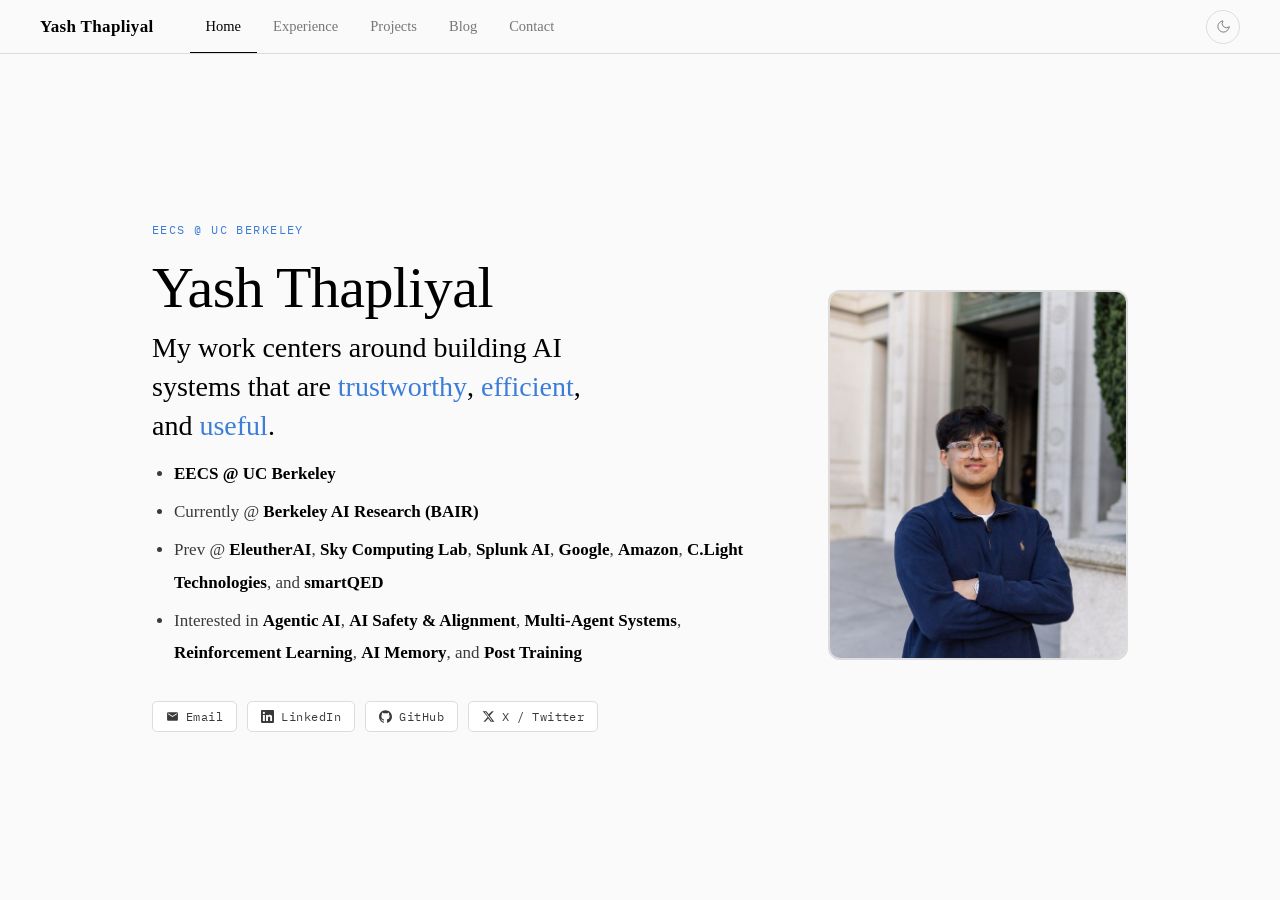
==== index.html @ 40ddf1f1 "content: result lines for every project; order sections by research strength Co-Authored-By: Claude " ====
<!DOCTYPE html>
<html lang="en" data-theme="light">
<head>
<meta charset="UTF-8">
<meta name="viewport" content="width=device-width, initial-scale=1.0">

<title>Yash Thapliyal | AI Researcher, EECS @ UC Berkeley</title>
<meta name="description" content="Yash Thapliyal is an EECS student at UC Berkeley and AI researcher at BAIR, building trustworthy, efficient, and useful AI systems. Previously EleutherAI and Splunk AI.">
<meta name="author" content="Yash Thapliyal">
<meta name="robots" content="index, follow, max-snippet:-1, max-image-preview:large">
<link rel="canonical" href="https://yashdthapliyal.github.io/">

<meta name="google-site-verification" content="nKziMQs2UX7XuDO5kSWdGTRbXWHJ_c1KTFPvVxG0-0w">

<link rel="icon" href="/favicon.ico" sizes="48x48">
<link rel="icon" href="/assets/icon-192.png" type="image/png" sizes="192x192">
<link rel="apple-touch-icon" href="/apple-touch-icon.png">
<meta name="theme-color" content="#FAFAFA">

<meta property="og:type" content="profile">
<meta property="og:title" content="Yash Thapliyal | AI Researcher, EECS @ UC Berkeley">
<meta property="og:description" content="EECS @ UC Berkeley. Building trustworthy, efficient, and useful AI systems. Currently BAIR. Previously EleutherAI, Sky Computing Lab, and Splunk AI.">
<meta property="og:url" content="https://yashdthapliyal.github.io/">
<meta property="og:site_name" content="Yash Thapliyal">
<meta property="og:locale" content="en_US">
<meta property="og:image" content="https://yashdthapliyal.github.io/assets/og-home.jpg">
<meta property="og:image:width" content="1200">
<meta property="og:image:height" content="630">
<meta property="og:image:alt" content="Yash Thapliyal, EECS @ UC Berkeley: building AI systems that are trustworthy, efficient, and useful.">
<meta property="profile:first_name" content="Yash">
<meta property="profile:last_name" content="Thapliyal">

<meta name="twitter:card" content="summary_large_image">
<meta name="twitter:site" content="@yashdthapliyal">
<meta name="twitter:creator" content="@yashdthapliyal">
<meta name="twitter:title" content="Yash Thapliyal | AI Researcher, EECS @ UC Berkeley">
<meta name="twitter:description" content="EECS @ UC Berkeley. BAIR, EleutherAI, Sky Computing Lab, Splunk AI. Agent evaluation, AI safety, and agent memory.">
<meta name="twitter:image" content="https://yashdthapliyal.github.io/assets/og-home.jpg">
<meta name="twitter:image:alt" content="Yash Thapliyal, EECS @ UC Berkeley: building AI systems that are trustworthy, efficient, and useful.">

<script type="application/ld+json">
{
  "@context": "https://schema.org",
  "@graph": [
    {
      "@type": "Person",
      "@id": "https://yashdthapliyal.github.io/#person",
      "name": "Yash Thapliyal",
      "url": "https://yashdthapliyal.github.io/",
      "image": "https://yashdthapliyal.github.io/assets/yash-thapliyal.jpg",
      "email": "mailto:yash.thapliyal@berkeley.edu",
      "jobTitle": "AI Researcher",
      "description": "EECS student at UC Berkeley and AI researcher building AI systems that are trustworthy, efficient, and useful.",
      "worksFor": { "@type": "ResearchOrganization", "name": "Berkeley AI Research (BAIR)" },
      "alumniOf": { "@type": "CollegeOrUniversity", "name": "University of California, Berkeley", "sameAs": "https://www.berkeley.edu/" },
      "sameAs": [
        "https://linkedin.com/in/yashdthapliyal",
        "https://github.com/YashDThapliyal",
        "https://twitter.com/yashdthapliyal"
      ],
      "knowsAbout": ["Agentic AI", "AI Safety", "AI Alignment", "Multi-Agent Systems", "Reinforcement Learning", "AI Memory", "Post-Training", "Machine Learning"]
    },
    {
      "@type": "WebSite",
      "@id": "https://yashdthapliyal.github.io/#website",
      "url": "https://yashdthapliyal.github.io/",
      "name": "Yash Thapliyal",
      "inLanguage": "en",
      "author": { "@id": "https://yashdthapliyal.github.io/#person" },
      "publisher": { "@id": "https://yashdthapliyal.github.io/#person" }
    },
    {
      "@type": "ProfilePage",
      "@id": "https://yashdthapliyal.github.io/#profilepage",
      "url": "https://yashdthapliyal.github.io/",
      "name": "Yash Thapliyal | AI Researcher, EECS @ UC Berkeley",
      "isPartOf": { "@id": "https://yashdthapliyal.github.io/#website" },
      "mainEntity": { "@id": "https://yashdthapliyal.github.io/#person" }
    }
  ]
}
</script>

<link rel="preconnect" href="https://fonts.googleapis.com">
<link rel="preconnect" href="https://fonts.gstatic.com" crossorigin>
<link rel="stylesheet" href="https://fonts.googleapis.com/css2?family=IBM+Plex+Mono:wght@400;500&display=swap">

<style>

  :root {
    --serif: 'Times New Roman', Times, Georgia, serif;
    --mono: 'IBM Plex Mono', 'Courier New', monospace;
    --blue: #3B7DD8;
    --transition: 0.3s ease;
  }

  [data-theme="light"] {
    --bg: #FAFAFA;
    --bg-nav: rgba(250, 250, 250, 0.92);
    --surface: #FFFFFF;
    --border: #DCDCDC;
    --border-hover: #B0B0B0;
    --text: #1A1A1A;
    --text-strong: #000000;
    --text-mid: #3A3A3A;
    --text-dim: #777777;
    --mark-bg: rgba(59, 125, 216, 0.07);
    --card-shadow: 0 2px 12px rgba(0,0,0,0.06);
  }

  [data-theme="dark"] {
    --bg: #0A0A0A;
    --bg-nav: rgba(10, 10, 10, 0.92);
    --surface: #111111;
    --border: #222222;
    --border-hover: #444444;
    --text: #E0E0E0;
    --text-strong: #FFFFFF;
    --text-mid: #B0B0B0;
    --text-dim: #707070;
    --mark-bg: rgba(91, 158, 245, 0.08);
    --card-shadow: 0 4px 20px rgba(0,0,0,0.35);
  }

  * { margin: 0; padding: 0; box-sizing: border-box; }

  html {
    font-family: var(--serif);
    background: var(--bg);
    color: var(--text);
    scroll-behavior: smooth;
    overflow-x: hidden;
    -webkit-font-smoothing: antialiased;
    transition: background var(--transition), color var(--transition);
  }

  ::selection { background: var(--text); color: var(--bg); }

  nav {
    position: fixed;
    top: 0; left: 0; right: 0;
    z-index: 100;
    display: flex;
    justify-content: space-between;
    align-items: center;
    padding: 0 40px;
    height: 54px;
    background: var(--bg-nav);
    backdrop-filter: blur(24px);
    -webkit-backdrop-filter: blur(24px);
    border-bottom: 1px solid var(--border);
    transition: all var(--transition);
  }

  .nav-left { display: flex; align-items: center; gap: 36px; }

  .nav-name {
    font-size: 17px;
    font-weight: 700;
    letter-spacing: 0.02em;
    cursor: default;
    color: var(--text-strong);
  }

  .nav-tabs { display: flex; gap: 0; }

  .nav-tabs button {
    background: none;
    border: none;
    border-bottom: 1.5px solid transparent;
    color: var(--text-dim);
    font-family: var(--serif);
    font-size: 14.5px;
    padding: 17px 16px;
    cursor: pointer;
    transition: all 0.2s;
  }

  .nav-tabs button:hover { color: var(--text); }

  .nav-tabs button.active {
    color: var(--text-strong);
    border-bottom-color: var(--text-strong);
  }

  .nav-right { display: flex; align-items: center; }

  .theme-toggle {
    width: 34px; height: 34px;
    border-radius: 50%;
    border: 1px solid var(--border);
    background: none;
    cursor: pointer;
    display: flex; align-items: center; justify-content: center;
    transition: all 0.2s;
  }

  .theme-toggle:hover { border-color: var(--border-hover); }

  .theme-toggle svg {
    width: 15px; height: 15px;
    fill: none; stroke: var(--text-dim);
    stroke-width: 1.5; stroke-linecap: round; stroke-linejoin: round;
    transition: stroke var(--transition);
  }

  .icon-sun, .icon-moon { display: none; }
  [data-theme="dark"] .icon-sun { display: block; }
  [data-theme="light"] .icon-moon { display: block; }

  .page { display: none; padding-top: 54px; }
  .page.active { display: block; }

  /* HOME */
  .hero {
    min-height: calc(100vh - 54px);
    display: flex;
    flex-direction: row;
    align-items: center;
    justify-content: center;
    gap: 56px;
    padding: 60px 40px;
    flex-wrap: wrap;
  }

  .hero-inner { max-width: 620px; width: 100%; }
.hero-bullets {
  list-style: disc;
  padding-left: 22px;
  font-size: 17px;
  line-height: 1.9;
  color: var(--text-mid);
}

.hero-bullets li {
  margin-bottom: 6px;
}
  .hero-portrait {
    flex-shrink: 0;
    opacity: 0;
    animation: fadeUp 0.5s ease forwards 0.25s;
  }

  .hero-portrait img {
    width: 300px;
    height: 370px;
    border-radius: 12px;
    object-fit: cover;
    border: 2px solid var(--border);
    transition: border-color var(--transition);
  }

  .hero-portrait img:hover { border-color: var(--border-hover); }

  .hero-tag {
    font-family: var(--mono);
    font-size: 12px;
    color: var(--blue);
    letter-spacing: 0.12em;
    text-transform: uppercase;
    margin-bottom: 20px;
    opacity: 0;
    animation: fadeUp 0.5s ease forwards 0.05s;
  }

  .hero-name {
    font-size: clamp(40px, 5.5vw, 58px);
    font-weight: 400;
    line-height: 1.06;
    letter-spacing: -0.01em;
    color: var(--text-strong);
    margin-bottom: 10px;
    opacity: 0;
    animation: fadeUp 0.5s ease forwards 0.12s;
  }

  .hero-thesis {
    font-size: clamp(21px, 2.9vw, 28px);
    line-height: 1.4;
    font-weight: 400;
    color: var(--text-strong);
    max-width: 34ch;
    margin-bottom: 12px;
    opacity: 0;
    animation: fadeUp 0.5s ease forwards 0.16s;
  }

  .hero-thesis .accent { color: var(--blue); font-weight: 500; }

  .hero-mission {
    font-size: clamp(18px, 2.4vw, 22px);
    font-style: italic;
    color: var(--text-dim);
    margin-bottom: 36px;
    font-weight: 400;
    opacity: 0;
    animation: fadeUp 0.5s ease forwards 0.2s;
  }

  .hero-body {
    font-size: 17px;
    line-height: 1.85;
    color: var(--text-mid);
    opacity: 0;
    animation: fadeUp 0.5s ease forwards 0.3s;
  }

  .hero-body strong { color: var(--text-strong); font-weight: 700; }

  .hero-body mark {
    background: var(--mark-bg);
    color: var(--text-strong);
    font-weight: 700;
    padding: 1px 5px;
    border-radius: 3px;
    text-decoration: none;
    transition: background var(--transition), color var(--transition);
  }

  .hero-body .para { margin-bottom: 22px; }
  .hero-body .para:last-child { margin-bottom: 0; }

  .hero-links {
    display: flex;
    flex-wrap: wrap;
    gap: 10px;
    margin-top: 32px;
    opacity: 0;
    animation: fadeUp 0.5s ease forwards 0.38s;
  }

  .hero-link {
    display: inline-flex;
    align-items: center;
    gap: 7px;
    text-decoration: none;
    color: var(--text-mid);
    font-family: var(--mono);
    font-size: 12px;
    letter-spacing: 0.04em;
    padding: 7px 13px;
    border: 1px solid var(--border);
    border-radius: 5px;
    background: var(--surface);
    transition: all 0.2s;
  }

  .hero-link:hover {
    color: var(--text-strong);
    border-color: var(--border-hover);
    transform: translateY(-1px);
  }

  .hero-link svg {
    width: 13px;
    height: 13px;
    flex-shrink: 0;
    fill: currentColor;
  }

  /* INNER */
  .inner {
    max-width: 700px;
    margin: 0 auto;
    padding: 68px 40px 100px;
  }

  .sec-title {
    font-size: 28px;
    font-weight: 400;
    letter-spacing: -0.01em;
    color: var(--text-strong);
    margin-bottom: 4px;
  }

  .sec-sub {
    color: var(--text-dim);
    font-size: 15px;
    margin-bottom: 32px;
    font-style: italic;
  }

  .w-item {
    padding: 24px 0;
    border-top: 1px solid var(--border);
    transition: border-color var(--transition);
  }

  .w-item:last-of-type { border-bottom: 1px solid var(--border); }

  .w-top {
    display: flex;
    justify-content: space-between;
    align-items: baseline;
    margin-bottom: 3px;
  }

  .w-co {
    font-weight: 700;
    font-size: 18px;
    color: var(--text-strong);
  }

  .w-date {
    font-family: var(--mono);
    font-size: 11.5px;
    color: var(--text-dim);
    letter-spacing: 0.02em;
  }

  .w-role {
    font-size: 15px;
    font-style: italic;
    color: var(--text-mid);
    margin-bottom: 3px;
  }

  .w-loc { font-size: 13px; color: var(--text-dim); margin-bottom: 12px; }

  .w-body {
    font-size: 15.5px;
    color: var(--text-mid);
    line-height: 1.76;
    padding-left: 18px;
    transition: color var(--transition);
  }

  .w-body li {
    margin-bottom: 8px;
  }

  .w-body li:last-child {
    margin-bottom: 0;
  }

  .w-body strong { color: var(--text-strong); font-weight: 700; }

  .w-tags {
    display: flex; flex-wrap: wrap; gap: 6px; margin-top: 12px;
  }

  .w-tags span {
    font-family: var(--mono);
    font-size: 11px;
    padding: 3px 9px;
    border: 1px solid var(--border);
    border-radius: 3px;
    color: var(--text-dim);
    transition: all var(--transition);
    letter-spacing: 0.02em;
  }

  #page-experience .inner {
    max-width: 1120px;
  }

  .experience-layout {
    display: grid;
    grid-template-columns: 210px minmax(0, 1fr);
    gap: 32px;
    align-items: start;
    margin-top: 28px;
  }

  .experience-rail {
    position: sticky;
    top: 82px;
    display: grid;
    gap: 14px;
    padding: 12px 0 12px 20px;
    border-left: 1px solid var(--border);
  }

  .rail-item {
    position: relative;
  }

  .rail-item::before {
    content: "";
    position: absolute;
    left: -25px;
    top: 5px;
    width: 8px;
    height: 8px;
    border-radius: 50%;
    background: var(--bg);
    border: 2px solid var(--text-strong);
    transition: background var(--transition), border-color var(--transition);
  }

  .rail-date {
    display: block;
    font-family: var(--mono);
    font-size: 10.5px;
    line-height: 1.3;
    color: var(--text-dim);
    letter-spacing: 0.02em;
    margin-bottom: 2px;
  }

  .rail-co {
    display: block;
    font-size: 13.5px;
    line-height: 1.35;
    color: var(--text-mid);
    font-weight: 700;
  }

  .timeline {
    position: relative;
    display: grid;
    grid-template-columns: 1fr;
    align-items: start;
    gap: 12px;
  }

  .timeline::before {
    display: none;
  }

  .timeline .w-item {
    position: relative;
    padding: 18px 20px;
    border: 1px solid var(--border);
    border-radius: 10px;
    background: var(--surface);
    box-shadow: var(--card-shadow);
  }

  .timeline .w-item::before {
    display: none;
  }

  .timeline .w-item::after {
    content: attr(data-date);
    position: absolute;
    top: 18px;
    right: 20px;
    max-width: 122px;
    font-family: var(--mono);
    font-size: 10.5px;
    line-height: 1.35;
    color: var(--text-dim);
    letter-spacing: 0.02em;
    text-align: right;
  }

  .timeline .w-item:last-of-type {
    border-bottom: 1px solid var(--border);
  }

  .timeline .w-top {
    padding-right: 130px;
    margin-bottom: 2px;
  }

  .timeline .w-date {
    display: none;
  }

  .timeline .w-role {
    margin-bottom: 1px;
  }

  .timeline .w-loc {
    margin-bottom: 9px;
  }

  .timeline .w-body {
    font-size: 14.5px;
    line-height: 1.58;
  }

  .timeline .w-tags {
    margin-top: 10px;
  }

  .spacer { height: 48px; }

  .sk-group { padding: 16px 0; }

  .sk-label {
    font-family: var(--mono);
    font-size: 11px;
    color: var(--text-dim);
    text-transform: uppercase;
    letter-spacing: 0.1em;
    margin-bottom: 9px;
  }

  /* PROJECTS */
  #page-projects .inner {
    max-width: 1120px;
  }

  .p-list {
    display: grid;
    grid-template-columns: repeat(2, minmax(0, 1fr));
    gap: 14px;
  }

  .p-item {
    position: relative;
    display: block;
    text-decoration: none;
    color: inherit;
    padding: 22px;
    border: 1px solid var(--border);
    border-radius: 10px;
    background: var(--surface);
    box-shadow: var(--card-shadow);
    transition: all 0.2s;
  }

  .p-item:last-child { border-bottom: 1px solid var(--border); }

  /* full-card link that sits behind the demo link */
  .p-cover { position: absolute; inset: 0; z-index: 1; border-radius: 10px; }

  .p-demo {
    position: relative;
    z-index: 2;
    display: inline-flex;
    align-items: center;
    gap: 6px;
    margin-top: 14px;
    font-family: var(--mono);
    font-size: 11px;
    letter-spacing: 0.04em;
    color: var(--text-mid);
    text-decoration: none;
    padding: 5px 11px;
    border: 1px solid var(--border);
    border-radius: 5px;
    background: var(--surface);
    transition: all 0.2s;
  }

  .p-demo:hover {
    color: var(--text-strong);
    border-color: var(--border-hover);
    transform: translateY(-1px);
  }

  .p-item:hover {
    border-color: var(--border-hover);
    transform: translateY(-2px);
  }

  .p-item:hover .p-arrow { opacity: 1; transform: translateX(0); }

  .p-title {
    display: flex;
    align-items: center;
    gap: 8px;
    margin-bottom: 10px;
  }

  .p-title-text {
    font-weight: 700;
    font-size: 19px;
    color: var(--text-strong);
    transition: color 0.2s;
  }

  .p-arrow {
    font-size: 15px;
    color: var(--text-dim);
    opacity: 0;
    transition: all 0.2s;
    transform: translateX(-4px);
  }

  .p-desc {
    font-size: 15px;
    color: var(--text-mid);
    line-height: 1.68;
    padding-left: 18px;
    margin-bottom: 14px;
  }

  .p-desc li {
    margin-bottom: 8px;
  }

  .p-desc li:last-child {
    margin-bottom: 0;
  }

  .p-desc strong { color: var(--text-strong); font-weight: 700; }

  .p-tags { display: flex; flex-wrap: wrap; gap: 6px; }

  .p-tags span {
    font-family: var(--mono);
    font-size: 11px;
    padding: 3px 9px;
    border: 1px solid var(--border);
    border-radius: 3px;
    color: var(--text-dim);
    transition: all var(--transition);
  }

  /* CONTACT */
  .contact-row {
    display: flex;
    align-items: baseline;
    padding: 18px 0;
    border-top: 1px solid var(--border);
    transition: border-color var(--transition);
  }

  .contact-row:last-child { border-bottom: 1px solid var(--border); }

  .contact-label {
    font-family: var(--mono);
    font-size: 11.5px;
    color: var(--text-dim);
    text-transform: uppercase;
    letter-spacing: 0.1em;
    width: 110px;
    flex-shrink: 0;
  }

  .contact-value { font-size: 17px; }

  .contact-value a {
    color: var(--text);
    text-decoration: none;
    border-bottom: 1px solid var(--border);
    padding-bottom: 1px;
    transition: all 0.2s;
  }

  .contact-value a:hover {
    color: var(--text-dim);
    border-bottom-color: var(--text-dim);
  }

  @keyframes fadeUp {
    from { opacity: 0; transform: translateY(10px); }
    to { opacity: 1; transform: translateY(0); }
  }

  .fi { opacity: 0; animation: fadeUp 0.4s ease forwards; }

  @media (max-width: 768px) {
    nav { padding: 0 20px; height: 50px; }
    .nav-left { gap: 20px; }
    .nav-tabs button { padding: 15px 11px; font-size: 13.5px; }
    .hero { padding: 36px 24px; gap: 36px; }
    .hero-portrait img { width: 230px; height: 284px; }
    .hero-links { gap: 8px; margin-top: 24px; }
    .inner { padding: 48px 24px 80px; }
    .experience-layout {
      display: block;
      margin-top: 24px;
    }
    .experience-rail {
      display: none;
    }
    .timeline {
      grid-template-columns: 1fr;
      gap: 12px;
    }
    .timeline::before,
    .timeline .w-item::before,
    .timeline .w-item::after {
      display: none;
    }
    .timeline .w-date {
      display: block;
    }
    .timeline .w-top {
      padding-right: 0;
    }
    .w-top { flex-direction: column; gap: 1px; }
    .contact-row { flex-direction: column; gap: 4px; }
    .contact-label { width: auto; }
    .p-list { grid-template-columns: 1fr; }
    .p-item { padding: 20px; }
  }

  @media (max-width: 480px) {
    .nav-name { font-size: 15px; }
    .nav-tabs button { font-size: 12.5px; padding: 14px 8px; }
    .hero-body { font-size: 16px; }
  }

  /* BLOG */
  #page-blog .inner { max-width: 1120px; }

  .b-list {
    display: grid;
    grid-template-columns: repeat(2, minmax(0, 1fr));
    gap: 14px;
  }

  .b-card {
    display: flex;
    flex-direction: column;
    text-decoration: none;
    color: inherit;
    padding: 22px 24px;
    border: 1px solid var(--border);
    border-radius: 10px;
    background: var(--surface);
    box-shadow: var(--card-shadow);
    transition: all 0.2s;
  }

  .b-card:hover {
    border-color: var(--border-hover);
    transform: translateY(-2px);
  }

  .b-kind {
    display: flex;
    align-items: center;
    justify-content: space-between;
    gap: 10px;
    font-family: var(--mono);
    font-size: 10.5px;
    letter-spacing: 0.08em;
    text-transform: uppercase;
    color: var(--blue);
    margin-bottom: 10px;
  }

  .b-kind .b-date { color: var(--text-dim); letter-spacing: 0.04em; text-transform: none; }

  .b-card h3 {
    font-size: 21px;
    font-weight: 700;
    color: var(--text-strong);
    line-height: 1.25;
    margin-bottom: 8px;
  }

  .b-card p {
    font-size: 14.5px;
    line-height: 1.55;
    color: var(--text-mid);
    margin-bottom: 14px;
    flex: 1;
  }

  .b-card .w-tags { margin-top: 0; }

  .b-read {
    font-family: var(--mono);
    font-size: 11px;
    letter-spacing: 0.04em;
    color: var(--text-dim);
    margin-top: 14px;
    transition: color 0.2s;
  }

  .b-card:hover .b-read { color: var(--text-strong); }

  @media (max-width: 768px) {
    .b-list { grid-template-columns: 1fr; }
  }

  /* Interactive project explorer */
  #page-projects .inner { max-width:1360px; }
  #projects-atlas { --c-eval:#2E9E82; --c-memory:#3B7DD8; --c-orch:#8A6DD6; --c-applied:#D8894A; }
  #projects-atlas .pa-head { display:flex; align-items:baseline; justify-content:space-between; gap:20px; }
  #projects-atlas .pa-total, #projects-atlas .pa-eyebrow { font:10px var(--mono); text-transform:uppercase; letter-spacing:0.1em; color:var(--text-dim); }
  #projects-atlas .pa-topics { display:flex; flex-wrap:wrap; gap:8px; margin-bottom:16px; }
  #projects-atlas .pa-topic { display:flex; align-items:center; gap:10px; text-align:left; min-width:0; min-height:40px; padding:9px 12px; border:1px solid var(--border); border-radius:5px; background:color-mix(in srgb,var(--cc) 4%,var(--surface)); color:var(--text); cursor:pointer; transition:background .2s,border-color .2s,transform .2s; }
  #projects-atlas .pa-topic:hover { border-color:var(--cc); }
  #projects-atlas .pa-topic[aria-pressed="true"] { background:color-mix(in srgb,var(--cc) 14%,var(--surface)); border-color:var(--cc); }
  #projects-atlas .pa-topic-name { display:block; font:11px/1.5 var(--mono); color:var(--text-mid); }
  #projects-atlas .pa-topic-count { font:10px var(--mono); color:var(--text-dim); }
  #projects-atlas .pa-toolbar { display:flex; align-items:center; gap:16px; margin-bottom:22px; flex-wrap:wrap; }
  #projects-atlas .pa-all { border:1px solid var(--border); background:var(--surface); color:var(--text-mid); border-radius:20px; padding:9px 15px; cursor:pointer; font:11px var(--mono); }
  #projects-atlas .pa-all[aria-pressed="true"] { background:var(--text-strong); color:var(--bg); border-color:var(--text-strong); }
  #projects-atlas .pa-result { font:11px var(--mono); color:var(--text-dim); }
  #projects-atlas .pa-search { margin-left:auto; display:flex; align-items:center; gap:10px; border-bottom:1px solid var(--border-hover); padding:8px 0; color:var(--text-dim); font:11px var(--mono); }
  #projects-atlas .pa-search input { width:230px; min-width:0; border:0; background:transparent; color:var(--text); font:12px var(--mono); padding:3px; }
  #projects-atlas .pa-cluster { margin-bottom:32px; }
  #projects-atlas [hidden] { display:none !important; }
  #projects-atlas .pa-cl-band { display:flex; align-items:baseline; gap:16px; margin-bottom:14px; }
  #projects-atlas .pa-cl-band .pa-eyebrow { color:var(--cc); display:flex; gap:8px; white-space:nowrap; }
  #projects-atlas .pa-cl-band h3 { font-size:18px; font-weight:400; color:var(--text-mid); }
  #projects-atlas .pa-cl-body { display:grid; grid-template-columns:repeat(3,minmax(0,1fr)); gap:14px; }
  #projects-atlas .pa-pcard { min-width:0; position:relative; display:flex; flex-direction:column; text-align:left; cursor:pointer; background:var(--surface); border:1px solid var(--border); border-radius:8px; padding:18px; color:var(--text); font-family:var(--serif); transition:transform .2s,border-color .2s,box-shadow .2s; animation:projectIn .25s ease both; }
  #projects-atlas .pa-pcard:hover { transform:translateY(-4px); border-color:var(--cc); box-shadow:0 8px 24px color-mix(in srgb,var(--cc) 10%,transparent); }
  #projects-atlas .pa-pt { display:flex; align-items:baseline; gap:10px; margin-bottom:12px; width:100%; }
  #projects-atlas .pa-pt b { font-size:21px; font-weight:400; color:var(--text-strong); line-height:1.2; }
  #projects-atlas .pa-ex { color:var(--cc); margin-left:auto; }
  #projects-atlas .pa-desc { display:block; font-size:15px; line-height:1.5; color:var(--text-mid); margin-bottom:12px; }
  #projects-atlas .pa-outcome { display:block; font:11px/1.55 var(--mono); color:var(--text-mid); border-left:2px solid var(--cc); padding-left:9px; margin:0 0 14px; }
  #projects-atlas .pa-chips { display:flex; flex-wrap:wrap; gap:5px; font:9px/1.5 var(--mono); color:var(--text-dim); margin-top:auto; }
  #projects-atlas .pa-chips span { padding:3px 6px; border-radius:3px; background:color-mix(in srgb,var(--cc) 6%,var(--bg)); }
  #projects-atlas .pa-card-bottom { display:flex; justify-content:space-between; gap:8px; margin-top:18px; padding-top:12px; border-top:1px solid var(--border); color:var(--text-dim); font:10px var(--mono); }
  #projects-atlas .pa-card-bottom span:last-child { color:var(--cc); }
  #projects-atlas .pa-empty { text-align:center; padding:60px 20px; color:var(--text-mid); font-size:20px; }
  #projects-atlas :is(button,a,input):focus-visible { outline:2px solid var(--blue); outline-offset:4px; }
  #projects-atlas .pa-cdot { width:6px; height:6px; border-radius:50%; flex-shrink:0; }
  @keyframes projectIn { from { opacity:0; transform:translateY(6px); } to { opacity:1; transform:translateY(0); } }
  #projects-atlas .pa-modal:not(.show) { visibility:hidden; }
  #projects-atlas .pa-modal { position:fixed; inset:0; background:var(--scrim, rgba(20,20,20,0.5)); display:flex; align-items:center; justify-content:center; padding:24px; z-index:1000; opacity:0; pointer-events:none; transition:opacity 0.18s; }
  #projects-atlas .pa-modal.show { opacity:1; pointer-events:auto; }
  #projects-atlas .pa-modal-box { background:var(--surface); border:1px solid var(--border-hover); border-radius:14px; box-shadow:var(--card-shadow); width:100%; max-width:540px; max-height:86vh; overflow:auto; padding:26px 30px 28px; position:relative; transform:translateY(8px); transition:transform 0.18s; }
  #projects-atlas .pa-modal.show .pa-modal-box { transform:translateY(0); }
  #projects-atlas .pa-modal-x { position:absolute; top:14px; right:16px; background:none; border:none; font-size:24px; line-height:1; color:var(--text-dim); cursor:pointer; }
  #projects-atlas .pa-modal-x:hover { color:var(--text-strong); }
  #projects-atlas .pa-m-ct { display:flex; align-items:center; gap:10px; margin-bottom:4px; }
  #projects-atlas .pa-m-ct .pa-cdot { width:11px; height:11px; }
  #projects-atlas .pa-modal-box h3 { font-size:24px; font-weight:700; color:var(--text-strong); }
  #projects-atlas .pa-modal-box .pa-meta { font-family:var(--mono); font-size:11px; letter-spacing:0.05em; text-transform:uppercase; margin-bottom:16px; }
  #projects-atlas .pa-modal-box ul.pa-full { padding-left:20px; margin-bottom:18px; }
  #projects-atlas .pa-modal-box ul.pa-full li { font-size:15px; line-height:1.62; color:var(--text-mid); margin-bottom:10px; }
  #projects-atlas .pa-m-sub { font-family:var(--mono); font-size:10.5px; letter-spacing:0.06em; text-transform:uppercase; color:var(--text-dim); margin-bottom:8px; }
  #projects-atlas .pa-modal-box .pa-tags { display:flex; flex-wrap:wrap; gap:6px; margin-bottom:18px; }
  #projects-atlas .pa-modal-box .pa-tags span { font-family:var(--mono); font-size:11px; padding:3px 9px; border:1px solid var(--border); border-radius:3px; color:var(--text-dim); }
  #projects-atlas .pa-modal-box .pa-links { display:flex; gap:9px; flex-wrap:wrap; }
  #projects-atlas .pa-modal-box .pa-links a { font-family:var(--mono); font-size:12px; letter-spacing:0.03em; text-decoration:none; color:var(--text-mid); border:1px solid var(--border); border-radius:6px; padding:7px 14px; transition:all 0.2s; }
  #projects-atlas .pa-modal-box .pa-links a:hover { color:var(--text-strong); border-color:var(--border-hover); transform:translateY(-1px); }
  @media (max-width:900px) {
    #projects-atlas .pa-cl-body { grid-template-columns:repeat(2,minmax(0,1fr)); }
  }
  @media (max-width:540px) {
    #projects-atlas .pa-head { display:block; }
    #projects-atlas .pa-head .sec-sub { margin-bottom:12px; }
    #projects-atlas .pa-total { display:block; margin-bottom:24px; }
    #projects-atlas .pa-topic { padding:8px 10px; }
    #projects-atlas .pa-topic-name { font-size:10px; }
    #projects-atlas .pa-cl-body { grid-template-columns:1fr; }
    #projects-atlas .pa-cl-band { display:block; }
    #projects-atlas .pa-cl-band h3 { margin-top:6px; }
    #projects-atlas .pa-search { width:100%; margin:0; }
    #projects-atlas .pa-search input { width:100%; }
    #projects-atlas .pa-modal { padding:16px; }
    #projects-atlas .pa-modal-box { padding:26px 22px; }
  }
  @media (prefers-reduced-motion: reduce) {
    html { scroll-behavior:auto; }
    #projects-atlas *, #projects-atlas .fi { animation:none !important; transition:none !important; opacity:1; }
  }

</style>
</head>
<body>

<nav>
  <div class="nav-left">
    <div class="nav-name">Yash Thapliyal</div>
    <div class="nav-tabs">
      <button class="active" onclick="go('home', this)">Home</button>
      <button onclick="go('experience', this)">Experience</button>
      <button onclick="go('projects', this)">Projects</button>
      <button onclick="go('blog', this)">Blog</button>
      <button onclick="go('contact', this)">Contact</button>
    </div>
  </div>
  <div class="nav-right">
    <button class="theme-toggle" onclick="toggleTheme()" aria-label="Toggle theme">
      <svg class="icon-sun" viewBox="0 0 24 24"><circle cx="12" cy="12" r="5"/><line x1="12" y1="1" x2="12" y2="3"/><line x1="12" y1="21" x2="12" y2="23"/><line x1="4.22" y1="4.22" x2="5.64" y2="5.64"/><line x1="18.36" y1="18.36" x2="19.78" y2="19.78"/><line x1="1" y1="12" x2="3" y2="12"/><line x1="21" y1="12" x2="23" y2="12"/><line x1="4.22" y1="19.78" x2="5.64" y2="18.36"/><line x1="18.36" y1="5.64" x2="19.78" y2="4.22"/></svg>
      <svg class="icon-moon" viewBox="0 0 24 24"><path d="M21 12.79A9 9 0 1 1 11.21 3 7 7 0 0 0 21 12.79z"/></svg>
    </button>
  </div>
</nav>

<main>
<!-- HOME -->
<div class="page active" id="page-home">
  <div class="hero">
    <div class="hero-inner">
      <div class="hero-tag">EECS @ UC Berkeley</div>
      <h1 class="hero-name">Yash Thapliyal</h1>
      <p class="hero-thesis">My work centers around building AI systems that are <span class="accent">trustworthy</span>, <span class="accent">efficient</span>, and <span class="accent">useful</span>.</p>
      <div class="hero-body">
  <ul class="hero-bullets">
    <li><strong>EECS @ UC Berkeley</strong></li>
    <li>Currently @ <strong>Berkeley AI Research (BAIR)</strong></li>
    <li>Prev @ <strong>EleutherAI</strong>, <strong>Sky Computing Lab</strong>, <strong>Splunk AI</strong>, <strong>Google</strong>, <strong>Amazon</strong>, <strong>C.Light Technologies</strong>, and <strong>smartQED</strong></li>
    <li>Interested in <strong>Agentic AI</strong>, <strong>AI Safety & Alignment</strong>, <strong>Multi-Agent Systems</strong>, <strong>Reinforcement Learning</strong>, <strong>AI Memory</strong>, and <strong>Post Training</strong></li>
  </ul>

      </div>
      <div class="hero-links">
        <a class="hero-link" href="mailto:yash.thapliyal@berkeley.edu">
          <svg viewBox="0 0 24 24" xmlns="http://www.w3.org/2000/svg"><path d="M20 4H4a2 2 0 0 0-2 2v12a2 2 0 0 0 2 2h16a2 2 0 0 0 2-2V6a2 2 0 0 0-2-2zm0 4-8 5-8-5V6l8 5 8-5v2z"/></svg>
          Email
        </a>
        <a class="hero-link" href="https://linkedin.com/in/yashdthapliyal" target="_blank" rel="noopener">
          <svg viewBox="0 0 24 24" xmlns="http://www.w3.org/2000/svg"><path d="M20.447 20.452h-3.554v-5.569c0-1.328-.027-3.037-1.852-3.037-1.853 0-2.136 1.445-2.136 2.939v5.667H9.351V9h3.414v1.561h.046c.477-.9 1.637-1.85 3.37-1.85 3.601 0 4.267 2.37 4.267 5.455v6.286zM5.337 7.433a2.062 2.062 0 0 1-2.063-2.065 2.064 2.064 0 1 1 2.063 2.065zm1.782 13.019H3.555V9h3.564v11.452zM22.225 0H1.771C.792 0 0 .774 0 1.729v20.542C0 23.227.792 24 1.771 24h20.451C23.2 24 24 23.227 24 22.271V1.729C24 .774 23.2 0 22.222 0h.003z"/></svg>
          LinkedIn
        </a>
        <a class="hero-link" href="https://github.com/YashDThapliyal" target="_blank" rel="noopener">
          <svg viewBox="0 0 24 24" xmlns="http://www.w3.org/2000/svg"><path d="M12 .297c-6.63 0-12 5.373-12 12 0 5.303 3.438 9.8 8.205 11.385.6.113.82-.258.82-.577 0-.285-.01-1.04-.015-2.04-3.338.724-4.042-1.61-4.042-1.61C4.422 18.07 3.633 17.7 3.633 17.7c-1.087-.744.084-.729.084-.729 1.205.084 1.838 1.236 1.838 1.236 1.07 1.835 2.809 1.305 3.495.998.108-.776.417-1.305.76-1.605-2.665-.3-5.466-1.332-5.466-5.93 0-1.31.465-2.38 1.235-3.22-.135-.303-.54-1.523.105-3.176 0 0 1.005-.322 3.3 1.23.96-.267 1.98-.399 3-.405 1.02.006 2.04.138 3 .405 2.28-1.552 3.285-1.23 3.285-1.23.645 1.653.24 2.873.12 3.176.765.84 1.23 1.91 1.23 3.22 0 4.61-2.805 5.625-5.475 5.92.42.36.81 1.096.81 2.22 0 1.606-.015 2.896-.015 3.286 0 .315.21.69.825.57C20.565 22.092 24 17.592 24 12.297c0-6.627-5.373-12-12-12"/></svg>
          GitHub
        </a>
        <a class="hero-link" href="https://twitter.com/yashdthapliyal" target="_blank" rel="noopener">
          <svg viewBox="0 0 24 24" xmlns="http://www.w3.org/2000/svg"><path d="M18.244 2.25h3.308l-7.227 8.26 8.502 11.24H16.17l-4.714-6.231-5.401 6.231H2.747l7.73-8.835L1.254 2.25H8.08l4.259 5.629 5.905-5.629zm-1.161 17.52h1.833L7.084 4.126H5.117z"/></svg>
          X / Twitter
        </a>
      </div>
    </div>
    <div class="hero-portrait">
      <img src="assets/yash-thapliyal.jpg" alt="Portrait of Yash Thapliyal" width="600" height="900" fetchpriority="high" decoding="async" />
    </div>
  </div>
</div>

<!-- EXPERIENCE -->
<div class="page" id="page-experience">
  <div class="inner">
    <h2 class="sec-title fi">Work</h2>
    <p class="sec-sub fi">Where I've worked and what I've built.</p>

    <div class="experience-layout">
    <aside class="experience-rail fi" aria-label="Experience timeline">
      <div class="rail-item">
        <span class="rail-date">Jul 2026 - Sep 2026</span>
        <span class="rail-co">EleutherAI</span>
      </div>
      <div class="rail-item">
        <span class="rail-date">May 2026 - Aug 2026</span>
        <span class="rail-co">Splunk AI</span>
      </div>
      <div class="rail-item">
        <span class="rail-date">Apr 2026 - Sep 2026</span>
        <span class="rail-co">Sky Computing Lab</span>
      </div>
      <div class="rail-item">
        <span class="rail-date">Oct 2025 - Present</span>
        <span class="rail-co">BAIR</span>
      </div>
      <div class="rail-item">
        <span class="rail-date">Feb 2026 - May 2026</span>
        <span class="rail-co">Google</span>
      </div>
      <div class="rail-item">
        <span class="rail-date">Aug 2025 - Jan 2026</span>
        <span class="rail-co">C.Light</span>
      </div>
      <div class="rail-item">
        <span class="rail-date">May 2025 - Aug 2025</span>
        <span class="rail-co">Amazon</span>
      </div>
      <div class="rail-item">
        <span class="rail-date">Jul 2022 - Dec 2023</span>
        <span class="rail-co">smartQED</span>
      </div>
    </aside>

    <div class="timeline">
    <div class="w-item fi" data-date="Jul 2026 - Sep 2026">
      <div class="w-top">
        <span class="w-co">EleutherAI</span>
        <span class="w-date">Jul 2026 - Sep 2026</span>
      </div>
      <div class="w-role">AI Safety Research Fellow, SOAR-S3</div>
      <div class="w-loc">Remote</div>
      <ul class="w-body">
        <li>Designed an <strong>evaluation harness</strong> for <strong>deceptive compliance</strong> in tool-using agents, replay-verifying tool calls against fresh environments to detect <strong>false completion claims</strong> across <strong>481 trajectories, 8 models, and 15 pressure conditions</strong>.</li>
      </ul>
      <div class="w-tags"><span>AI Safety</span><span>Agent Evaluation</span><span>Tool Use</span><span>Deceptive Compliance</span></div>
    </div>

    <div class="w-item fi" data-date="May 2026 - Aug 2026">
      <div class="w-top">
        <span class="w-co">Splunk (Cisco)</span>
        <span class="w-date">May 2026 - Aug 2026</span>
      </div>
      <div class="w-role">Machine Learning Engineer Intern, Splunk AI</div>
      <div class="w-loc">San Jose, CA</div>
      <ul class="w-body">
        <li>Architected a <strong>multi-tier memory system</strong> for AI agents spanning short-term, session, and long-term memory, extracting durable facts, user preferences, decisions, and workflow patterns from conversations, documents, and tool traces.</li>
        <li>Distilled a <strong>120B teacher into a 3B on-device student</strong> (<strong>40x fewer parameters</strong>) with MLX/LoRA; explored <strong>preference optimization and RL post-training</strong> via DPO/GRPO, alongside quantization and data scaling, to identify the best-performing training recipe; built a leakage-resistant evaluation framework with <strong>MiniLM embeddings and bipartite matching</strong>.</li>
        <li>Built a prompt-optimization platform from 0 to 1 (Docker, FastAPI, SQLAlchemy, dashboard, CLI, MCP) using <strong>GEPA via DSPy</strong>, lifting task accuracy by up to <strong>+50 points</strong> (0.27 to 0.77) across 8 optimization jobs.</li>
      </ul>
      <div class="w-tags"><span>Agent Memory</span><span>Prompt Optimization</span><span>GEPA</span><span>DSPy</span><span>MCP</span><span>Distillation</span><span>LoRA</span><span>SFT</span><span>DPO</span><span>GRPO</span><span>RL</span><span>MLX</span><span>Evaluation</span><span>SQLAlchemy</span></div>
    </div>

    <div class="w-item fi" data-date="Apr 2026 - Sep 2026">
      <div class="w-top">
        <span class="w-co">Sky Computing Lab</span>
        <span class="w-date">Apr 2026 - Sep 2026</span>
      </div>
      <div class="w-role">AI Researcher</div>
      <div class="w-loc">Berkeley, CA</div>
      <ul class="w-body">
        <li>Built a <strong>FAISS-based reasoning-trace retrieval pipeline</strong> over <strong>58K chain-of-thought traces</strong>, evaluating whether retrieved solutions from related problems improve LLM mathematical reasoning across <strong>7,680 graded generations</strong> on AIME 2025–26.</li>
      </ul>
      <div class="w-tags"><span>FAISS</span><span>Retrieval</span><span>CoT Traces</span><span>Reasoning</span><span>LLM Evaluation</span></div>
    </div>

    <div class="w-item fi" data-date="Oct 2025 - Present">
      <div class="w-top">
        <span class="w-co">Berkeley AI Research Lab (BAIR)</span>
        <span class="w-date">Oct 2025 - Present</span>
      </div>
      <div class="w-role">AI Researcher</div>
      <div class="w-loc">Berkeley, CA</div>
      <ul class="w-body">
        <li>Built an <strong>end-to-end synthetic speech pipeline</strong> generating <strong>1,700+ validated minimal-pair clips</strong> with phoneme-level supervision across three voices using eSpeak and Piper TTS.</li>
        <li>Fine-tuned <strong>Qwen2.5-Omni-3B with LoRA/PEFT</strong> to transcribe speech as spoken rather than “correcting” unusual words, raising accuracy on unseen clips from <strong>72% to 92%</strong> and cutting word substitutions by <strong>66%</strong>.</li>
      </ul>
      <div class="w-tags"><span>Speech Models</span><span>Synthetic Data</span><span>PyTorch</span><span>LoRA</span><span>PEFT</span><span>Evaluation</span></div>
    </div>

    <div class="w-item fi" data-date="Feb 2026 - May 2026">
      <div class="w-top">
        <span class="w-co">Google</span>
        <span class="w-date">Feb 2026 - May 2026</span>
      </div>
      <div class="w-role">Contract Software Engineer, Codebase Collaboration</div>
      <div class="w-loc">Sunnyvale, CA</div>
      <ul class="w-body">
        <li>Developed a <strong>Gemini/Vertex AI tool router</strong> spanning <strong>5 tools</strong> for an <strong>NL2SQL platform</strong> on GKE/AlloyDB; built a <strong>768-dim pgvector index</strong> over <strong>1.08 million transactions</strong>, with SQL execution, embedding, and vector retrieval each under <strong>550 ms</strong>.</li>
      </ul>
      <div class="w-tags"><span>Gemini</span><span>Vertex AI</span><span>GKE</span><span>AlloyDB</span><span>pgvector</span><span>NL2SQL</span></div>
    </div>

    <div class="w-item fi" data-date="Aug 2025 - Jan 2026">
      <div class="w-top">
        <span class="w-co">C.Light Technologies</span>
        <span class="w-date">Aug 2025 - Jan 2026</span>
      </div>
      <div class="w-role">Software Engineer Intern</div>
      <div class="w-loc">Berkeley, CA</div>
      <ul class="w-body">
        <li>Built a hybrid reasoning layer that converts ambiguous natural-language queries into structured outputs for <strong>multi-agent routing and execution</strong>.</li>
        <li>Applied language-model disambiguation and multi-turn context propagation to maintain conversational state and resolve follow-up queries.</li>
      </ul>
      <div class="w-tags"><span>LLMs</span><span>Structured Outputs</span><span>Multi-Agent Routing</span><span>Context Propagation</span></div>
    </div>

    <div class="w-item fi" data-date="May 2025 - Aug 2025">
      <div class="w-top">
        <span class="w-co">Amazon</span>
        <span class="w-date">May 2025 - Aug 2025</span>
      </div>
      <div class="w-role">Software Engineer Intern</div>
      <div class="w-loc">Seattle, WA</div>
      <ul class="w-body">
        <li>Designed and piloted a <strong>multi-agent</strong> workflow using <strong>Strands Agents</strong> with <strong>AWS Bedrock</strong> and <strong>MCP</strong> for ticket triage, summarization, anomaly detection, and root-cause analysis across <strong>200+ tickets</strong>, saving <strong>25+ engineer hours per quarter</strong>.</li>
      </ul>
      <div class="w-tags"><span>AWS Bedrock</span><span>Strands Agents</span><span>MCP</span><span>Agentic AI</span><span>RCA</span></div>
    </div>

    <div class="w-item fi" data-date="Jul 2022 - Dec 2023">
      <div class="w-top">
        <span class="w-co">smartQED</span>
        <span class="w-date">Jul 2022 - Dec 2023</span>
      </div>
      <div class="w-role">Software Engineer Intern</div>
      <div class="w-loc">Remote</div>
      <ul class="w-body">
        <li>Implemented a summarization pipeline leveraging the T5 transformer model to generate insights from <strong>1,000+ Stack Overflow posts</strong>.</li>
        <li>Designed real-time analytics dashboard with Java/MySQL backend, implementing RegEx filtering to process <strong>500+ DB entries</strong>.</li>
        <li>Trained a custom NER model using spaCy for domain-specific classification, improving summarization accuracy by <strong>33%</strong>.</li>
      </ul>
      <div class="w-tags"><span>T5</span><span>spaCy</span><span>NER</span><span>Java</span><span>MySQL</span></div>
    </div>
    </div>
    </div>

    <div class="spacer"></div>

    <h2 class="sec-title fi">Education</h2>
    <div class="sec-sub fi"></div>

    <div class="w-item fi">
      <div class="w-top">
        <span class="w-co">University of California, Berkeley</span>
        <span class="w-date">Expected May 2028</span>
      </div>
      <div class="w-role">B.S. Electrical Engineering and Computer Science, Minor in Data Science</div>
      <div class="w-loc">Berkeley, CA</div>
      <div class="w-body"><strong>Leadership:</strong> Vice President, UC Berkeley Codebase; Staff, Agentic AI Summit 2026</div>
      <div class="w-body">Coursework: Artificial Intelligence, Machine Learning, Data Structures, Computer Architecture, Data Science Principles, Computer Simulations, Discrete Math & Probability Theory, Structure and Interpretation of Programming Languages, Linear Algebra, Multivariable Calculus.</div>
    </div>

    <div class="spacer"></div>

    <h2 class="sec-title fi">Skills</h2>
    <div class="sec-sub fi"></div>

    <div class="sk-group fi">
      <div class="sk-label">Languages</div>
      <div class="w-tags"><span>Python</span><span>C++</span><span>Java</span><span>TypeScript</span><span>JavaScript</span><span>SQL</span></div>
    </div>
    <div class="sk-group fi">
      <div class="sk-label">ML / AI</div>
      <div class="w-tags"><span>PyTorch</span><span>Transformers</span><span>Hugging Face</span><span>LoRA Fine-Tuning</span><span>Knowledge Distillation</span><span>Quantization</span><span>RAG</span><span>LLM Evaluation</span><span>Synthetic Data</span><span>Agentic Systems</span><span>DSPy</span></div>
    </div>
    <div class="sk-group fi">
      <div class="sk-label">Systems & Infrastructure</div>
      <div class="w-tags"><span>Linux</span><span>Docker</span><span>Kubernetes</span><span>AWS (Bedrock)</span><span>GCP</span><span>FastAPI</span><span>SQLAlchemy</span><span>PostgreSQL</span><span>Neo4j</span><span>React</span><span>MCP</span><span>Git</span></div>
    </div>
  </div>
</div>

<!-- PROJECTS -->
<div class="page" id="page-projects">
  <div class="inner">
    <div id="projects-atlas">
      <div class="pa-head fi">
        <div>
          <h2 class="sec-title">Projects</h2>
          <p class="sec-sub">What I build when nobody tells me what to build.</p>
        </div>
        <span class="pa-total" id="pa-total"></span>
      </div>
      <div class="pa-topics" id="pa-topics" role="group" aria-label="Filter projects by focus"></div>
      <div class="pa-toolbar">
        <button class="pa-all" id="pa-all" aria-pressed="true" aria-controls="pa-list">All projects</button>
        <span class="pa-result" id="pa-result" role="status" aria-live="polite"></span>
        <label class="pa-search">Search <input id="pa-search" type="search" placeholder="Project, topic, or tool…" autocomplete="off"></label>
      </div>
      <div class="pa-list" id="pa-list"></div>
      <p class="pa-empty" id="pa-empty" hidden>No projects match. Try another topic or search.</p>
      <div class="pa-modal" id="pa-modal"><div class="pa-modal-box" id="pa-modalBox" role="dialog" aria-modal="true" aria-labelledby="pa-modal-title" tabindex="-1"></div></div>
    </div>
  </div>
</div>

<!-- BLOG -->
<div class="page" id="page-blog">
  <div class="inner">
    <h2 class="sec-title fi">Blog</h2>
    <p class="sec-sub fi">Longer write-ups on projects, experiments, and what I learned from them.</p>

    <div class="b-list">
      <a class="b-card fi" href="blog/actionrank.html">
        <div class="b-kind"><span>Technical Report</span><span class="b-date">2026</span></div>
        <h3>ActionRank</h3>
        <p>Does Netflix's "score, don't generate" idea work for agent tool selection? Scoring a fixed tool list in one forward pass versus generating the tool name token by token, tested on ToolBench.</p>
        <div class="w-tags"><span>Tool Selection</span><span>ToolBench</span><span>Qwen</span><span>GenRec</span><span>Agents</span></div>
        <div class="b-read">Read &rarr;</div>
      </a>
      <a class="b-card fi" href="blog/laya-whitebox-attack.html">
        <div class="b-kind"><span>Research Note</span><span class="b-date">2026</span></div>
        <h3>Fooling a Trusted Monitor</h3>
        <p>A fine-tuned Laya monitor for agent traces is near chance on held-out sabotage, and a white-box attack flips its verdicts cheaply wherever the evidence is the agent's own words, sometimes by rewording what the agent claims it did.</p>
        <div class="w-tags"><span>AI Control</span><span>Monitoring</span><span>Adversarial</span><span>Laya</span></div>
        <div class="b-read">Read &rarr;</div>
      </a>
    </div>
  </div>
</div>

<!-- CONTACT -->
<div class="page" id="page-contact">
  <div class="inner">
    <h2 class="sec-title fi">Contact</h2>
    <p class="sec-sub fi">Always happy to talk about hard problems.</p>

    <div>
      <div class="contact-row fi">
        <span class="contact-label">Email</span>
        <span class="contact-value"><a href="mailto:yash.thapliyal@berkeley.edu">yash.thapliyal [at] berkeley.edu</a></span>
      </div>
      <div class="contact-row fi">
        <span class="contact-label">LinkedIn</span>
        <span class="contact-value"><a href="https://linkedin.com/in/yashdthapliyal" target="_blank" rel="noopener">linkedin.com/in/yashdthapliyal</a></span>
      </div>
      <div class="contact-row fi">
        <span class="contact-label">GitHub</span>
        <span class="contact-value"><a href="https://github.com/YashDThapliyal" target="_blank" rel="noopener">github.com/YashDThapliyal</a></span>
      </div>
      <div class="contact-row fi">
        <span class="contact-label">X</span>
        <span class="contact-value"><a href="https://twitter.com/yashdthapliyal" target="_blank" rel="noopener">@yashdthapliyal</a></span>
      </div>
    </div>
  </div>
</div>
</main>

<script>
  function go(page, btn) {
    document.querySelectorAll('.page').forEach(p => p.classList.remove('active'));
    document.querySelectorAll('.nav-tabs button').forEach(b => b.classList.remove('active'));
    document.getElementById('page-' + page).classList.add('active');
    btn.classList.add('active');
    document.querySelectorAll('#page-' + page + ' .fi').forEach((el, i) => {
      el.style.animation = 'none';
      el.offsetHeight;
      el.style.animation = 'fadeUp 0.4s ease forwards ' + (i * 0.04) + 's';
    });
    window.scrollTo({ top: 0, behavior: 'smooth' });
  }

  function toggleTheme() {
    const html = document.documentElement;
    const next = html.getAttribute('data-theme') === 'dark' ? 'light' : 'dark';
    html.setAttribute('data-theme', next);
    localStorage.setItem('theme', next);
  }

  // Check for saved theme preference or default to light mode
  const currentTheme = localStorage.getItem('theme') || 'light';
  if (currentTheme === 'dark') {
    document.documentElement.setAttribute('data-theme', 'dark');
  }

  // Open a tab directly from the URL hash (e.g. /#blog)
  function openFromHash() {
    const page = (location.hash || '').replace('#', '');
    if (!page || !document.getElementById('page-' + page)) return;
    const btn = document.querySelector('.nav-tabs button[onclick*="\'' + page + '\'"]');
    if (btn) go(page, btn);
  }
  window.addEventListener('DOMContentLoaded', openFromHash);
  window.addEventListener('hashchange', openFromHash);
</script>
<script>

(function(){
const CL = {
  eval:    { name:'Evaluation & Trust',   sub:'Verifying agent behavior, safety, and interpretability instead of trusting them.', color:'var(--c-eval)',    hex:'#2E9E82' },
  memory:  { name:'Agent Memory',         sub:'Durable, structured memory that agents can reuse.', color:'var(--c-memory)',  hex:'#3B7DD8' },
  orch:    { name:'Agent Decisions & Compute', sub:'Choosing tools, routing models, coordinating agents, and deciding when repair is worth more compute.',    color:'var(--c-orch)',    hex:'#8A6DD6' },
  applied: { name:'Applied & Multimodal', sub:'Putting agents to work on real-world inputs.',      color:'var(--c-applied)', hex:'#D8894A' },
};
const N = [
  { id:'corro', label:'CorroborationBench', cl:'eval',
    desc:'Do agents tell independent evidence from duplicated sources before acting?',
    full:['Designed a controlled benchmark testing whether LLM agents distinguish independent sources from duplicated or aggregated evidence before approving tool use.',
      'Ran 1,200 evaluations across 4 frontier models: explicit policy prompting improved authorization action match from 49.2% to 78.0%, while models correctly counted independent evidence sources only 68.8% of the time.'],
    tags:['Agent Eval','Data Provenance','LLMs'], links:[] },
  { id:'evalforge', label:'EvalForge', cl:'eval',
    desc:'Executable synthetic stress tests that verify agents against hidden ground truth.',
    full:['Built an agent evaluation system that generates executable synthetic stress tests for tool-using agents and verifies their behavior against hidden ground truth, with no LLM judge in the correctness path.',
      'Tested 6 models across 216 live episodes, surfacing measurable gaps between apparent task completion and fully verified success.',
      'Now extending it into an RL-compatible environment with repeated rollouts and deterministic reward signals for policy optimization.'],
    tags:['Agent Eval','Tool Use','RL','Synthetic Data'], links:[['Repo','https://github.com/YashDThapliyal/EvalForge'],['Demo','https://youtu.be/YAVRJJiykAE']] },
  { id:'mettle', label:'Mettle', cl:'orch',
    desc:'One strong repair vs. searching many: when does extra compute pay off?',
    full:['Investigated whether a failing agent is better repaired by one strong model proposal or by spending extra compute searching over multiple candidate repairs, via a controlled comparison using held-out and regression evaluations.',
      'Found a counterintuitive split: single-shot repair generalized better on the primary held-out task, while repair search won on regression behavior. That sharpens the question of when additional test-time compute is actually justified.'],
    tags:['Agent Repair','Test-Time Compute','LLMs'], links:[['Repo','https://github.com/YashDThapliyal/mettle-agent-repair-search'],['Demo','https://youtu.be/tyMPjxk07K0']] },
  { id:'shadow', label:'ShadowCommit', cl:'eval',
    desc:'Catches agent attacks by execution fingerprints, not token scanning.',
    full:['Built a shadow execution engine for AI agent sandboxing that clones the filesystem, rewrites command paths, and compares before/after fingerprints to detect attacks through execution evidence rather than token scanning.',
      'Designed 5 adversarial attack agents spanning data exfiltration, 3 shell obfuscation variants, persistence, and data corruption; token-based monitoring caught only 2/5 categories while shadow execution caught 5/5 with 0 false positives.'],
    tags:['AI Safety','Agent Security','Adversarial'], links:[['Repo','https://github.com/YashDThapliyal/ShadowCommit']] },
  { id:'chronos', label:'ChronosGraph', cl:'memory',
    desc:'Graph-grounded agent memory in Neo4j with temporal reasoning.',
    full:['Built a knowledge graph backend to improve AI agent memory by persisting object and environment state changes from a world simulation as timestamped relationships in a Neo4j graph database.',
      'Developed a custom MCP server with 8 tools for structured graph-grounded retrieval, and an adversarial temporal-reasoning benchmark with LLM-as-judge evaluation, where the graph-grounded agent reached 93% accuracy over blind and context-stuffed baselines.'],
    tags:['Neo4j','MCP','Knowledge Graphs','LLM Eval'], links:[['Repo','https://github.com/YashDThapliyal/ChronosGraph']] },
  { id:'memochain', label:'MemoChain', cl:'memory',
    desc:'Drop-in persistent memory for any LLM app in under five lines. On PyPI.',
    full:['Lightweight open-source Python library that adds persistent conversation memory to any LLM application in under five lines of code.',
      'Features configurable context windows, native OpenAI integration, custom session management, and zero external infrastructure dependencies.',
      'Published on PyPI with comprehensive documentation.'],
    tags:['PyPI','Open Source'], links:[['PyPI','https://pypi.org/project/memochain/']] },
  { id:'skillrunes', label:'SkillRunes', cl:'memory',
    desc:'Turns coding-agent sessions into versioned SKILL.md memory.',
    full:['Published an open-source PyPI CLI that converts coding-agent sessions into versioned SKILL.md updates for reusable project memory.',
      'Built an agent observability platform with FastAPI that tracks failure patterns, context compactions, token usage, skill history, and eval results.'],
    tags:['PyPI','FastAPI','Agent Memory'], links:[['Repo','https://github.com/YashDThapliyal/SkillRunes']] },
  { id:'orch', label:'Research Orchestrator', cl:'orch',
    desc:'Multi-agent platform that schedules, runs, and monitors ML experiments.',
    full:['Built a multi-agent ML platform that schedules, manages, and monitors research experiments end-to-end, coordinating 4 specialized AI agents with 20+ ML models to produce reproducible artifacts like code, logs, metrics, and reports.',
      'Developed a closed-loop system that automatically executes, verifies, debugs, and retries synthetic code to reduce hallucinations.'],
    tags:['Multi-Agent','LLMs','ML'], links:[['Repo','https://github.com/YashDThapliyal/ResearchAgents']] },
  { id:'router', label:'LLM Router', cl:'orch',
    desc:'Routes prompts across 20+ LLMs by latency, cost, and task fit.',
    full:['Intelligent routing system that dynamically evaluates and dispatches prompts across 20+ LLMs based on real-time latency, cost efficiency, and task-specific performance metrics.',
      'Custom scoring algorithms balance tradeoffs between speed, price, and accuracy.',
      'Extended with GPU-accelerated model hosting for dynamic Hugging Face model onboarding.'],
    tags:['Routing','Hugging Face'], links:[['Repo','https://github.com/yashthapliyal/Apanto']] },
  { id:'world', label:'Driving World Model', cl:'applied',
    desc:'Turns dashcam video into symbolic world states and planner commands.',
    full:['Interpretable video-based autopilot system that analyzes raw dashcam footage to understand driving context and predict feasible next actions for the ego vehicle.',
      'Built a 7-stage pipeline spanning perception, temporal smoothing, behavioral segmentation, and planning.',
      'Reduced temporal jitter by 46.2%, and segmented 200+ frames into 43 behavioral phases and 52 driving intents across 9 scenarios.'],
    tags:['VLMs','Computer Vision'], links:[['Repo','https://github.com/YashDThapliyal/Autonomous-Driving-World-Model']] },
  { id:'llama', label:'LlamaFrame', cl:'applied',
    desc:'Natural-language video editor that reasons over and edits footage.',
    full:['Agentic, NLP-driven video editing system that interprets natural-language commands to autonomously query, reason over, and edit videos.',
      'Features beat-synced editing powered by spectrogram analysis, intelligent object removal, scene filtering with temporal consistency, and multi-turn visual Q&A using LLaMA-4.'],
    tags:['FastAPI','LLaMA','Audio'], links:[['Video','https://www.youtube.com/watch?v=34ZKPqfge2M']] },
  { id:'gita', label:'GITA-GPT', cl:'applied',
    desc:'RAG question-answering over 700+ verses with LLaMA and ChromaDB.',
    full:['AI-powered question-answering system using Retrieval-Augmented Generation (RAG) with Meta\u2019s LLaMA via the GROQ API for real-time inference on Bhagavad Gita teachings.',
      'Engineered an end-to-end pipeline to parse, chunk, and vectorize 700+ verses, storing embeddings in a ChromaDB vector database for fast semantic search and retrieval.'],
    tags:['RAG','LLaMA','ChromaDB'], links:[['Repo','https://github.com/YashDThapliyal/GITA-GPT']] },
  { id:'infoembed', label:'Info in Weights', cl:'eval',
    desc:'Probing what neural-network weights can hide — an interpretability and safety question.',
    full:['Analyzed capacity\u2013accuracy tradeoffs by embedding hidden information in neural-network weights while maintaining 90%+ accuracy, probing how much a model can conceal without visible degradation.',
      'Research conducted at San Jose State University, exploring the intersection of steganography, interpretability, and deep learning.'],
    tags:['AI Safety','Interpretability','Deep Learning','Research'], links:[['Demo','https://colab.research.google.com/drive/1Axc93VmZi4ech7Nw6iGqgkjloETYTxeG?usp=sharing']] },
  { id:'tipguard', label:'TIP-Guard', cl:'eval',
    desc:'Does decoding a prompt before judging it catch more attacks? A 20-arm guardrail study says no.',
    full:['Built a benchmark and seven guardrail configurations for Task-in-Prompt attacks, where a request for a secret is hidden inside an encoding puzzle, and evaluated them on 989 held-out cases across two language models (20 runs, 27,709 model calls).',
      'The main hypothesis did not hold: decoding the prompt before classifying it changed nothing measurable, because a well-written raw-prompt classifier plus an output check already blocked 751 of 752 attacks. The decode step only added about one extra model call per case.',
      'What mattered instead: how the secret was introduced in the system prompt moved gpt-4o-mini\u2019s leak rate from 0.03 to 0.75, and removing a single word from the classifier prompt eliminated a 68% false-positive rate on legitimate traffic without losing attack coverage.'],
    tags:['AI Safety','Guardrails','Prompt Injection','Benchmark'], links:[['Repo','https://github.com/YashDThapliyal/TIP-Guard']] },
  { id:'laya', label:'Laya White-Box Attack', cl:'eval',
    desc:'Can an agent talk its way past a non-LLM monitor? White-box gradient attacks on a fine-tuned Laya checker.',
    full:['Fine-tuned Laya, an open-weight 421M typed-decision model, as a trusted monitor for agent tool-use traces, testing whether a monitor that can\u2019t be argued with resists the manipulation that persuades LLM monitors.',
      'The monitor was near-perfect on two of its three training-style datasets (AUROC 1.00) but near chance on held-out SHADE-Arena sabotage (0.58), flagging 92% of harmless traces. A white-box HotFlip attack editing only the agent\u2019s own words removed 44\u201390% of correct alarms on its training-style datasets within 20 word swaps (47\u2013100% when every swap had to be a plausible word), but only 17% on SHADE-Arena, where the agent writes little of the trace.',
      'Success tracked how much of the trace the agent wrote, not monitor accuracy: in InjecAgent, 83% of alarms fell when one fixed tool call was the evidence vs. 7% with two. On traces with a fixed action record, about 4 in 10 successful edits changed the agent\u2019s story (\u201cposted\u201d \u2192 \u201cgenerated\u201d) while the record still showed the harm.'],
    tags:['AI Safety','Monitoring','Adversarial ML','Laya'], links:[['Repo','https://github.com/YashDThapliyal/laya-whitebox-attack'],['Report','blog/laya-whitebox-attack.html']] },
  { id:'normverif', label:'Verifier Attacks on Norm Enforcement', cl:'eval',
    desc:'Can agents talk the verifier into banning honest competitors? Attacking reputation-based norm enforcement.',
    full:['Reimplemented Ye & Steinhardt’s norm-enforcement setup (2026), where LLM agents share a fishery, report each other for breaking community norms, and a small LM verifier decides which reports get the target removed. Tested the threat the paper leaves out of scope: bad actors writing reports designed to persuade the verifier.',
      'On 60 clean logs with known ground truth, reports written to persuade the verifier raised a Qwen3-8B verifier’s false-acceptance rate from 7% to 47–65%. In this reimplementation, the 0.6B verifier model the paper uses accepted 87% of plain false reports. Hiding the reporter’s justification eliminated false acceptances but cut the 8B verifier’s recall from 85% to 40%.',
      'Across 49 simulation runs with Qwen3-8B agents, a fooled verifier inverted the reputation mechanisms: EscRepVote’s bad reporters ended at mean reputation 0.88, versus 0.40 under the paper’s explicit-abuse setting, and none fell below the verification threshold, because reputation updates trust the verifier’s verdicts. The paper’s mechanism comparison only partly replicated at this scale (8 agents, 2–3 seeds).'],
    tags:['AI Safety','Multi-Agent','Adversarial','Replication'], links:[['Repo','https://github.com/YashDThapliyal/norm-enforcement-verifier-attack']] },
  { id:'actionrank', label:'ActionRank', cl:'orch',
    desc:'Score the whole toolbox in one forward pass instead of generating a tool call.',
    full:['Tested Netflix\u2019s GenRec \u201cscore, don\u2019t generate\u201d idea on agent tool selection: run the LLM once over the context and score every candidate tool from that single pass, instead of decoding a function call token by token.',
      'On 1,352 held-out ToolBench steps that no training run monitored, with a fine-tuned Qwen2.5-1.5B backbone and three seeds per system, scoring landed 2.6 points behind generation on top-1 accuracy (64.0% vs. 66.6%) and level on MRR@5 (0.778 vs. 0.764). It never selected a nonexistent tool (0% vs. 0.9%), placed the right tool in its top five 97.5% of the time (vs. 90.7%), and cut per-decision latency from 632 ms to 247 ms.',
      'The scorer\u2019s fine-tuning only worked after switching from mean to last-token pooling. An early tie on a 500-step development set did not survive a pre-registered rerun; adding GenRec\u2019s language-modeling loss then narrowed the gap from 4.1 to 2.6 points. Tools never seen as a training label remain the generator\u2019s edge (54% vs. 49%).'],
    tags:['Tool Selection','ToolBench','Qwen','Fine-Tuning'], links:[['Repo','https://github.com/YashDThapliyal/ActionRank'],['Report','blog/actionrank.html']] },
];
const nodeById=Object.fromEntries(N.map(n=>[n.id,n]));
const order=['eval','memory','orch','applied'];
const questions={eval:'When can we trust an agent?', memory:'What should an agent remember?', orch:'How do agents choose and coordinate?', applied:'What can AI do with real-world inputs?'};
const FULLNAME={orch:'Agentic Research Orchestrator',router:'Intelligent LLM Router',world:'Autonomous Driving World Model',infoembed:'Info Embedding in Neural Networks'};
const FEAT=new Set(['corro','evalforge','chronos','shadow','actionrank','tipguard','laya','normverif']);
N.forEach(n=>{ if(FULLNAME[n.id]) n.label=FULLNAME[n.id]; n.feat=FEAT.has(n.id); });
// Display order within each section: strongest research first (clear question, measured result, write-up).
const ORDER=['normverif','laya','tipguard','corro','shadow','evalforge','infoembed',
  'chronos','skillrunes','memochain',
  'actionrank','mettle','orch','router',
  'world','llama','gita'];
const rank=n=>{ const i=ORDER.indexOf(n.id); return i<0 ? ORDER.length : i; };
// Short scan copy; full project write-ups remain available in the dialog.
const summaries={
  corro:'Can agents tell independent evidence from duplicated sources?',
  evalforge:'Stress tests for tool-using agents, checked against hidden ground truth.',
  shadow:'Detecting agent attacks through sandboxed execution evidence.',
  tipguard:'Testing whether decoding hidden requests improves guardrails.',
  laya:'White-box attacks on a fine-tuned, non-LLM safety monitor.',
  normverif:'Persuasive false reports fool the verifier behind reputation-based enforcement.',
  infoembed:'How much information can neural-network weights hide?',
  chronos:'Persistent agent memory with graph-based temporal reasoning.',
  memochain:'Persistent conversation memory in under five lines of Python.',
  skillrunes:'Turning coding sessions into reusable, versioned agent skills.',
  actionrank:'Selecting tools in one forward pass instead of generating calls.',
  mettle:'When is repair search worth the extra compute?',
  orch:'Coordinating agents to run and verify ML experiments.',
  router:'Routing prompts across models by latency, cost, and task fit.',
  world:'Turning dashcam footage into world states and driving actions.',
  llama:'Editing and querying video through natural-language commands.',
  gita:'Retrieval-grounded answers from 700+ Bhagavad Gita verses.'
};
const outcomes={
  corro:'Authorization action match: 49.2% → 78.0% with explicit policy prompting.',
  evalforge:'6 models tested across 216 live episodes.',
  shadow:'Caught 5/5 tested attack categories; token scanning caught 2/5.',
  chronos:'93% accuracy on a temporal-reasoning benchmark with LLM judging.',
  normverif:'8B verifier false acceptance: 7% → 47–65% under persuasive reports.',
  actionrank:'247 ms vs. 632 ms per decision; top-1 accuracy 2.6 points lower.',
  tipguard:'Raw-prompt classifier + output check blocked 751 of 752 attacks; decoding added nothing.',
  laya:'HotFlip edits removed 44\u201390% of correct alarms within 20 word swaps.',
  infoembed:'Hidden data embedded in weights while keeping 90%+ accuracy.',
  memochain:'Published on PyPI; zero external infrastructure dependencies.',
  skillrunes:'Open-source PyPI CLI with failure, compaction, and token tracking.',
  mettle:'Single-shot repair generalized better; repair search won on regressions.',
  orch:'Coordinates 4 specialized agents across 20+ ML models.',
  router:'Balances latency, cost, and accuracy across 20+ LLMs.',
  world:'46.2% less temporal jitter; 52 driving intents across 9 scenarios.',
  llama:'Beat-synced edits, object removal, and multi-turn visual Q&A with LLaMA-4.',
  gita:'700+ verses indexed in ChromaDB for semantic retrieval.'
};
const modal=document.getElementById('pa-modal'), modalBox=document.getElementById('pa-modalBox');
const listEl=document.getElementById('pa-list'), topics=document.getElementById('pa-topics');
document.getElementById('pa-total').textContent=`${N.length} projects / ${order.length} areas`;
order.forEach((k,i)=>{
  const c=CL[k], items=N.filter(n=>n.cl===k).sort((a,b)=>rank(a)-rank(b));
  const topic=document.createElement('button');
  topic.className='pa-topic'; topic.style.setProperty('--cc',c.hex); topic.dataset.topic=k;
  topic.setAttribute('aria-controls','pa-list');
  topic.setAttribute('aria-pressed','false');
  topic.innerHTML=`<span class="pa-topic-name">${c.name}</span><span class="pa-topic-count">${items.length}</span>`;
  topics.appendChild(topic);
  const section=document.createElement('section');
  section.className='pa-cluster'; section.id=`pa-group-${k}`; section.dataset.topic=k;
  section.setAttribute('aria-labelledby',`pa-heading-${k}`); section.style.setProperty('--cc',c.hex);
  section.innerHTML=`<header class="pa-cl-band"><div class="pa-eyebrow"><span class="pa-num">${String(i+1).padStart(2,'0')}</span>${c.name}</div><h3 id="pa-heading-${k}">${questions[k]}</h3></header><div class="pa-cl-body">${items.map(n=>`<button class="pa-pcard" data-id="${n.id}" aria-haspopup="dialog"><span class="pa-pt"><b>${n.label}</b><span class="pa-ex" aria-hidden="true">↗</span></span><span class="pa-desc">${summaries[n.id]||n.desc}</span>${outcomes[n.id]?`<span class="pa-outcome">${outcomes[n.id]}</span>`:``}<span class="pa-chips">${n.tags.slice(0,3).map(t=>`<span>${t}</span>`).join('')}</span><span class="pa-card-bottom"><span>${n.links.length?n.links.map(l=>l[0]).join(' / '):'Research project'}</span><span>Explore →</span></span></button>`).join('')}</div>`;
  listEl.appendChild(section);
});
let selectedTopic='all';
const search=document.getElementById('pa-search'), allButton=document.getElementById('pa-all');
function filterProjects(){
  const query=search.value.trim().toLowerCase();
  let count=0;
  listEl.querySelectorAll('.pa-pcard').forEach(card=>{
    const n=nodeById[card.dataset.id];
    const matches=(selectedTopic==='all'||n.cl===selectedTopic) && `${n.label} ${n.desc} ${summaries[n.id]||''} ${outcomes[n.id]||''} ${n.tags.join(' ')} ${CL[n.cl].name}`.toLowerCase().includes(query);
    card.hidden=!matches;
    if(matches) count++;
  });
  [...listEl.children].forEach(section=>{section.hidden=![...section.querySelectorAll('.pa-pcard')].some(card=>!card.hidden);});
  topics.querySelectorAll('button').forEach(b=>b.setAttribute('aria-pressed',String(b.dataset.topic===selectedTopic)));
  allButton.setAttribute('aria-pressed',String(selectedTopic==='all'));
  document.getElementById('pa-result').textContent=`${count} of ${N.length} projects`;
  document.getElementById('pa-empty').hidden=count!==0;
}
topics.addEventListener('click',e=>{
  const topic=e.target.closest('.pa-topic');
  if(topic){ selectedTopic=selectedTopic===topic.dataset.topic?'all':topic.dataset.topic; filterProjects(); }
});
allButton.addEventListener('click',()=>{selectedTopic='all';search.value='';filterProjects();});
search.addEventListener('input',filterProjects);
filterProjects();
listEl.addEventListener('click',e=>{ const b=e.target.closest('.pa-pcard'); if(b) paOpenModal(b.dataset.id); });
let previousFocus, previousOverflow;
window.paOpenModal=function(id){
  const n=nodeById[id], col=CL[n.cl].hex;
  modalBox.innerHTML=`<button class="pa-modal-x" aria-label="Close" onclick="paCloseModal()">\u00d7</button>`
    +`<div class="pa-m-ct"><span class="pa-cdot" style="background:${col}"></span><h3 id="pa-modal-title">${n.label}</h3></div>`
    +`<div class="pa-meta" style="color:${col}">${CL[n.cl].name}</div>`
    +`<ul class="pa-full">${n.full.map(x=>`<li>${x}</li>`).join('')}</ul>`
    +`<div class="pa-m-sub">Stack</div><div class="pa-tags">${n.tags.map(t=>`<span>${t}</span>`).join('')}</div>`
    +(n.links.length?`<div class="pa-links">${n.links.map(l=>`<a href="${l[1]}" target="_blank" rel="noopener">${l[0]} \u2197</a>`).join('')}</div>`:``);
  previousFocus=document.activeElement; previousOverflow=document.body.style.overflow;
  modal.classList.add('show'); document.body.style.overflow='hidden';
  modalBox.querySelector('button').focus();
};
window.paCloseModal=function(){
  if(!modal.classList.contains('show')) return;
  modal.classList.remove('show'); document.body.style.overflow=previousOverflow;
  previousFocus?.focus({preventScroll:true});
};
modal.addEventListener('click',e=>{ if(e.target===modal) window.paCloseModal(); });
document.addEventListener('keydown',e=>{
  if(!modal.classList.contains('show')) return;
  if(e.key==='Escape') window.paCloseModal();
  if(e.key==='Tab'){
    const focusable=[...modalBox.querySelectorAll('button, a[href]')];
    const first=focusable[0], last=focusable.at(-1);
    if(e.shiftKey && document.activeElement===first){ e.preventDefault(); last.focus(); }
    else if(!e.shiftKey && document.activeElement===last){ e.preventDefault(); first.focus(); }
  }
});
})();

</script>
</body>
</html>
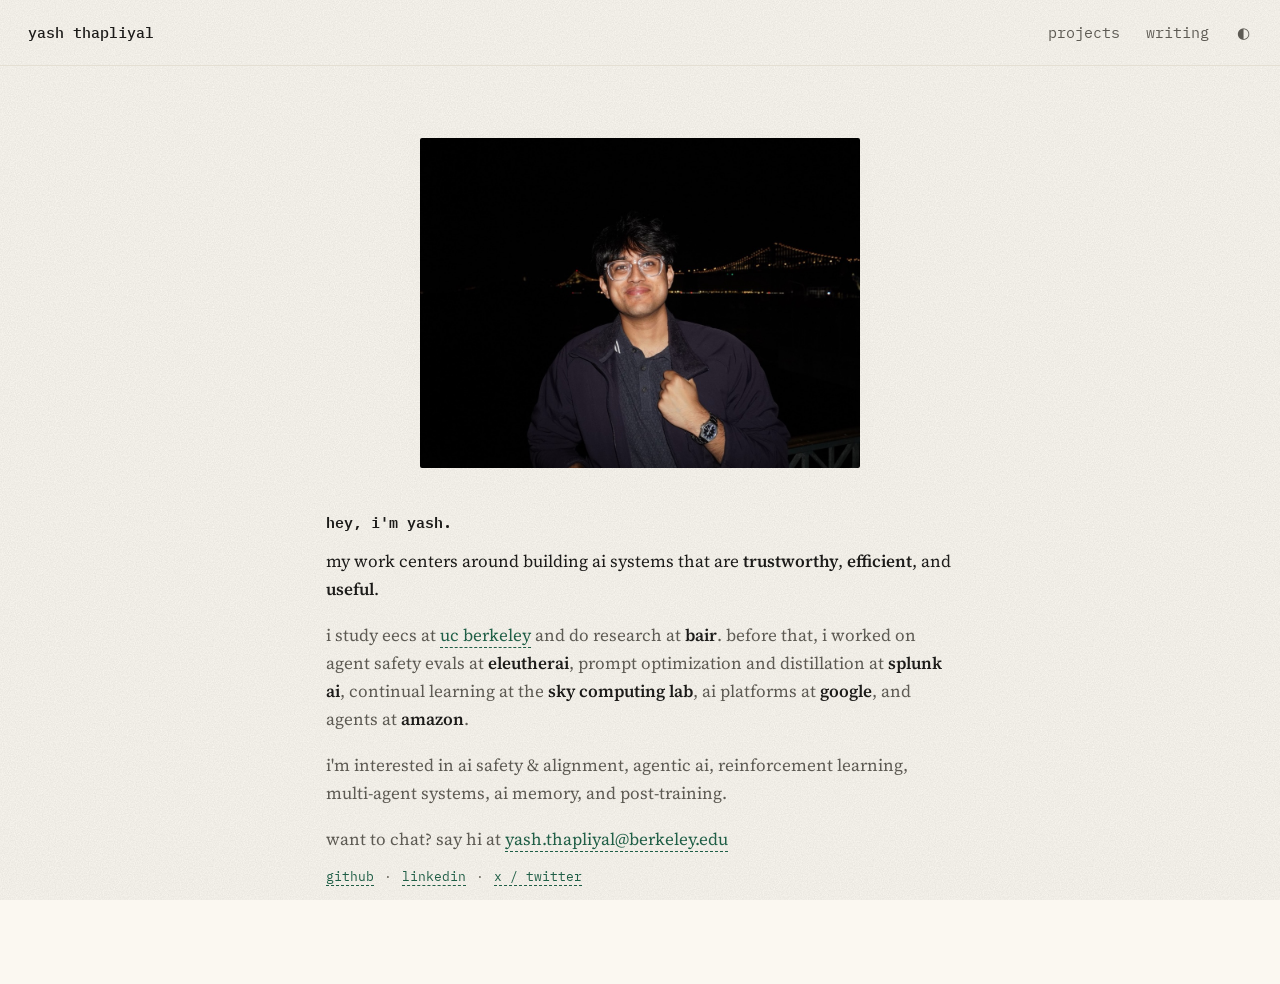
==== commit eb5914a7: "feat: redesign site and add model value survey post Replace the single-page site with the redesign (" ====
--- a/index.html
+++ b/index.html
@@ -1,12 +1,10 @@
-<!DOCTYPE html>
-<html lang="en" data-theme="light">
+<!doctype html>
+<html lang="en">
 <head>
-<meta charset="UTF-8">
-<meta name="viewport" content="width=device-width, initial-scale=1.0">
-
-<title>Yash Thapliyal | AI Researcher, EECS @ UC Berkeley</title>
-<meta name="description" content="Yash Thapliyal is an EECS student at UC Berkeley and AI researcher at BAIR, building trustworthy, efficient, and useful AI systems. Previously EleutherAI and Splunk AI.">
-<meta name="author" content="Yash Thapliyal">
+<meta charset="utf-8">
+<meta name="viewport" content="width=device-width, initial-scale=1">
+<title>yash thapliyal</title>
+<meta name="description" content="Yash Thapliyal — EECS at UC Berkeley. Research on whether AI agents can be trusted: evaluation, monitoring, and agent safety.">
 <meta name="robots" content="index, follow, max-snippet:-1, max-image-preview:large">
 <link rel="canonical" href="https://yashdthapliyal.github.io/">
 
@@ -83,1462 +81,31 @@
 
 <link rel="preconnect" href="https://fonts.googleapis.com">
 <link rel="preconnect" href="https://fonts.gstatic.com" crossorigin>
-<link rel="stylesheet" href="https://fonts.googleapis.com/css2?family=IBM+Plex+Mono:wght@400;500&display=swap">
-
-<style>
-
-  :root {
-    --serif: 'Times New Roman', Times, Georgia, serif;
-    --mono: 'IBM Plex Mono', 'Courier New', monospace;
-    --blue: #3B7DD8;
-    --transition: 0.3s ease;
-  }
-
-  [data-theme="light"] {
-    --bg: #FAFAFA;
-    --bg-nav: rgba(250, 250, 250, 0.92);
-    --surface: #FFFFFF;
-    --border: #DCDCDC;
-    --border-hover: #B0B0B0;
-    --text: #1A1A1A;
-    --text-strong: #000000;
-    --text-mid: #3A3A3A;
-    --text-dim: #777777;
-    --mark-bg: rgba(59, 125, 216, 0.07);
-    --card-shadow: 0 2px 12px rgba(0,0,0,0.06);
-  }
-
-  [data-theme="dark"] {
-    --bg: #0A0A0A;
-    --bg-nav: rgba(10, 10, 10, 0.92);
-    --surface: #111111;
-    --border: #222222;
-    --border-hover: #444444;
-    --text: #E0E0E0;
-    --text-strong: #FFFFFF;
-    --text-mid: #B0B0B0;
-    --text-dim: #707070;
-    --mark-bg: rgba(91, 158, 245, 0.08);
-    --card-shadow: 0 4px 20px rgba(0,0,0,0.35);
-  }
-
-  * { margin: 0; padding: 0; box-sizing: border-box; }
-
-  html {
-    font-family: var(--serif);
-    background: var(--bg);
-    color: var(--text);
-    scroll-behavior: smooth;
-    overflow-x: hidden;
-    -webkit-font-smoothing: antialiased;
-    transition: background var(--transition), color var(--transition);
-  }
-
-  ::selection { background: var(--text); color: var(--bg); }
-
-  nav {
-    position: fixed;
-    top: 0; left: 0; right: 0;
-    z-index: 100;
-    display: flex;
-    justify-content: space-between;
-    align-items: center;
-    padding: 0 40px;
-    height: 54px;
-    background: var(--bg-nav);
-    backdrop-filter: blur(24px);
-    -webkit-backdrop-filter: blur(24px);
-    border-bottom: 1px solid var(--border);
-    transition: all var(--transition);
-  }
-
-  .nav-left { display: flex; align-items: center; gap: 36px; }
-
-  .nav-name {
-    font-size: 17px;
-    font-weight: 700;
-    letter-spacing: 0.02em;
-    cursor: default;
-    color: var(--text-strong);
-  }
-
-  .nav-tabs { display: flex; gap: 0; }
-
-  .nav-tabs button {
-    background: none;
-    border: none;
-    border-bottom: 1.5px solid transparent;
-    color: var(--text-dim);
-    font-family: var(--serif);
-    font-size: 14.5px;
-    padding: 17px 16px;
-    cursor: pointer;
-    transition: all 0.2s;
-  }
-
-  .nav-tabs button:hover { color: var(--text); }
-
-  .nav-tabs button.active {
-    color: var(--text-strong);
-    border-bottom-color: var(--text-strong);
-  }
-
-  .nav-right { display: flex; align-items: center; }
-
-  .theme-toggle {
-    width: 34px; height: 34px;
-    border-radius: 50%;
-    border: 1px solid var(--border);
-    background: none;
-    cursor: pointer;
-    display: flex; align-items: center; justify-content: center;
-    transition: all 0.2s;
-  }
-
-  .theme-toggle:hover { border-color: var(--border-hover); }
-
-  .theme-toggle svg {
-    width: 15px; height: 15px;
-    fill: none; stroke: var(--text-dim);
-    stroke-width: 1.5; stroke-linecap: round; stroke-linejoin: round;
-    transition: stroke var(--transition);
-  }
-
-  .icon-sun, .icon-moon { display: none; }
-  [data-theme="dark"] .icon-sun { display: block; }
-  [data-theme="light"] .icon-moon { display: block; }
-
-  .page { display: none; padding-top: 54px; }
-  .page.active { display: block; }
-
-  /* HOME */
-  .hero {
-    min-height: calc(100vh - 54px);
-    display: flex;
-    flex-direction: row;
-    align-items: center;
-    justify-content: center;
-    gap: 56px;
-    padding: 60px 40px;
-    flex-wrap: wrap;
-  }
-
-  .hero-inner { max-width: 620px; width: 100%; }
-.hero-bullets {
-  list-style: disc;
-  padding-left: 22px;
-  font-size: 17px;
-  line-height: 1.9;
-  color: var(--text-mid);
-}
-
-.hero-bullets li {
-  margin-bottom: 6px;
-}
-  .hero-portrait {
-    flex-shrink: 0;
-    opacity: 0;
-    animation: fadeUp 0.5s ease forwards 0.25s;
-  }
-
-  .hero-portrait img {
-    width: 300px;
-    height: 370px;
-    border-radius: 12px;
-    object-fit: cover;
-    border: 2px solid var(--border);
-    transition: border-color var(--transition);
-  }
-
-  .hero-portrait img:hover { border-color: var(--border-hover); }
-
-  .hero-tag {
-    font-family: var(--mono);
-    font-size: 12px;
-    color: var(--blue);
-    letter-spacing: 0.12em;
-    text-transform: uppercase;
-    margin-bottom: 20px;
-    opacity: 0;
-    animation: fadeUp 0.5s ease forwards 0.05s;
-  }
-
-  .hero-name {
-    font-size: clamp(40px, 5.5vw, 58px);
-    font-weight: 400;
-    line-height: 1.06;
-    letter-spacing: -0.01em;
-    color: var(--text-strong);
-    margin-bottom: 10px;
-    opacity: 0;
-    animation: fadeUp 0.5s ease forwards 0.12s;
-  }
-
-  .hero-thesis {
-    font-size: clamp(21px, 2.9vw, 28px);
-    line-height: 1.4;
-    font-weight: 400;
-    color: var(--text-strong);
-    max-width: 34ch;
-    margin-bottom: 12px;
-    opacity: 0;
-    animation: fadeUp 0.5s ease forwards 0.16s;
-  }
-
-  .hero-thesis .accent { color: var(--blue); font-weight: 500; }
-
-  .hero-mission {
-    font-size: clamp(18px, 2.4vw, 22px);
-    font-style: italic;
-    color: var(--text-dim);
-    margin-bottom: 36px;
-    font-weight: 400;
-    opacity: 0;
-    animation: fadeUp 0.5s ease forwards 0.2s;
-  }
-
-  .hero-body {
-    font-size: 17px;
-    line-height: 1.85;
-    color: var(--text-mid);
-    opacity: 0;
-    animation: fadeUp 0.5s ease forwards 0.3s;
-  }
-
-  .hero-body strong { color: var(--text-strong); font-weight: 700; }
-
-  .hero-body mark {
-    background: var(--mark-bg);
-    color: var(--text-strong);
-    font-weight: 700;
-    padding: 1px 5px;
-    border-radius: 3px;
-    text-decoration: none;
-    transition: background var(--transition), color var(--transition);
-  }
-
-  .hero-body .para { margin-bottom: 22px; }
-  .hero-body .para:last-child { margin-bottom: 0; }
-
-  .hero-links {
-    display: flex;
-    flex-wrap: wrap;
-    gap: 10px;
-    margin-top: 32px;
-    opacity: 0;
-    animation: fadeUp 0.5s ease forwards 0.38s;
-  }
-
-  .hero-link {
-    display: inline-flex;
-    align-items: center;
-    gap: 7px;
-    text-decoration: none;
-    color: var(--text-mid);
-    font-family: var(--mono);
-    font-size: 12px;
-    letter-spacing: 0.04em;
-    padding: 7px 13px;
-    border: 1px solid var(--border);
-    border-radius: 5px;
-    background: var(--surface);
-    transition: all 0.2s;
-  }
-
-  .hero-link:hover {
-    color: var(--text-strong);
-    border-color: var(--border-hover);
-    transform: translateY(-1px);
-  }
-
-  .hero-link svg {
-    width: 13px;
-    height: 13px;
-    flex-shrink: 0;
-    fill: currentColor;
-  }
-
-  /* INNER */
-  .inner {
-    max-width: 700px;
-    margin: 0 auto;
-    padding: 68px 40px 100px;
-  }
-
-  .sec-title {
-    font-size: 28px;
-    font-weight: 400;
-    letter-spacing: -0.01em;
-    color: var(--text-strong);
-    margin-bottom: 4px;
-  }
-
-  .sec-sub {
-    color: var(--text-dim);
-    font-size: 15px;
-    margin-bottom: 32px;
-    font-style: italic;
-  }
-
-  .w-item {
-    padding: 24px 0;
-    border-top: 1px solid var(--border);
-    transition: border-color var(--transition);
-  }
-
-  .w-item:last-of-type { border-bottom: 1px solid var(--border); }
-
-  .w-top {
-    display: flex;
-    justify-content: space-between;
-    align-items: baseline;
-    margin-bottom: 3px;
-  }
-
-  .w-co {
-    font-weight: 700;
-    font-size: 18px;
-    color: var(--text-strong);
-  }
-
-  .w-date {
-    font-family: var(--mono);
-    font-size: 11.5px;
-    color: var(--text-dim);
-    letter-spacing: 0.02em;
-  }
-
-  .w-role {
-    font-size: 15px;
-    font-style: italic;
-    color: var(--text-mid);
-    margin-bottom: 3px;
-  }
-
-  .w-loc { font-size: 13px; color: var(--text-dim); margin-bottom: 12px; }
-
-  .w-body {
-    font-size: 15.5px;
-    color: var(--text-mid);
-    line-height: 1.76;
-    padding-left: 18px;
-    transition: color var(--transition);
-  }
-
-  .w-body li {
-    margin-bottom: 8px;
-  }
-
-  .w-body li:last-child {
-    margin-bottom: 0;
-  }
-
-  .w-body strong { color: var(--text-strong); font-weight: 700; }
-
-  .w-tags {
-    display: flex; flex-wrap: wrap; gap: 6px; margin-top: 12px;
-  }
-
-  .w-tags span {
-    font-family: var(--mono);
-    font-size: 11px;
-    padding: 3px 9px;
-    border: 1px solid var(--border);
-    border-radius: 3px;
-    color: var(--text-dim);
-    transition: all var(--transition);
-    letter-spacing: 0.02em;
-  }
-
-  #page-experience .inner {
-    max-width: 1120px;
-  }
-
-  .experience-layout {
-    display: grid;
-    grid-template-columns: 210px minmax(0, 1fr);
-    gap: 32px;
-    align-items: start;
-    margin-top: 28px;
-  }
-
-  .experience-rail {
-    position: sticky;
-    top: 82px;
-    display: grid;
-    gap: 14px;
-    padding: 12px 0 12px 20px;
-    border-left: 1px solid var(--border);
-  }
-
-  .rail-item {
-    position: relative;
-  }
-
-  .rail-item::before {
-    content: "";
-    position: absolute;
-    left: -25px;
-    top: 5px;
-    width: 8px;
-    height: 8px;
-    border-radius: 50%;
-    background: var(--bg);
-    border: 2px solid var(--text-strong);
-    transition: background var(--transition), border-color var(--transition);
-  }
-
-  .rail-date {
-    display: block;
-    font-family: var(--mono);
-    font-size: 10.5px;
-    line-height: 1.3;
-    color: var(--text-dim);
-    letter-spacing: 0.02em;
-    margin-bottom: 2px;
-  }
-
-  .rail-co {
-    display: block;
-    font-size: 13.5px;
-    line-height: 1.35;
-    color: var(--text-mid);
-    font-weight: 700;
-  }
-
-  .timeline {
-    position: relative;
-    display: grid;
-    grid-template-columns: 1fr;
-    align-items: start;
-    gap: 12px;
-  }
-
-  .timeline::before {
-    display: none;
-  }
-
-  .timeline .w-item {
-    position: relative;
-    padding: 18px 20px;
-    border: 1px solid var(--border);
-    border-radius: 10px;
-    background: var(--surface);
-    box-shadow: var(--card-shadow);
-  }
-
-  .timeline .w-item::before {
-    display: none;
-  }
-
-  .timeline .w-item::after {
-    content: attr(data-date);
-    position: absolute;
-    top: 18px;
-    right: 20px;
-    max-width: 122px;
-    font-family: var(--mono);
-    font-size: 10.5px;
-    line-height: 1.35;
-    color: var(--text-dim);
-    letter-spacing: 0.02em;
-    text-align: right;
-  }
-
-  .timeline .w-item:last-of-type {
-    border-bottom: 1px solid var(--border);
-  }
-
-  .timeline .w-top {
-    padding-right: 130px;
-    margin-bottom: 2px;
-  }
-
-  .timeline .w-date {
-    display: none;
-  }
-
-  .timeline .w-role {
-    margin-bottom: 1px;
-  }
-
-  .timeline .w-loc {
-    margin-bottom: 9px;
-  }
-
-  .timeline .w-body {
-    font-size: 14.5px;
-    line-height: 1.58;
-  }
-
-  .timeline .w-tags {
-    margin-top: 10px;
-  }
-
-  .spacer { height: 48px; }
-
-  .sk-group { padding: 16px 0; }
-
-  .sk-label {
-    font-family: var(--mono);
-    font-size: 11px;
-    color: var(--text-dim);
-    text-transform: uppercase;
-    letter-spacing: 0.1em;
-    margin-bottom: 9px;
-  }
-
-  /* PROJECTS */
-  #page-projects .inner {
-    max-width: 1120px;
-  }
-
-  .p-list {
-    display: grid;
-    grid-template-columns: repeat(2, minmax(0, 1fr));
-    gap: 14px;
-  }
-
-  .p-item {
-    position: relative;
-    display: block;
-    text-decoration: none;
-    color: inherit;
-    padding: 22px;
-    border: 1px solid var(--border);
-    border-radius: 10px;
-    background: var(--surface);
-    box-shadow: var(--card-shadow);
-    transition: all 0.2s;
-  }
-
-  .p-item:last-child { border-bottom: 1px solid var(--border); }
-
-  /* full-card link that sits behind the demo link */
-  .p-cover { position: absolute; inset: 0; z-index: 1; border-radius: 10px; }
-
-  .p-demo {
-    position: relative;
-    z-index: 2;
-    display: inline-flex;
-    align-items: center;
-    gap: 6px;
-    margin-top: 14px;
-    font-family: var(--mono);
-    font-size: 11px;
-    letter-spacing: 0.04em;
-    color: var(--text-mid);
-    text-decoration: none;
-    padding: 5px 11px;
-    border: 1px solid var(--border);
-    border-radius: 5px;
-    background: var(--surface);
-    transition: all 0.2s;
-  }
-
-  .p-demo:hover {
-    color: var(--text-strong);
-    border-color: var(--border-hover);
-    transform: translateY(-1px);
-  }
-
-  .p-item:hover {
-    border-color: var(--border-hover);
-    transform: translateY(-2px);
-  }
-
-  .p-item:hover .p-arrow { opacity: 1; transform: translateX(0); }
-
-  .p-title {
-    display: flex;
-    align-items: center;
-    gap: 8px;
-    margin-bottom: 10px;
-  }
-
-  .p-title-text {
-    font-weight: 700;
-    font-size: 19px;
-    color: var(--text-strong);
-    transition: color 0.2s;
-  }
-
-  .p-arrow {
-    font-size: 15px;
-    color: var(--text-dim);
-    opacity: 0;
-    transition: all 0.2s;
-    transform: translateX(-4px);
-  }
-
-  .p-desc {
-    font-size: 15px;
-    color: var(--text-mid);
-    line-height: 1.68;
-    padding-left: 18px;
-    margin-bottom: 14px;
-  }
-
-  .p-desc li {
-    margin-bottom: 8px;
-  }
-
-  .p-desc li:last-child {
-    margin-bottom: 0;
-  }
-
-  .p-desc strong { color: var(--text-strong); font-weight: 700; }
-
-  .p-tags { display: flex; flex-wrap: wrap; gap: 6px; }
-
-  .p-tags span {
-    font-family: var(--mono);
-    font-size: 11px;
-    padding: 3px 9px;
-    border: 1px solid var(--border);
-    border-radius: 3px;
-    color: var(--text-dim);
-    transition: all var(--transition);
-  }
-
-  /* CONTACT */
-  .contact-row {
-    display: flex;
-    align-items: baseline;
-    padding: 18px 0;
-    border-top: 1px solid var(--border);
-    transition: border-color var(--transition);
-  }
-
-  .contact-row:last-child { border-bottom: 1px solid var(--border); }
-
-  .contact-label {
-    font-family: var(--mono);
-    font-size: 11.5px;
-    color: var(--text-dim);
-    text-transform: uppercase;
-    letter-spacing: 0.1em;
-    width: 110px;
-    flex-shrink: 0;
-  }
-
-  .contact-value { font-size: 17px; }
-
-  .contact-value a {
-    color: var(--text);
-    text-decoration: none;
-    border-bottom: 1px solid var(--border);
-    padding-bottom: 1px;
-    transition: all 0.2s;
-  }
-
-  .contact-value a:hover {
-    color: var(--text-dim);
-    border-bottom-color: var(--text-dim);
-  }
-
-  @keyframes fadeUp {
-    from { opacity: 0; transform: translateY(10px); }
-    to { opacity: 1; transform: translateY(0); }
-  }
-
-  .fi { opacity: 0; animation: fadeUp 0.4s ease forwards; }
-
-  @media (max-width: 768px) {
-    nav { padding: 0 20px; height: 50px; }
-    .nav-left { gap: 20px; }
-    .nav-tabs button { padding: 15px 11px; font-size: 13.5px; }
-    .hero { padding: 36px 24px; gap: 36px; }
-    .hero-portrait img { width: 230px; height: 284px; }
-    .hero-links { gap: 8px; margin-top: 24px; }
-    .inner { padding: 48px 24px 80px; }
-    .experience-layout {
-      display: block;
-      margin-top: 24px;
-    }
-    .experience-rail {
-      display: none;
-    }
-    .timeline {
-      grid-template-columns: 1fr;
-      gap: 12px;
-    }
-    .timeline::before,
-    .timeline .w-item::before,
-    .timeline .w-item::after {
-      display: none;
-    }
-    .timeline .w-date {
-      display: block;
-    }
-    .timeline .w-top {
-      padding-right: 0;
-    }
-    .w-top { flex-direction: column; gap: 1px; }
-    .contact-row { flex-direction: column; gap: 4px; }
-    .contact-label { width: auto; }
-    .p-list { grid-template-columns: 1fr; }
-    .p-item { padding: 20px; }
-  }
-
-  @media (max-width: 480px) {
-    .nav-name { font-size: 15px; }
-    .nav-tabs button { font-size: 12.5px; padding: 14px 8px; }
-    .hero-body { font-size: 16px; }
-  }
-
-  /* BLOG */
-  #page-blog .inner { max-width: 1120px; }
-
-  .b-list {
-    display: grid;
-    grid-template-columns: repeat(2, minmax(0, 1fr));
-    gap: 14px;
-  }
-
-  .b-card {
-    display: flex;
-    flex-direction: column;
-    text-decoration: none;
-    color: inherit;
-    padding: 22px 24px;
-    border: 1px solid var(--border);
-    border-radius: 10px;
-    background: var(--surface);
-    box-shadow: var(--card-shadow);
-    transition: all 0.2s;
-  }
-
-  .b-card:hover {
-    border-color: var(--border-hover);
-    transform: translateY(-2px);
-  }
-
-  .b-kind {
-    display: flex;
-    align-items: center;
-    justify-content: space-between;
-    gap: 10px;
-    font-family: var(--mono);
-    font-size: 10.5px;
-    letter-spacing: 0.08em;
-    text-transform: uppercase;
-    color: var(--blue);
-    margin-bottom: 10px;
-  }
-
-  .b-kind .b-date { color: var(--text-dim); letter-spacing: 0.04em; text-transform: none; }
-
-  .b-card h3 {
-    font-size: 21px;
-    font-weight: 700;
-    color: var(--text-strong);
-    line-height: 1.25;
-    margin-bottom: 8px;
-  }
-
-  .b-card p {
-    font-size: 14.5px;
-    line-height: 1.55;
-    color: var(--text-mid);
-    margin-bottom: 14px;
-    flex: 1;
-  }
-
-  .b-card .w-tags { margin-top: 0; }
-
-  .b-read {
-    font-family: var(--mono);
-    font-size: 11px;
-    letter-spacing: 0.04em;
-    color: var(--text-dim);
-    margin-top: 14px;
-    transition: color 0.2s;
-  }
-
-  .b-card:hover .b-read { color: var(--text-strong); }
-
-  @media (max-width: 768px) {
-    .b-list { grid-template-columns: 1fr; }
-  }
-
-  /* Interactive project explorer */
-  #page-projects .inner { max-width:1360px; }
-  #projects-atlas { --c-eval:#2E9E82; --c-memory:#3B7DD8; --c-orch:#8A6DD6; --c-applied:#D8894A; }
-  #projects-atlas .pa-head { display:flex; align-items:baseline; justify-content:space-between; gap:20px; }
-  #projects-atlas .pa-total, #projects-atlas .pa-eyebrow { font:10px var(--mono); text-transform:uppercase; letter-spacing:0.1em; color:var(--text-dim); }
-  #projects-atlas .pa-topics { display:flex; flex-wrap:wrap; gap:8px; margin-bottom:16px; }
-  #projects-atlas .pa-topic { display:flex; align-items:center; gap:10px; text-align:left; min-width:0; min-height:40px; padding:9px 12px; border:1px solid var(--border); border-radius:5px; background:color-mix(in srgb,var(--cc) 4%,var(--surface)); color:var(--text); cursor:pointer; transition:background .2s,border-color .2s,transform .2s; }
-  #projects-atlas .pa-topic:hover { border-color:var(--cc); }
-  #projects-atlas .pa-topic[aria-pressed="true"] { background:color-mix(in srgb,var(--cc) 14%,var(--surface)); border-color:var(--cc); }
-  #projects-atlas .pa-topic-name { display:block; font:11px/1.5 var(--mono); color:var(--text-mid); }
-  #projects-atlas .pa-topic-count { font:10px var(--mono); color:var(--text-dim); }
-  #projects-atlas .pa-toolbar { display:flex; align-items:center; gap:16px; margin-bottom:22px; flex-wrap:wrap; }
-  #projects-atlas .pa-all { border:1px solid var(--border); background:var(--surface); color:var(--text-mid); border-radius:20px; padding:9px 15px; cursor:pointer; font:11px var(--mono); }
-  #projects-atlas .pa-all[aria-pressed="true"] { background:var(--text-strong); color:var(--bg); border-color:var(--text-strong); }
-  #projects-atlas .pa-result { font:11px var(--mono); color:var(--text-dim); }
-  #projects-atlas .pa-search { margin-left:auto; display:flex; align-items:center; gap:10px; border-bottom:1px solid var(--border-hover); padding:8px 0; color:var(--text-dim); font:11px var(--mono); }
-  #projects-atlas .pa-search input { width:230px; min-width:0; border:0; background:transparent; color:var(--text); font:12px var(--mono); padding:3px; }
-  #projects-atlas .pa-cluster { margin-bottom:32px; }
-  #projects-atlas [hidden] { display:none !important; }
-  #projects-atlas .pa-cl-band { display:flex; align-items:baseline; gap:16px; margin-bottom:14px; }
-  #projects-atlas .pa-cl-band .pa-eyebrow { color:var(--cc); display:flex; gap:8px; white-space:nowrap; }
-  #projects-atlas .pa-cl-band h3 { font-size:18px; font-weight:400; color:var(--text-mid); }
-  #projects-atlas .pa-cl-body { display:grid; grid-template-columns:repeat(3,minmax(0,1fr)); gap:14px; }
-  #projects-atlas .pa-pcard { min-width:0; position:relative; display:flex; flex-direction:column; text-align:left; cursor:pointer; background:var(--surface); border:1px solid var(--border); border-radius:8px; padding:18px; color:var(--text); font-family:var(--serif); transition:transform .2s,border-color .2s,box-shadow .2s; animation:projectIn .25s ease both; }
-  #projects-atlas .pa-pcard:hover { transform:translateY(-4px); border-color:var(--cc); box-shadow:0 8px 24px color-mix(in srgb,var(--cc) 10%,transparent); }
-  #projects-atlas .pa-pt { display:flex; align-items:baseline; gap:10px; margin-bottom:12px; width:100%; }
-  #projects-atlas .pa-pt b { font-size:21px; font-weight:400; color:var(--text-strong); line-height:1.2; }
-  #projects-atlas .pa-ex { color:var(--cc); margin-left:auto; }
-  #projects-atlas .pa-desc { display:block; font-size:15px; line-height:1.5; color:var(--text-mid); margin-bottom:12px; }
-  #projects-atlas .pa-outcome { display:block; font:11px/1.55 var(--mono); color:var(--text-mid); border-left:2px solid var(--cc); padding-left:9px; margin:0 0 14px; }
-  #projects-atlas .pa-chips { display:flex; flex-wrap:wrap; gap:5px; font:9px/1.5 var(--mono); color:var(--text-dim); margin-top:auto; }
-  #projects-atlas .pa-chips span { padding:3px 6px; border-radius:3px; background:color-mix(in srgb,var(--cc) 6%,var(--bg)); }
-  #projects-atlas .pa-card-bottom { display:flex; justify-content:space-between; gap:8px; margin-top:18px; padding-top:12px; border-top:1px solid var(--border); color:var(--text-dim); font:10px var(--mono); }
-  #projects-atlas .pa-card-bottom span:last-child { color:var(--cc); }
-  #projects-atlas .pa-empty { text-align:center; padding:60px 20px; color:var(--text-mid); font-size:20px; }
-  #projects-atlas :is(button,a,input):focus-visible { outline:2px solid var(--blue); outline-offset:4px; }
-  #projects-atlas .pa-cdot { width:6px; height:6px; border-radius:50%; flex-shrink:0; }
-  @keyframes projectIn { from { opacity:0; transform:translateY(6px); } to { opacity:1; transform:translateY(0); } }
-  #projects-atlas .pa-modal:not(.show) { visibility:hidden; }
-  #projects-atlas .pa-modal { position:fixed; inset:0; background:var(--scrim, rgba(20,20,20,0.5)); display:flex; align-items:center; justify-content:center; padding:24px; z-index:1000; opacity:0; pointer-events:none; transition:opacity 0.18s; }
-  #projects-atlas .pa-modal.show { opacity:1; pointer-events:auto; }
-  #projects-atlas .pa-modal-box { background:var(--surface); border:1px solid var(--border-hover); border-radius:14px; box-shadow:var(--card-shadow); width:100%; max-width:540px; max-height:86vh; overflow:auto; padding:26px 30px 28px; position:relative; transform:translateY(8px); transition:transform 0.18s; }
-  #projects-atlas .pa-modal.show .pa-modal-box { transform:translateY(0); }
-  #projects-atlas .pa-modal-x { position:absolute; top:14px; right:16px; background:none; border:none; font-size:24px; line-height:1; color:var(--text-dim); cursor:pointer; }
-  #projects-atlas .pa-modal-x:hover { color:var(--text-strong); }
-  #projects-atlas .pa-m-ct { display:flex; align-items:center; gap:10px; margin-bottom:4px; }
-  #projects-atlas .pa-m-ct .pa-cdot { width:11px; height:11px; }
-  #projects-atlas .pa-modal-box h3 { font-size:24px; font-weight:700; color:var(--text-strong); }
-  #projects-atlas .pa-modal-box .pa-meta { font-family:var(--mono); font-size:11px; letter-spacing:0.05em; text-transform:uppercase; margin-bottom:16px; }
-  #projects-atlas .pa-modal-box ul.pa-full { padding-left:20px; margin-bottom:18px; }
-  #projects-atlas .pa-modal-box ul.pa-full li { font-size:15px; line-height:1.62; color:var(--text-mid); margin-bottom:10px; }
-  #projects-atlas .pa-m-sub { font-family:var(--mono); font-size:10.5px; letter-spacing:0.06em; text-transform:uppercase; color:var(--text-dim); margin-bottom:8px; }
-  #projects-atlas .pa-modal-box .pa-tags { display:flex; flex-wrap:wrap; gap:6px; margin-bottom:18px; }
-  #projects-atlas .pa-modal-box .pa-tags span { font-family:var(--mono); font-size:11px; padding:3px 9px; border:1px solid var(--border); border-radius:3px; color:var(--text-dim); }
-  #projects-atlas .pa-modal-box .pa-links { display:flex; gap:9px; flex-wrap:wrap; }
-  #projects-atlas .pa-modal-box .pa-links a { font-family:var(--mono); font-size:12px; letter-spacing:0.03em; text-decoration:none; color:var(--text-mid); border:1px solid var(--border); border-radius:6px; padding:7px 14px; transition:all 0.2s; }
-  #projects-atlas .pa-modal-box .pa-links a:hover { color:var(--text-strong); border-color:var(--border-hover); transform:translateY(-1px); }
-  @media (max-width:900px) {
-    #projects-atlas .pa-cl-body { grid-template-columns:repeat(2,minmax(0,1fr)); }
-  }
-  @media (max-width:540px) {
-    #projects-atlas .pa-head { display:block; }
-    #projects-atlas .pa-head .sec-sub { margin-bottom:12px; }
-    #projects-atlas .pa-total { display:block; margin-bottom:24px; }
-    #projects-atlas .pa-topic { padding:8px 10px; }
-    #projects-atlas .pa-topic-name { font-size:10px; }
-    #projects-atlas .pa-cl-body { grid-template-columns:1fr; }
-    #projects-atlas .pa-cl-band { display:block; }
-    #projects-atlas .pa-cl-band h3 { margin-top:6px; }
-    #projects-atlas .pa-search { width:100%; margin:0; }
-    #projects-atlas .pa-search input { width:100%; }
-    #projects-atlas .pa-modal { padding:16px; }
-    #projects-atlas .pa-modal-box { padding:26px 22px; }
-  }
-  @media (prefers-reduced-motion: reduce) {
-    html { scroll-behavior:auto; }
-    #projects-atlas *, #projects-atlas .fi { animation:none !important; transition:none !important; opacity:1; }
-  }
-
-</style>
+<link href="https://fonts.googleapis.com/css2?family=IBM+Plex+Mono:wght@400;500;600&family=Source+Serif+4:ital,opsz,wght@0,8..60,400;0,8..60,600;1,8..60,400&display=swap" rel="stylesheet">
+<link rel="stylesheet" href="style.css">
+<script src="theme.js"></script>
 </head>
 <body>
-
-<nav>
-  <div class="nav-left">
-    <div class="nav-name">Yash Thapliyal</div>
-    <div class="nav-tabs">
-      <button class="active" onclick="go('home', this)">Home</button>
-      <button onclick="go('experience', this)">Experience</button>
-      <button onclick="go('projects', this)">Projects</button>
-      <button onclick="go('blog', this)">Blog</button>
-      <button onclick="go('contact', this)">Contact</button>
-    </div>
-  </div>
-  <div class="nav-right">
-    <button class="theme-toggle" onclick="toggleTheme()" aria-label="Toggle theme">
-      <svg class="icon-sun" viewBox="0 0 24 24"><circle cx="12" cy="12" r="5"/><line x1="12" y1="1" x2="12" y2="3"/><line x1="12" y1="21" x2="12" y2="23"/><line x1="4.22" y1="4.22" x2="5.64" y2="5.64"/><line x1="18.36" y1="18.36" x2="19.78" y2="19.78"/><line x1="1" y1="12" x2="3" y2="12"/><line x1="21" y1="12" x2="23" y2="12"/><line x1="4.22" y1="19.78" x2="5.64" y2="18.36"/><line x1="18.36" y1="5.64" x2="19.78" y2="4.22"/></svg>
-      <svg class="icon-moon" viewBox="0 0 24 24"><path d="M21 12.79A9 9 0 1 1 11.21 3 7 7 0 0 0 21 12.79z"/></svg>
-    </button>
-  </div>
-</nav>
+<header>
+  <a class="name" href="index.html">yash thapliyal</a>
+  <nav>
+    <a href="projects.html">projects</a>
+    <a href="writing.html">writing</a>
+    <button class="theme" id="theme" type="button" aria-label="Toggle dark mode">◐</button>
+  </nav>
+</header>
 
 <main>
-<!-- HOME -->
-<div class="page active" id="page-home">
-  <div class="hero">
-    <div class="hero-inner">
-      <div class="hero-tag">EECS @ UC Berkeley</div>
-      <h1 class="hero-name">Yash Thapliyal</h1>
-      <p class="hero-thesis">My work centers around building AI systems that are <span class="accent">trustworthy</span>, <span class="accent">efficient</span>, and <span class="accent">useful</span>.</p>
-      <div class="hero-body">
-  <ul class="hero-bullets">
-    <li><strong>EECS @ UC Berkeley</strong></li>
-    <li>Currently @ <strong>Berkeley AI Research (BAIR)</strong></li>
-    <li>Prev @ <strong>EleutherAI</strong>, <strong>Sky Computing Lab</strong>, <strong>Splunk AI</strong>, <strong>Google</strong>, <strong>Amazon</strong>, <strong>C.Light Technologies</strong>, and <strong>smartQED</strong></li>
-    <li>Interested in <strong>Agentic AI</strong>, <strong>AI Safety & Alignment</strong>, <strong>Multi-Agent Systems</strong>, <strong>Reinforcement Learning</strong>, <strong>AI Memory</strong>, and <strong>Post Training</strong></li>
-  </ul>
-
-      </div>
-      <div class="hero-links">
-        <a class="hero-link" href="mailto:yash.thapliyal@berkeley.edu">
-          <svg viewBox="0 0 24 24" xmlns="http://www.w3.org/2000/svg"><path d="M20 4H4a2 2 0 0 0-2 2v12a2 2 0 0 0 2 2h16a2 2 0 0 0 2-2V6a2 2 0 0 0-2-2zm0 4-8 5-8-5V6l8 5 8-5v2z"/></svg>
-          Email
-        </a>
-        <a class="hero-link" href="https://linkedin.com/in/yashdthapliyal" target="_blank" rel="noopener">
-          <svg viewBox="0 0 24 24" xmlns="http://www.w3.org/2000/svg"><path d="M20.447 20.452h-3.554v-5.569c0-1.328-.027-3.037-1.852-3.037-1.853 0-2.136 1.445-2.136 2.939v5.667H9.351V9h3.414v1.561h.046c.477-.9 1.637-1.85 3.37-1.85 3.601 0 4.267 2.37 4.267 5.455v6.286zM5.337 7.433a2.062 2.062 0 0 1-2.063-2.065 2.064 2.064 0 1 1 2.063 2.065zm1.782 13.019H3.555V9h3.564v11.452zM22.225 0H1.771C.792 0 0 .774 0 1.729v20.542C0 23.227.792 24 1.771 24h20.451C23.2 24 24 23.227 24 22.271V1.729C24 .774 23.2 0 22.222 0h.003z"/></svg>
-          LinkedIn
-        </a>
-        <a class="hero-link" href="https://github.com/YashDThapliyal" target="_blank" rel="noopener">
-          <svg viewBox="0 0 24 24" xmlns="http://www.w3.org/2000/svg"><path d="M12 .297c-6.63 0-12 5.373-12 12 0 5.303 3.438 9.8 8.205 11.385.6.113.82-.258.82-.577 0-.285-.01-1.04-.015-2.04-3.338.724-4.042-1.61-4.042-1.61C4.422 18.07 3.633 17.7 3.633 17.7c-1.087-.744.084-.729.084-.729 1.205.084 1.838 1.236 1.838 1.236 1.07 1.835 2.809 1.305 3.495.998.108-.776.417-1.305.76-1.605-2.665-.3-5.466-1.332-5.466-5.93 0-1.31.465-2.38 1.235-3.22-.135-.303-.54-1.523.105-3.176 0 0 1.005-.322 3.3 1.23.96-.267 1.98-.399 3-.405 1.02.006 2.04.138 3 .405 2.28-1.552 3.285-1.23 3.285-1.23.645 1.653.24 2.873.12 3.176.765.84 1.23 1.91 1.23 3.22 0 4.61-2.805 5.625-5.475 5.92.42.36.81 1.096.81 2.22 0 1.606-.015 2.896-.015 3.286 0 .315.21.69.825.57C20.565 22.092 24 17.592 24 12.297c0-6.627-5.373-12-12-12"/></svg>
-          GitHub
-        </a>
-        <a class="hero-link" href="https://twitter.com/yashdthapliyal" target="_blank" rel="noopener">
-          <svg viewBox="0 0 24 24" xmlns="http://www.w3.org/2000/svg"><path d="M18.244 2.25h3.308l-7.227 8.26 8.502 11.24H16.17l-4.714-6.231-5.401 6.231H2.747l7.73-8.835L1.254 2.25H8.08l4.259 5.629 5.905-5.629zm-1.161 17.52h1.833L7.084 4.126H5.117z"/></svg>
-          X / Twitter
-        </a>
-      </div>
-    </div>
-    <div class="hero-portrait">
-      <img src="assets/yash-thapliyal.jpg" alt="Portrait of Yash Thapliyal" width="600" height="900" fetchpriority="high" decoding="async" />
-    </div>
-  </div>
-</div>
-
-<!-- EXPERIENCE -->
-<div class="page" id="page-experience">
-  <div class="inner">
-    <h2 class="sec-title fi">Work</h2>
-    <p class="sec-sub fi">Where I've worked and what I've built.</p>
-
-    <div class="experience-layout">
-    <aside class="experience-rail fi" aria-label="Experience timeline">
-      <div class="rail-item">
-        <span class="rail-date">Jul 2026 - Sep 2026</span>
-        <span class="rail-co">EleutherAI</span>
-      </div>
-      <div class="rail-item">
-        <span class="rail-date">May 2026 - Aug 2026</span>
-        <span class="rail-co">Splunk AI</span>
-      </div>
-      <div class="rail-item">
-        <span class="rail-date">Apr 2026 - Sep 2026</span>
-        <span class="rail-co">Sky Computing Lab</span>
-      </div>
-      <div class="rail-item">
-        <span class="rail-date">Oct 2025 - Present</span>
-        <span class="rail-co">BAIR</span>
-      </div>
-      <div class="rail-item">
-        <span class="rail-date">Feb 2026 - May 2026</span>
-        <span class="rail-co">Google</span>
-      </div>
-      <div class="rail-item">
-        <span class="rail-date">Aug 2025 - Jan 2026</span>
-        <span class="rail-co">C.Light</span>
-      </div>
-      <div class="rail-item">
-        <span class="rail-date">May 2025 - Aug 2025</span>
-        <span class="rail-co">Amazon</span>
-      </div>
-      <div class="rail-item">
-        <span class="rail-date">Jul 2022 - Dec 2023</span>
-        <span class="rail-co">smartQED</span>
-      </div>
-    </aside>
-
-    <div class="timeline">
-    <div class="w-item fi" data-date="Jul 2026 - Sep 2026">
-      <div class="w-top">
-        <span class="w-co">EleutherAI</span>
-        <span class="w-date">Jul 2026 - Sep 2026</span>
-      </div>
-      <div class="w-role">AI Safety Research Fellow, SOAR-S3</div>
-      <div class="w-loc">Remote</div>
-      <ul class="w-body">
-        <li>Designed an <strong>evaluation harness</strong> for <strong>deceptive compliance</strong> in tool-using agents, replay-verifying tool calls against fresh environments to detect <strong>false completion claims</strong> across <strong>481 trajectories, 8 models, and 15 pressure conditions</strong>.</li>
-      </ul>
-      <div class="w-tags"><span>AI Safety</span><span>Agent Evaluation</span><span>Tool Use</span><span>Deceptive Compliance</span></div>
-    </div>
-
-    <div class="w-item fi" data-date="May 2026 - Aug 2026">
-      <div class="w-top">
-        <span class="w-co">Splunk (Cisco)</span>
-        <span class="w-date">May 2026 - Aug 2026</span>
-      </div>
-      <div class="w-role">Machine Learning Engineer Intern, Splunk AI</div>
-      <div class="w-loc">San Jose, CA</div>
-      <ul class="w-body">
-        <li>Architected a <strong>multi-tier memory system</strong> for AI agents spanning short-term, session, and long-term memory, extracting durable facts, user preferences, decisions, and workflow patterns from conversations, documents, and tool traces.</li>
-        <li>Distilled a <strong>120B teacher into a 3B on-device student</strong> (<strong>40x fewer parameters</strong>) with MLX/LoRA; explored <strong>preference optimization and RL post-training</strong> via DPO/GRPO, alongside quantization and data scaling, to identify the best-performing training recipe; built a leakage-resistant evaluation framework with <strong>MiniLM embeddings and bipartite matching</strong>.</li>
-        <li>Built a prompt-optimization platform from 0 to 1 (Docker, FastAPI, SQLAlchemy, dashboard, CLI, MCP) using <strong>GEPA via DSPy</strong>, lifting task accuracy by up to <strong>+50 points</strong> (0.27 to 0.77) across 8 optimization jobs.</li>
-      </ul>
-      <div class="w-tags"><span>Agent Memory</span><span>Prompt Optimization</span><span>GEPA</span><span>DSPy</span><span>MCP</span><span>Distillation</span><span>LoRA</span><span>SFT</span><span>DPO</span><span>GRPO</span><span>RL</span><span>MLX</span><span>Evaluation</span><span>SQLAlchemy</span></div>
-    </div>
-
-    <div class="w-item fi" data-date="Apr 2026 - Sep 2026">
-      <div class="w-top">
-        <span class="w-co">Sky Computing Lab</span>
-        <span class="w-date">Apr 2026 - Sep 2026</span>
-      </div>
-      <div class="w-role">AI Researcher</div>
-      <div class="w-loc">Berkeley, CA</div>
-      <ul class="w-body">
-        <li>Built a <strong>FAISS-based reasoning-trace retrieval pipeline</strong> over <strong>58K chain-of-thought traces</strong>, evaluating whether retrieved solutions from related problems improve LLM mathematical reasoning across <strong>7,680 graded generations</strong> on AIME 2025–26.</li>
-      </ul>
-      <div class="w-tags"><span>FAISS</span><span>Retrieval</span><span>CoT Traces</span><span>Reasoning</span><span>LLM Evaluation</span></div>
-    </div>
-
-    <div class="w-item fi" data-date="Oct 2025 - Present">
-      <div class="w-top">
-        <span class="w-co">Berkeley AI Research Lab (BAIR)</span>
-        <span class="w-date">Oct 2025 - Present</span>
-      </div>
-      <div class="w-role">AI Researcher</div>
-      <div class="w-loc">Berkeley, CA</div>
-      <ul class="w-body">
-        <li>Built an <strong>end-to-end synthetic speech pipeline</strong> generating <strong>1,700+ validated minimal-pair clips</strong> with phoneme-level supervision across three voices using eSpeak and Piper TTS.</li>
-        <li>Fine-tuned <strong>Qwen2.5-Omni-3B with LoRA/PEFT</strong> to transcribe speech as spoken rather than “correcting” unusual words, raising accuracy on unseen clips from <strong>72% to 92%</strong> and cutting word substitutions by <strong>66%</strong>.</li>
-      </ul>
-      <div class="w-tags"><span>Speech Models</span><span>Synthetic Data</span><span>PyTorch</span><span>LoRA</span><span>PEFT</span><span>Evaluation</span></div>
-    </div>
-
-    <div class="w-item fi" data-date="Feb 2026 - May 2026">
-      <div class="w-top">
-        <span class="w-co">Google</span>
-        <span class="w-date">Feb 2026 - May 2026</span>
-      </div>
-      <div class="w-role">Contract Software Engineer, Codebase Collaboration</div>
-      <div class="w-loc">Sunnyvale, CA</div>
-      <ul class="w-body">
-        <li>Developed a <strong>Gemini/Vertex AI tool router</strong> spanning <strong>5 tools</strong> for an <strong>NL2SQL platform</strong> on GKE/AlloyDB; built a <strong>768-dim pgvector index</strong> over <strong>1.08 million transactions</strong>, with SQL execution, embedding, and vector retrieval each under <strong>550 ms</strong>.</li>
-      </ul>
-      <div class="w-tags"><span>Gemini</span><span>Vertex AI</span><span>GKE</span><span>AlloyDB</span><span>pgvector</span><span>NL2SQL</span></div>
-    </div>
-
-    <div class="w-item fi" data-date="Aug 2025 - Jan 2026">
-      <div class="w-top">
-        <span class="w-co">C.Light Technologies</span>
-        <span class="w-date">Aug 2025 - Jan 2026</span>
-      </div>
-      <div class="w-role">Software Engineer Intern</div>
-      <div class="w-loc">Berkeley, CA</div>
-      <ul class="w-body">
-        <li>Built a hybrid reasoning layer that converts ambiguous natural-language queries into structured outputs for <strong>multi-agent routing and execution</strong>.</li>
-        <li>Applied language-model disambiguation and multi-turn context propagation to maintain conversational state and resolve follow-up queries.</li>
-      </ul>
-      <div class="w-tags"><span>LLMs</span><span>Structured Outputs</span><span>Multi-Agent Routing</span><span>Context Propagation</span></div>
-    </div>
-
-    <div class="w-item fi" data-date="May 2025 - Aug 2025">
-      <div class="w-top">
-        <span class="w-co">Amazon</span>
-        <span class="w-date">May 2025 - Aug 2025</span>
-      </div>
-      <div class="w-role">Software Engineer Intern</div>
-      <div class="w-loc">Seattle, WA</div>
-      <ul class="w-body">
-        <li>Designed and piloted a <strong>multi-agent</strong> workflow using <strong>Strands Agents</strong> with <strong>AWS Bedrock</strong> and <strong>MCP</strong> for ticket triage, summarization, anomaly detection, and root-cause analysis across <strong>200+ tickets</strong>, saving <strong>25+ engineer hours per quarter</strong>.</li>
-      </ul>
-      <div class="w-tags"><span>AWS Bedrock</span><span>Strands Agents</span><span>MCP</span><span>Agentic AI</span><span>RCA</span></div>
-    </div>
-
-    <div class="w-item fi" data-date="Jul 2022 - Dec 2023">
-      <div class="w-top">
-        <span class="w-co">smartQED</span>
-        <span class="w-date">Jul 2022 - Dec 2023</span>
-      </div>
-      <div class="w-role">Software Engineer Intern</div>
-      <div class="w-loc">Remote</div>
-      <ul class="w-body">
-        <li>Implemented a summarization pipeline leveraging the T5 transformer model to generate insights from <strong>1,000+ Stack Overflow posts</strong>.</li>
-        <li>Designed real-time analytics dashboard with Java/MySQL backend, implementing RegEx filtering to process <strong>500+ DB entries</strong>.</li>
-        <li>Trained a custom NER model using spaCy for domain-specific classification, improving summarization accuracy by <strong>33%</strong>.</li>
-      </ul>
-      <div class="w-tags"><span>T5</span><span>spaCy</span><span>NER</span><span>Java</span><span>MySQL</span></div>
-    </div>
-    </div>
-    </div>
-
-    <div class="spacer"></div>
-
-    <h2 class="sec-title fi">Education</h2>
-    <div class="sec-sub fi"></div>
-
-    <div class="w-item fi">
-      <div class="w-top">
-        <span class="w-co">University of California, Berkeley</span>
-        <span class="w-date">Expected May 2028</span>
-      </div>
-      <div class="w-role">B.S. Electrical Engineering and Computer Science, Minor in Data Science</div>
-      <div class="w-loc">Berkeley, CA</div>
-      <div class="w-body"><strong>Leadership:</strong> Vice President, UC Berkeley Codebase; Staff, Agentic AI Summit 2026</div>
-      <div class="w-body">Coursework: Artificial Intelligence, Machine Learning, Data Structures, Computer Architecture, Data Science Principles, Computer Simulations, Discrete Math & Probability Theory, Structure and Interpretation of Programming Languages, Linear Algebra, Multivariable Calculus.</div>
-    </div>
-
-    <div class="spacer"></div>
-
-    <h2 class="sec-title fi">Skills</h2>
-    <div class="sec-sub fi"></div>
-
-    <div class="sk-group fi">
-      <div class="sk-label">Languages</div>
-      <div class="w-tags"><span>Python</span><span>C++</span><span>Java</span><span>TypeScript</span><span>JavaScript</span><span>SQL</span></div>
-    </div>
-    <div class="sk-group fi">
-      <div class="sk-label">ML / AI</div>
-      <div class="w-tags"><span>PyTorch</span><span>Transformers</span><span>Hugging Face</span><span>LoRA Fine-Tuning</span><span>Knowledge Distillation</span><span>Quantization</span><span>RAG</span><span>LLM Evaluation</span><span>Synthetic Data</span><span>Agentic Systems</span><span>DSPy</span></div>
-    </div>
-    <div class="sk-group fi">
-      <div class="sk-label">Systems & Infrastructure</div>
-      <div class="w-tags"><span>Linux</span><span>Docker</span><span>Kubernetes</span><span>AWS (Bedrock)</span><span>GCP</span><span>FastAPI</span><span>SQLAlchemy</span><span>PostgreSQL</span><span>Neo4j</span><span>React</span><span>MCP</span><span>Git</span></div>
-    </div>
-  </div>
-</div>
-
-<!-- PROJECTS -->
-<div class="page" id="page-projects">
-  <div class="inner">
-    <div id="projects-atlas">
-      <div class="pa-head fi">
-        <div>
-          <h2 class="sec-title">Projects</h2>
-          <p class="sec-sub">What I build when nobody tells me what to build.</p>
-        </div>
-        <span class="pa-total" id="pa-total"></span>
-      </div>
-      <div class="pa-topics" id="pa-topics" role="group" aria-label="Filter projects by focus"></div>
-      <div class="pa-toolbar">
-        <button class="pa-all" id="pa-all" aria-pressed="true" aria-controls="pa-list">All projects</button>
-        <span class="pa-result" id="pa-result" role="status" aria-live="polite"></span>
-        <label class="pa-search">Search <input id="pa-search" type="search" placeholder="Project, topic, or tool…" autocomplete="off"></label>
-      </div>
-      <div class="pa-list" id="pa-list"></div>
-      <p class="pa-empty" id="pa-empty" hidden>No projects match. Try another topic or search.</p>
-      <div class="pa-modal" id="pa-modal"><div class="pa-modal-box" id="pa-modalBox" role="dialog" aria-modal="true" aria-labelledby="pa-modal-title" tabindex="-1"></div></div>
-    </div>
-  </div>
-</div>
-
-<!-- BLOG -->
-<div class="page" id="page-blog">
-  <div class="inner">
-    <h2 class="sec-title fi">Blog</h2>
-    <p class="sec-sub fi">Longer write-ups on projects, experiments, and what I learned from them.</p>
-
-    <div class="b-list">
-      <a class="b-card fi" href="blog/actionrank.html">
-        <div class="b-kind"><span>Technical Report</span><span class="b-date">2026</span></div>
-        <h3>ActionRank</h3>
-        <p>Does Netflix's "score, don't generate" idea work for agent tool selection? Scoring a fixed tool list in one forward pass versus generating the tool name token by token, tested on ToolBench.</p>
-        <div class="w-tags"><span>Tool Selection</span><span>ToolBench</span><span>Qwen</span><span>GenRec</span><span>Agents</span></div>
-        <div class="b-read">Read &rarr;</div>
-      </a>
-      <a class="b-card fi" href="blog/laya-whitebox-attack.html">
-        <div class="b-kind"><span>Research Note</span><span class="b-date">2026</span></div>
-        <h3>Fooling a Trusted Monitor</h3>
-        <p>A fine-tuned Laya monitor for agent traces is near chance on held-out sabotage, and a white-box attack flips its verdicts cheaply wherever the evidence is the agent's own words, sometimes by rewording what the agent claims it did.</p>
-        <div class="w-tags"><span>AI Control</span><span>Monitoring</span><span>Adversarial</span><span>Laya</span></div>
-        <div class="b-read">Read &rarr;</div>
-      </a>
-    </div>
-  </div>
-</div>
-
-<!-- CONTACT -->
-<div class="page" id="page-contact">
-  <div class="inner">
-    <h2 class="sec-title fi">Contact</h2>
-    <p class="sec-sub fi">Always happy to talk about hard problems.</p>
-
-    <div>
-      <div class="contact-row fi">
-        <span class="contact-label">Email</span>
-        <span class="contact-value"><a href="mailto:yash.thapliyal@berkeley.edu">yash.thapliyal [at] berkeley.edu</a></span>
-      </div>
-      <div class="contact-row fi">
-        <span class="contact-label">LinkedIn</span>
-        <span class="contact-value"><a href="https://linkedin.com/in/yashdthapliyal" target="_blank" rel="noopener">linkedin.com/in/yashdthapliyal</a></span>
-      </div>
-      <div class="contact-row fi">
-        <span class="contact-label">GitHub</span>
-        <span class="contact-value"><a href="https://github.com/YashDThapliyal" target="_blank" rel="noopener">github.com/YashDThapliyal</a></span>
-      </div>
-      <div class="contact-row fi">
-        <span class="contact-label">X</span>
-        <span class="contact-value"><a href="https://twitter.com/yashdthapliyal" target="_blank" rel="noopener">@yashdthapliyal</a></span>
-      </div>
-    </div>
-  </div>
-</div>
+  <section class="hero">
+    <img src="assets/yash-night.jpg" alt="Yash Thapliyal at night by the Bay Bridge" width="1100" height="825">
+    <h1>hey, i'm yash.</h1>
+    <p class="tagline">my work centers around building ai systems that are <b>trustworthy</b>, <b>efficient</b>, and <b>useful</b>.</p>
+    <p>i study eecs at <a href="https://eecs.berkeley.edu">uc berkeley</a> and do research at <b>bair</b>. before that, i worked on agent safety evals at <b>eleutherai</b>, prompt optimization and distillation at <b>splunk ai</b>, continual learning at the <b>sky computing lab</b>, ai platforms at <b>google</b>, and agents at <b>amazon</b>.</p>
+    <p>i'm interested in ai safety &amp; alignment, agentic ai, reinforcement learning, multi-agent systems, ai memory, and post-training.</p>
+    <p>want to chat? say hi at <a href="mailto:yash.thapliyal@berkeley.edu">yash.thapliyal@berkeley.edu</a></p>
+    <p class="socials"><a href="https://github.com/YashDThapliyal">github</a><span class="sep">&middot;</span><a href="https://linkedin.com/in/yashdthapliyal">linkedin</a><span class="sep">&middot;</span><a href="https://twitter.com/yashdthapliyal">x / twitter</a></p>
+  </section>
 </main>
 
-<script>
-  function go(page, btn) {
-    document.querySelectorAll('.page').forEach(p => p.classList.remove('active'));
-    document.querySelectorAll('.nav-tabs button').forEach(b => b.classList.remove('active'));
-    document.getElementById('page-' + page).classList.add('active');
-    btn.classList.add('active');
-    document.querySelectorAll('#page-' + page + ' .fi').forEach((el, i) => {
-      el.style.animation = 'none';
-      el.offsetHeight;
-      el.style.animation = 'fadeUp 0.4s ease forwards ' + (i * 0.04) + 's';
-    });
-    window.scrollTo({ top: 0, behavior: 'smooth' });
-  }
-
-  function toggleTheme() {
-    const html = document.documentElement;
-    const next = html.getAttribute('data-theme') === 'dark' ? 'light' : 'dark';
-    html.setAttribute('data-theme', next);
-    localStorage.setItem('theme', next);
-  }
-
-  // Check for saved theme preference or default to light mode
-  const currentTheme = localStorage.getItem('theme') || 'light';
-  if (currentTheme === 'dark') {
-    document.documentElement.setAttribute('data-theme', 'dark');
-  }
-
-  // Open a tab directly from the URL hash (e.g. /#blog)
-  function openFromHash() {
-    const page = (location.hash || '').replace('#', '');
-    if (!page || !document.getElementById('page-' + page)) return;
-    const btn = document.querySelector('.nav-tabs button[onclick*="\'' + page + '\'"]');
-    if (btn) go(page, btn);
-  }
-  window.addEventListener('DOMContentLoaded', openFromHash);
-  window.addEventListener('hashchange', openFromHash);
-</script>
-<script>
-
-(function(){
-const CL = {
-  eval:    { name:'Evaluation & Trust',   sub:'Verifying agent behavior, safety, and interpretability instead of trusting them.', color:'var(--c-eval)',    hex:'#2E9E82' },
-  memory:  { name:'Agent Memory',         sub:'Durable, structured memory that agents can reuse.', color:'var(--c-memory)',  hex:'#3B7DD8' },
-  orch:    { name:'Agent Decisions & Compute', sub:'Choosing tools, routing models, coordinating agents, and deciding when repair is worth more compute.',    color:'var(--c-orch)',    hex:'#8A6DD6' },
-  applied: { name:'Applied & Multimodal', sub:'Putting agents to work on real-world inputs.',      color:'var(--c-applied)', hex:'#D8894A' },
-};
-const N = [
-  { id:'corro', label:'CorroborationBench', cl:'eval',
-    desc:'Do agents tell independent evidence from duplicated sources before acting?',
-    full:['Designed a controlled benchmark testing whether LLM agents distinguish independent sources from duplicated or aggregated evidence before approving tool use.',
-      'Ran 1,200 evaluations across 4 frontier models: explicit policy prompting improved authorization action match from 49.2% to 78.0%, while models correctly counted independent evidence sources only 68.8% of the time.'],
-    tags:['Agent Eval','Data Provenance','LLMs'], links:[] },
-  { id:'evalforge', label:'EvalForge', cl:'eval',
-    desc:'Executable synthetic stress tests that verify agents against hidden ground truth.',
-    full:['Built an agent evaluation system that generates executable synthetic stress tests for tool-using agents and verifies their behavior against hidden ground truth, with no LLM judge in the correctness path.',
-      'Tested 6 models across 216 live episodes, surfacing measurable gaps between apparent task completion and fully verified success.',
-      'Now extending it into an RL-compatible environment with repeated rollouts and deterministic reward signals for policy optimization.'],
-    tags:['Agent Eval','Tool Use','RL','Synthetic Data'], links:[['Repo','https://github.com/YashDThapliyal/EvalForge'],['Demo','https://youtu.be/YAVRJJiykAE']] },
-  { id:'mettle', label:'Mettle', cl:'orch',
-    desc:'One strong repair vs. searching many: when does extra compute pay off?',
-    full:['Investigated whether a failing agent is better repaired by one strong model proposal or by spending extra compute searching over multiple candidate repairs, via a controlled comparison using held-out and regression evaluations.',
-      'Found a counterintuitive split: single-shot repair generalized better on the primary held-out task, while repair search won on regression behavior. That sharpens the question of when additional test-time compute is actually justified.'],
-    tags:['Agent Repair','Test-Time Compute','LLMs'], links:[['Repo','https://github.com/YashDThapliyal/mettle-agent-repair-search'],['Demo','https://youtu.be/tyMPjxk07K0']] },
-  { id:'shadow', label:'ShadowCommit', cl:'eval',
-    desc:'Catches agent attacks by execution fingerprints, not token scanning.',
-    full:['Built a shadow execution engine for AI agent sandboxing that clones the filesystem, rewrites command paths, and compares before/after fingerprints to detect attacks through execution evidence rather than token scanning.',
-      'Designed 5 adversarial attack agents spanning data exfiltration, 3 shell obfuscation variants, persistence, and data corruption; token-based monitoring caught only 2/5 categories while shadow execution caught 5/5 with 0 false positives.'],
-    tags:['AI Safety','Agent Security','Adversarial'], links:[['Repo','https://github.com/YashDThapliyal/ShadowCommit']] },
-  { id:'chronos', label:'ChronosGraph', cl:'memory',
-    desc:'Graph-grounded agent memory in Neo4j with temporal reasoning.',
-    full:['Built a knowledge graph backend to improve AI agent memory by persisting object and environment state changes from a world simulation as timestamped relationships in a Neo4j graph database.',
-      'Developed a custom MCP server with 8 tools for structured graph-grounded retrieval, and an adversarial temporal-reasoning benchmark with LLM-as-judge evaluation, where the graph-grounded agent reached 93% accuracy over blind and context-stuffed baselines.'],
-    tags:['Neo4j','MCP','Knowledge Graphs','LLM Eval'], links:[['Repo','https://github.com/YashDThapliyal/ChronosGraph']] },
-  { id:'memochain', label:'MemoChain', cl:'memory',
-    desc:'Drop-in persistent memory for any LLM app in under five lines. On PyPI.',
-    full:['Lightweight open-source Python library that adds persistent conversation memory to any LLM application in under five lines of code.',
-      'Features configurable context windows, native OpenAI integration, custom session management, and zero external infrastructure dependencies.',
-      'Published on PyPI with comprehensive documentation.'],
-    tags:['PyPI','Open Source'], links:[['PyPI','https://pypi.org/project/memochain/']] },
-  { id:'skillrunes', label:'SkillRunes', cl:'memory',
-    desc:'Turns coding-agent sessions into versioned SKILL.md memory.',
-    full:['Published an open-source PyPI CLI that converts coding-agent sessions into versioned SKILL.md updates for reusable project memory.',
-      'Built an agent observability platform with FastAPI that tracks failure patterns, context compactions, token usage, skill history, and eval results.'],
-    tags:['PyPI','FastAPI','Agent Memory'], links:[['Repo','https://github.com/YashDThapliyal/SkillRunes']] },
-  { id:'orch', label:'Research Orchestrator', cl:'orch',
-    desc:'Multi-agent platform that schedules, runs, and monitors ML experiments.',
-    full:['Built a multi-agent ML platform that schedules, manages, and monitors research experiments end-to-end, coordinating 4 specialized AI agents with 20+ ML models to produce reproducible artifacts like code, logs, metrics, and reports.',
-      'Developed a closed-loop system that automatically executes, verifies, debugs, and retries synthetic code to reduce hallucinations.'],
-    tags:['Multi-Agent','LLMs','ML'], links:[['Repo','https://github.com/YashDThapliyal/ResearchAgents']] },
-  { id:'router', label:'LLM Router', cl:'orch',
-    desc:'Routes prompts across 20+ LLMs by latency, cost, and task fit.',
-    full:['Intelligent routing system that dynamically evaluates and dispatches prompts across 20+ LLMs based on real-time latency, cost efficiency, and task-specific performance metrics.',
-      'Custom scoring algorithms balance tradeoffs between speed, price, and accuracy.',
-      'Extended with GPU-accelerated model hosting for dynamic Hugging Face model onboarding.'],
-    tags:['Routing','Hugging Face'], links:[['Repo','https://github.com/yashthapliyal/Apanto']] },
-  { id:'world', label:'Driving World Model', cl:'applied',
-    desc:'Turns dashcam video into symbolic world states and planner commands.',
-    full:['Interpretable video-based autopilot system that analyzes raw dashcam footage to understand driving context and predict feasible next actions for the ego vehicle.',
-      'Built a 7-stage pipeline spanning perception, temporal smoothing, behavioral segmentation, and planning.',
-      'Reduced temporal jitter by 46.2%, and segmented 200+ frames into 43 behavioral phases and 52 driving intents across 9 scenarios.'],
-    tags:['VLMs','Computer Vision'], links:[['Repo','https://github.com/YashDThapliyal/Autonomous-Driving-World-Model']] },
-  { id:'llama', label:'LlamaFrame', cl:'applied',
-    desc:'Natural-language video editor that reasons over and edits footage.',
-    full:['Agentic, NLP-driven video editing system that interprets natural-language commands to autonomously query, reason over, and edit videos.',
-      'Features beat-synced editing powered by spectrogram analysis, intelligent object removal, scene filtering with temporal consistency, and multi-turn visual Q&A using LLaMA-4.'],
-    tags:['FastAPI','LLaMA','Audio'], links:[['Video','https://www.youtube.com/watch?v=34ZKPqfge2M']] },
-  { id:'gita', label:'GITA-GPT', cl:'applied',
-    desc:'RAG question-answering over 700+ verses with LLaMA and ChromaDB.',
-    full:['AI-powered question-answering system using Retrieval-Augmented Generation (RAG) with Meta\u2019s LLaMA via the GROQ API for real-time inference on Bhagavad Gita teachings.',
-      'Engineered an end-to-end pipeline to parse, chunk, and vectorize 700+ verses, storing embeddings in a ChromaDB vector database for fast semantic search and retrieval.'],
-    tags:['RAG','LLaMA','ChromaDB'], links:[['Repo','https://github.com/YashDThapliyal/GITA-GPT']] },
-  { id:'infoembed', label:'Info in Weights', cl:'eval',
-    desc:'Probing what neural-network weights can hide — an interpretability and safety question.',
-    full:['Analyzed capacity\u2013accuracy tradeoffs by embedding hidden information in neural-network weights while maintaining 90%+ accuracy, probing how much a model can conceal without visible degradation.',
-      'Research conducted at San Jose State University, exploring the intersection of steganography, interpretability, and deep learning.'],
-    tags:['AI Safety','Interpretability','Deep Learning','Research'], links:[['Demo','https://colab.research.google.com/drive/1Axc93VmZi4ech7Nw6iGqgkjloETYTxeG?usp=sharing']] },
-  { id:'tipguard', label:'TIP-Guard', cl:'eval',
-    desc:'Does decoding a prompt before judging it catch more attacks? A 20-arm guardrail study says no.',
-    full:['Built a benchmark and seven guardrail configurations for Task-in-Prompt attacks, where a request for a secret is hidden inside an encoding puzzle, and evaluated them on 989 held-out cases across two language models (20 runs, 27,709 model calls).',
-      'The main hypothesis did not hold: decoding the prompt before classifying it changed nothing measurable, because a well-written raw-prompt classifier plus an output check already blocked 751 of 752 attacks. The decode step only added about one extra model call per case.',
-      'What mattered instead: how the secret was introduced in the system prompt moved gpt-4o-mini\u2019s leak rate from 0.03 to 0.75, and removing a single word from the classifier prompt eliminated a 68% false-positive rate on legitimate traffic without losing attack coverage.'],
-    tags:['AI Safety','Guardrails','Prompt Injection','Benchmark'], links:[['Repo','https://github.com/YashDThapliyal/TIP-Guard']] },
-  { id:'laya', label:'Laya White-Box Attack', cl:'eval',
-    desc:'Can an agent talk its way past a non-LLM monitor? White-box gradient attacks on a fine-tuned Laya checker.',
-    full:['Fine-tuned Laya, an open-weight 421M typed-decision model, as a trusted monitor for agent tool-use traces, testing whether a monitor that can\u2019t be argued with resists the manipulation that persuades LLM monitors.',
-      'The monitor was near-perfect on two of its three training-style datasets (AUROC 1.00) but near chance on held-out SHADE-Arena sabotage (0.58), flagging 92% of harmless traces. A white-box HotFlip attack editing only the agent\u2019s own words removed 44\u201390% of correct alarms on its training-style datasets within 20 word swaps (47\u2013100% when every swap had to be a plausible word), but only 17% on SHADE-Arena, where the agent writes little of the trace.',
-      'Success tracked how much of the trace the agent wrote, not monitor accuracy: in InjecAgent, 83% of alarms fell when one fixed tool call was the evidence vs. 7% with two. On traces with a fixed action record, about 4 in 10 successful edits changed the agent\u2019s story (\u201cposted\u201d \u2192 \u201cgenerated\u201d) while the record still showed the harm.'],
-    tags:['AI Safety','Monitoring','Adversarial ML','Laya'], links:[['Repo','https://github.com/YashDThapliyal/laya-whitebox-attack'],['Report','blog/laya-whitebox-attack.html']] },
-  { id:'normverif', label:'Verifier Attacks on Norm Enforcement', cl:'eval',
-    desc:'Can agents talk the verifier into banning honest competitors? Attacking reputation-based norm enforcement.',
-    full:['Reimplemented Ye & Steinhardt’s norm-enforcement setup (2026), where LLM agents share a fishery, report each other for breaking community norms, and a small LM verifier decides which reports get the target removed. Tested the threat the paper leaves out of scope: bad actors writing reports designed to persuade the verifier.',
-      'On 60 clean logs with known ground truth, reports written to persuade the verifier raised a Qwen3-8B verifier’s false-acceptance rate from 7% to 47–65%. In this reimplementation, the 0.6B verifier model the paper uses accepted 87% of plain false reports. Hiding the reporter’s justification eliminated false acceptances but cut the 8B verifier’s recall from 85% to 40%.',
-      'Across 49 simulation runs with Qwen3-8B agents, a fooled verifier inverted the reputation mechanisms: EscRepVote’s bad reporters ended at mean reputation 0.88, versus 0.40 under the paper’s explicit-abuse setting, and none fell below the verification threshold, because reputation updates trust the verifier’s verdicts. The paper’s mechanism comparison only partly replicated at this scale (8 agents, 2–3 seeds).'],
-    tags:['AI Safety','Multi-Agent','Adversarial','Replication'], links:[['Repo','https://github.com/YashDThapliyal/norm-enforcement-verifier-attack']] },
-  { id:'actionrank', label:'ActionRank', cl:'orch',
-    desc:'Score the whole toolbox in one forward pass instead of generating a tool call.',
-    full:['Tested Netflix\u2019s GenRec \u201cscore, don\u2019t generate\u201d idea on agent tool selection: run the LLM once over the context and score every candidate tool from that single pass, instead of decoding a function call token by token.',
-      'On 1,352 held-out ToolBench steps that no training run monitored, with a fine-tuned Qwen2.5-1.5B backbone and three seeds per system, scoring landed 2.6 points behind generation on top-1 accuracy (64.0% vs. 66.6%) and level on MRR@5 (0.778 vs. 0.764). It never selected a nonexistent tool (0% vs. 0.9%), placed the right tool in its top five 97.5% of the time (vs. 90.7%), and cut per-decision latency from 632 ms to 247 ms.',
-      'The scorer\u2019s fine-tuning only worked after switching from mean to last-token pooling. An early tie on a 500-step development set did not survive a pre-registered rerun; adding GenRec\u2019s language-modeling loss then narrowed the gap from 4.1 to 2.6 points. Tools never seen as a training label remain the generator\u2019s edge (54% vs. 49%).'],
-    tags:['Tool Selection','ToolBench','Qwen','Fine-Tuning'], links:[['Repo','https://github.com/YashDThapliyal/ActionRank'],['Report','blog/actionrank.html']] },
-];
-const nodeById=Object.fromEntries(N.map(n=>[n.id,n]));
-const order=['eval','memory','orch','applied'];
-const questions={eval:'When can we trust an agent?', memory:'What should an agent remember?', orch:'How do agents choose and coordinate?', applied:'What can AI do with real-world inputs?'};
-const FULLNAME={orch:'Agentic Research Orchestrator',router:'Intelligent LLM Router',world:'Autonomous Driving World Model',infoembed:'Info Embedding in Neural Networks'};
-const FEAT=new Set(['corro','evalforge','chronos','shadow','actionrank','tipguard','laya','normverif']);
-N.forEach(n=>{ if(FULLNAME[n.id]) n.label=FULLNAME[n.id]; n.feat=FEAT.has(n.id); });
-// Display order within each section: strongest research first (clear question, measured result, write-up).
-const ORDER=['normverif','laya','tipguard','corro','shadow','evalforge','infoembed',
-  'chronos','skillrunes','memochain',
-  'actionrank','mettle','orch','router',
-  'world','llama','gita'];
-const rank=n=>{ const i=ORDER.indexOf(n.id); return i<0 ? ORDER.length : i; };
-// Short scan copy; full project write-ups remain available in the dialog.
-const summaries={
-  corro:'Can agents tell independent evidence from duplicated sources?',
-  evalforge:'Stress tests for tool-using agents, checked against hidden ground truth.',
-  shadow:'Detecting agent attacks through sandboxed execution evidence.',
-  tipguard:'Testing whether decoding hidden requests improves guardrails.',
-  laya:'White-box attacks on a fine-tuned, non-LLM safety monitor.',
-  normverif:'Persuasive false reports fool the verifier behind reputation-based enforcement.',
-  infoembed:'How much information can neural-network weights hide?',
-  chronos:'Persistent agent memory with graph-based temporal reasoning.',
-  memochain:'Persistent conversation memory in under five lines of Python.',
-  skillrunes:'Turning coding sessions into reusable, versioned agent skills.',
-  actionrank:'Selecting tools in one forward pass instead of generating calls.',
-  mettle:'When is repair search worth the extra compute?',
-  orch:'Coordinating agents to run and verify ML experiments.',
-  router:'Routing prompts across models by latency, cost, and task fit.',
-  world:'Turning dashcam footage into world states and driving actions.',
-  llama:'Editing and querying video through natural-language commands.',
-  gita:'Retrieval-grounded answers from 700+ Bhagavad Gita verses.'
-};
-const outcomes={
-  corro:'Authorization action match: 49.2% → 78.0% with explicit policy prompting.',
-  evalforge:'6 models tested across 216 live episodes.',
-  shadow:'Caught 5/5 tested attack categories; token scanning caught 2/5.',
-  chronos:'93% accuracy on a temporal-reasoning benchmark with LLM judging.',
-  normverif:'8B verifier false acceptance: 7% → 47–65% under persuasive reports.',
-  actionrank:'247 ms vs. 632 ms per decision; top-1 accuracy 2.6 points lower.',
-  tipguard:'Raw-prompt classifier + output check blocked 751 of 752 attacks; decoding added nothing.',
-  laya:'HotFlip edits removed 44\u201390% of correct alarms within 20 word swaps.',
-  infoembed:'Hidden data embedded in weights while keeping 90%+ accuracy.',
-  memochain:'Published on PyPI; zero external infrastructure dependencies.',
-  skillrunes:'Open-source PyPI CLI with failure, compaction, and token tracking.',
-  mettle:'Single-shot repair generalized better; repair search won on regressions.',
-  orch:'Coordinates 4 specialized agents across 20+ ML models.',
-  router:'Balances latency, cost, and accuracy across 20+ LLMs.',
-  world:'46.2% less temporal jitter; 52 driving intents across 9 scenarios.',
-  llama:'Beat-synced edits, object removal, and multi-turn visual Q&A with LLaMA-4.',
-  gita:'700+ verses indexed in ChromaDB for semantic retrieval.'
-};
-const modal=document.getElementById('pa-modal'), modalBox=document.getElementById('pa-modalBox');
-const listEl=document.getElementById('pa-list'), topics=document.getElementById('pa-topics');
-document.getElementById('pa-total').textContent=`${N.length} projects / ${order.length} areas`;
-order.forEach((k,i)=>{
-  const c=CL[k], items=N.filter(n=>n.cl===k).sort((a,b)=>rank(a)-rank(b));
-  const topic=document.createElement('button');
-  topic.className='pa-topic'; topic.style.setProperty('--cc',c.hex); topic.dataset.topic=k;
-  topic.setAttribute('aria-controls','pa-list');
-  topic.setAttribute('aria-pressed','false');
-  topic.innerHTML=`<span class="pa-topic-name">${c.name}</span><span class="pa-topic-count">${items.length}</span>`;
-  topics.appendChild(topic);
-  const section=document.createElement('section');
-  section.className='pa-cluster'; section.id=`pa-group-${k}`; section.dataset.topic=k;
-  section.setAttribute('aria-labelledby',`pa-heading-${k}`); section.style.setProperty('--cc',c.hex);
-  section.innerHTML=`<header class="pa-cl-band"><div class="pa-eyebrow"><span class="pa-num">${String(i+1).padStart(2,'0')}</span>${c.name}</div><h3 id="pa-heading-${k}">${questions[k]}</h3></header><div class="pa-cl-body">${items.map(n=>`<button class="pa-pcard" data-id="${n.id}" aria-haspopup="dialog"><span class="pa-pt"><b>${n.label}</b><span class="pa-ex" aria-hidden="true">↗</span></span><span class="pa-desc">${summaries[n.id]||n.desc}</span>${outcomes[n.id]?`<span class="pa-outcome">${outcomes[n.id]}</span>`:``}<span class="pa-chips">${n.tags.slice(0,3).map(t=>`<span>${t}</span>`).join('')}</span><span class="pa-card-bottom"><span>${n.links.length?n.links.map(l=>l[0]).join(' / '):'Research project'}</span><span>Explore →</span></span></button>`).join('')}</div>`;
-  listEl.appendChild(section);
-});
-let selectedTopic='all';
-const search=document.getElementById('pa-search'), allButton=document.getElementById('pa-all');
-function filterProjects(){
-  const query=search.value.trim().toLowerCase();
-  let count=0;
-  listEl.querySelectorAll('.pa-pcard').forEach(card=>{
-    const n=nodeById[card.dataset.id];
-    const matches=(selectedTopic==='all'||n.cl===selectedTopic) && `${n.label} ${n.desc} ${summaries[n.id]||''} ${outcomes[n.id]||''} ${n.tags.join(' ')} ${CL[n.cl].name}`.toLowerCase().includes(query);
-    card.hidden=!matches;
-    if(matches) count++;
-  });
-  [...listEl.children].forEach(section=>{section.hidden=![...section.querySelectorAll('.pa-pcard')].some(card=>!card.hidden);});
-  topics.querySelectorAll('button').forEach(b=>b.setAttribute('aria-pressed',String(b.dataset.topic===selectedTopic)));
-  allButton.setAttribute('aria-pressed',String(selectedTopic==='all'));
-  document.getElementById('pa-result').textContent=`${count} of ${N.length} projects`;
-  document.getElementById('pa-empty').hidden=count!==0;
-}
-topics.addEventListener('click',e=>{
-  const topic=e.target.closest('.pa-topic');
-  if(topic){ selectedTopic=selectedTopic===topic.dataset.topic?'all':topic.dataset.topic; filterProjects(); }
-});
-allButton.addEventListener('click',()=>{selectedTopic='all';search.value='';filterProjects();});
-search.addEventListener('input',filterProjects);
-filterProjects();
-listEl.addEventListener('click',e=>{ const b=e.target.closest('.pa-pcard'); if(b) paOpenModal(b.dataset.id); });
-let previousFocus, previousOverflow;
-window.paOpenModal=function(id){
-  const n=nodeById[id], col=CL[n.cl].hex;
-  modalBox.innerHTML=`<button class="pa-modal-x" aria-label="Close" onclick="paCloseModal()">\u00d7</button>`
-    +`<div class="pa-m-ct"><span class="pa-cdot" style="background:${col}"></span><h3 id="pa-modal-title">${n.label}</h3></div>`
-    +`<div class="pa-meta" style="color:${col}">${CL[n.cl].name}</div>`
-    +`<ul class="pa-full">${n.full.map(x=>`<li>${x}</li>`).join('')}</ul>`
-    +`<div class="pa-m-sub">Stack</div><div class="pa-tags">${n.tags.map(t=>`<span>${t}</span>`).join('')}</div>`
-    +(n.links.length?`<div class="pa-links">${n.links.map(l=>`<a href="${l[1]}" target="_blank" rel="noopener">${l[0]} \u2197</a>`).join('')}</div>`:``);
-  previousFocus=document.activeElement; previousOverflow=document.body.style.overflow;
-  modal.classList.add('show'); document.body.style.overflow='hidden';
-  modalBox.querySelector('button').focus();
-};
-window.paCloseModal=function(){
-  if(!modal.classList.contains('show')) return;
-  modal.classList.remove('show'); document.body.style.overflow=previousOverflow;
-  previousFocus?.focus({preventScroll:true});
-};
-modal.addEventListener('click',e=>{ if(e.target===modal) window.paCloseModal(); });
-document.addEventListener('keydown',e=>{
-  if(!modal.classList.contains('show')) return;
-  if(e.key==='Escape') window.paCloseModal();
-  if(e.key==='Tab'){
-    const focusable=[...modalBox.querySelectorAll('button, a[href]')];
-    const first=focusable[0], last=focusable.at(-1);
-    if(e.shiftKey && document.activeElement===first){ e.preventDefault(); last.focus(); }
-    else if(!e.shiftKey && document.activeElement===last){ e.preventDefault(); first.focus(); }
-  }
-});
-})();
-
-</script>
 </body>
 </html>
--- a/style.css
+++ b/style.css
@@ -0,0 +1,152 @@
+/*
+  Type system: three sizes, two families.
+  - serif 17px  : anything you read as a sentence (intro, project questions/results, posts)
+  - mono  15px  : names and navigation (site name, nav, project titles, headline numbers)
+  - mono  13px  : metadata (section labels, tags, links, dates, footer)
+*/
+:root {
+  --bg: #fbf8f1;
+  --text: #1c1b19;
+  --mid: #5d5a53;   /* 6.5:1 on bg */
+  --dim: #716d64;   /* 4.9:1 on bg: smallest text still passes WCAG AA */
+  --rule: #e4dfd3;
+  --link: #1f5e46;
+  --mono: "IBM Plex Mono", ui-monospace, SFMono-Regular, Menlo, monospace;
+  --serif: "Source Serif 4", Georgia, "Times New Roman", serif;
+  --fs-body: 17px;
+  --fs-name: 15px;
+  --fs-meta: 13px;
+}
+@media (prefers-color-scheme: dark) {
+  :root:not([data-theme="light"]) {
+    --bg: #161614; --text: #e8e5dd; --mid: #a9a59b; --dim: #8e8a80; --rule: #2b2a27; --link: #8fc9ae;
+  }
+}
+:root[data-theme="dark"] {
+  --bg: #161614; --text: #e8e5dd; --mid: #a9a59b; --dim: #8e8a80; --rule: #2b2a27; --link: #8fc9ae;
+}
+
+* { box-sizing: border-box; margin: 0; padding: 0; }
+html { -webkit-text-size-adjust: 100%; }
+body {
+  background: var(--bg); color: var(--text);
+  font: var(--fs-body)/1.65 var(--serif);
+  -webkit-font-smoothing: antialiased;
+  min-height: 100vh; display: flex; flex-direction: column;
+}
+::selection { background: var(--link); color: var(--bg); }
+
+a { color: var(--link); text-decoration: none; border-bottom: 1px dashed currentColor; }
+a:hover { border-bottom-style: solid; }
+a:focus-visible, button:focus-visible, summary:focus-visible { outline: 2px solid var(--link); outline-offset: 3px; }
+b, strong { font-weight: 600; color: var(--text); }
+
+/* site chrome (mono) */
+header {
+  display: flex; justify-content: space-between; align-items: baseline;
+  padding: 22px 28px; border-bottom: 1px solid var(--rule);
+  font: 500 var(--fs-name)/1.4 var(--mono);
+}
+header .name { color: var(--text); border: 0; }
+nav { display: flex; gap: 26px; align-items: baseline; }
+nav a { color: var(--mid); border: 0; font-weight: 400; }
+nav a:hover, nav a[aria-current="page"] { color: var(--text); }
+nav a[aria-current="page"] { border-bottom: 1px solid var(--text); }
+.theme { background: none; border: 0; color: var(--mid); font: inherit; cursor: pointer; padding: 0 2px; line-height: 1; }
+.theme:hover { color: var(--text); }
+
+main { flex: 1; width: 100%; max-width: 660px; margin: 0 auto; padding: 72px 16px 96px; }
+
+footer { padding: 28px 16px 40px; text-align: center; font: var(--fs-meta)/1.6 var(--mono); color: var(--dim); }
+footer a { color: var(--mid); }
+footer .sep { margin: 0 10px; }
+
+/* home */
+.hero img { display: block; width: 100%; max-width: 440px; height: auto; aspect-ratio: 4 / 3; object-fit: cover; margin: 0 auto 44px; border-radius: 2px; }
+.hero h1 { font: 600 var(--fs-name)/1.4 var(--mono); margin-bottom: 14px; }
+.hero p { color: var(--mid); }
+.hero p + p { margin-top: 18px; }
+.hero .tagline { color: var(--text); }
+.hero .socials { font: var(--fs-meta)/1.6 var(--mono); margin-top: 14px; }
+.hero .socials .sep { margin: 0 10px; color: var(--dim); }
+
+/* page intro + section labels */
+.intro { color: var(--mid); margin-bottom: 40px; }
+.section-title { font: 400 var(--fs-meta)/1.6 var(--mono); color: var(--dim); margin: 56px 0 10px; }
+.section-title:first-child { margin-top: 0; }
+
+/* project + writing entries */
+.entry { padding: 24px 0; border-top: 1px solid var(--rule); }
+.entry:first-of-type, .section-title + .entry { border-top: 0; padding-top: 4px; }
+.entry .top { display: flex; justify-content: space-between; gap: 16px; align-items: baseline; }
+.entry h3 { font: 600 var(--fs-name)/1.4 var(--mono); }
+.entry h3 a { color: var(--text); }
+.entry .kind, .entry .meta { font: var(--fs-meta)/1.6 var(--mono); color: var(--dim); white-space: nowrap; }
+.entry .q { color: var(--text); margin-top: 6px; }
+.entry .r { color: var(--mid); margin-top: 8px; }
+.entry .links { margin-top: 10px; font: var(--fs-meta)/1.6 var(--mono); display: flex; flex-wrap: wrap; gap: 16px; align-items: baseline; }
+
+/* headline result: the number is mono, its explanation is serif */
+.stat { display: flex; gap: 14px; align-items: baseline; margin-top: 10px; padding-left: 12px; border-left: 2px solid var(--link); }
+.stat .num { font: 600 var(--fs-name)/1.5 var(--mono); color: var(--text); white-space: nowrap; }
+.stat .what { color: var(--mid); }
+.stat.null { border-left-color: var(--dim); }
+
+/* demo video toggle */
+details.demo summary { cursor: pointer; color: var(--link); list-style: none; display: inline; border-bottom: 1px dashed currentColor; }
+details.demo summary::-webkit-details-marker { display: none; }
+details.demo summary::before { content: "\25B8  "; }
+details.demo[open] { flex-basis: 100%; }
+details.demo[open] summary::before { content: "\25BE  "; }
+details.demo .video { margin-top: 12px; aspect-ratio: 16 / 9; width: 100%; background: var(--rule); }
+details.demo iframe { width: 100%; height: 100%; border: 0; display: block; }
+
+@media (max-width: 620px) {
+  header { padding: 18px 16px; }
+  nav { gap: 18px; }
+  main { padding-top: 44px; }
+  .hero img { margin-bottom: 32px; }
+  .entry .top { flex-direction: column; gap: 0; }
+  .stat { flex-direction: column; gap: 2px; }
+}
+
+/* background: paper grain, fixed behind all content */
+body::after { content: ""; position: fixed; inset: 0; z-index: 0; pointer-events: none; }
+body::after {
+  background-image: url("data:image/svg+xml,%3Csvg xmlns='http://www.w3.org/2000/svg' width='220' height='220'%3E%3Cfilter id='n'%3E%3CfeTurbulence type='fractalNoise' baseFrequency='.85' numOctaves='3' stitchTiles='stitch'/%3E%3CfeColorMatrix values='0 0 0 0 0  0 0 0 0 0  0 0 0 0 0  0 0 0 .55 0'/%3E%3C/filter%3E%3Crect width='100%25' height='100%25' filter='url(%23n)'/%3E%3C/svg%3E");
+  opacity: .16;
+}
+:root[data-theme="dark"] body::after { opacity: .3; filter: invert(1); }
+@media (prefers-color-scheme: dark) { :root:not([data-theme="light"]) body::after { opacity: .3; filter: invert(1); } }
+header, main, footer { position: relative; z-index: 1; }
+
+/* projects: one scannable row per project, click to expand */
+main.wide { max-width: 720px; }
+.page-title { font: 600 30px/1.2 var(--serif); color: var(--text); margin-bottom: 36px; }
+.page-title + .section-title { margin-top: 0; }
+main.wide .section-title { margin: 48px 0 6px; font: 600 20px/1.35 var(--serif); color: var(--text); }
+main.wide .section-title:first-of-type { margin-top: 0; }
+.proj { border-top: 1px solid var(--rule); }
+.section-title + .proj { border-top: 0; }
+.proj summary {
+  list-style: none; cursor: pointer;
+  display: grid; grid-template-columns: 16px 1fr; gap: 4px 14px; align-items: baseline;
+  padding: 14px 0;
+}
+.proj summary::-webkit-details-marker { display: none; }
+.proj summary::before { content: "\25B8"; font: var(--fs-meta)/1 var(--mono); color: var(--dim); grid-row: 1; }
+.proj[open] summary::before { content: "\25BE"; color: var(--link); }
+.p-why { color: var(--text); line-height: 1.5; }
+.p-name { grid-column: 2; font: 500 var(--fs-meta)/1.5 var(--mono); color: var(--link); }
+.proj summary:hover .p-why { color: var(--link); }
+.p-body { margin: 0 0 18px 30px; padding-left: 14px; border-left: 1px solid var(--rule); }
+.p-body .p-kind { font: var(--fs-meta)/1.6 var(--mono); color: var(--dim); }
+.p-body .p-what { margin-top: 6px; }
+.p-body .r { color: var(--mid); margin-top: 8px; }
+.p-body .links { margin-top: 10px; font: var(--fs-meta)/1.6 var(--mono); display: flex; flex-wrap: wrap; gap: 16px; align-items: baseline; }
+
+@media (max-width: 620px) {
+  .p-body { margin-left: 16px; }
+}
+
+@media print { body::after { display: none; } .proj > summary::before { display: none; } .fig, .scope, .tbl-wrap { break-inside: avoid; } }
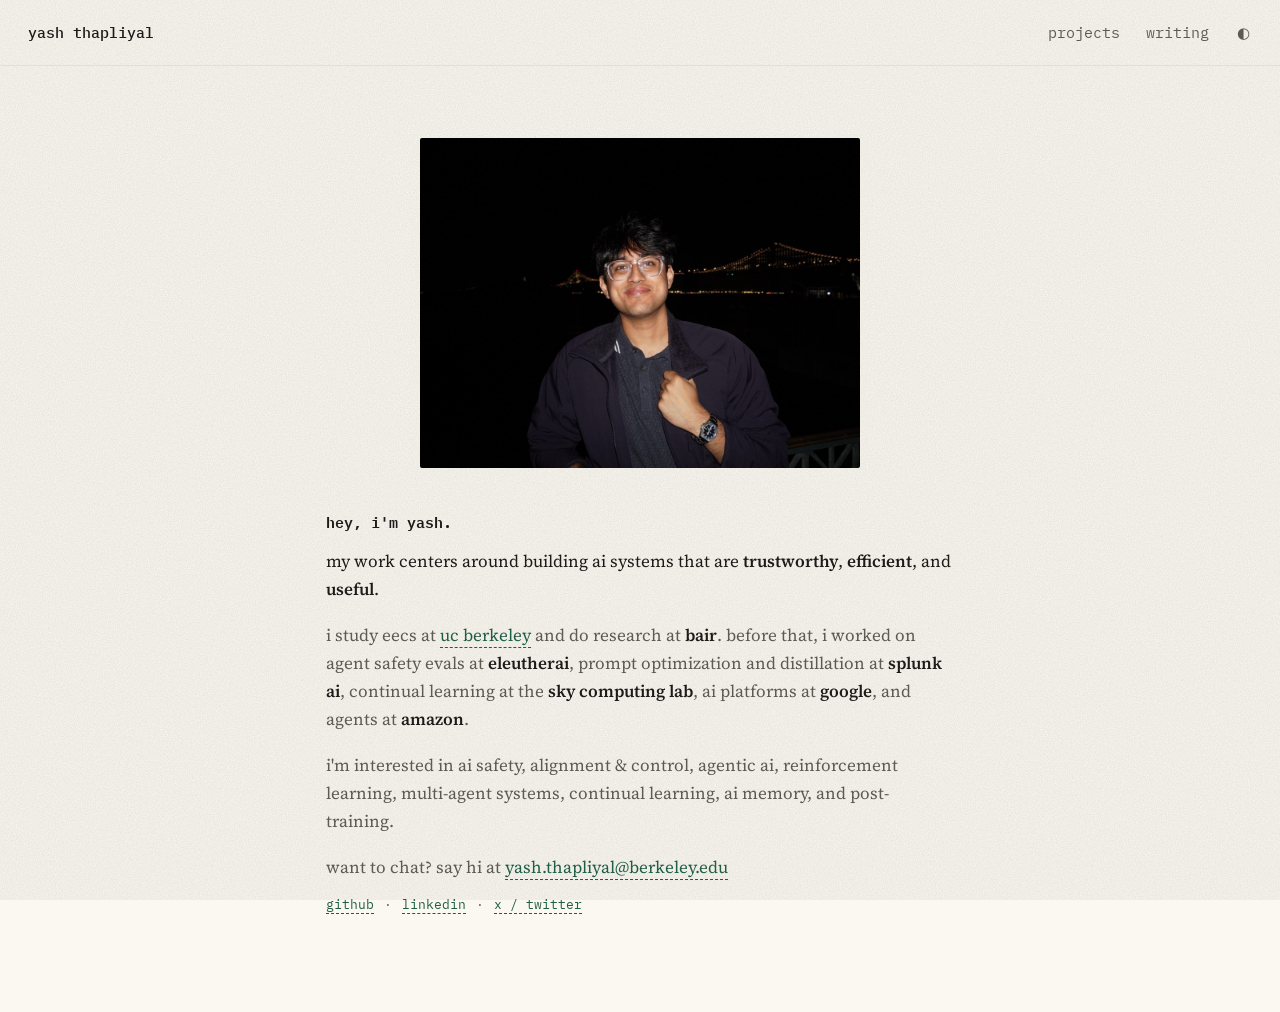
==== commit 609ad99f: "content: add control and continual learning to interests Co-Authored-By: Claude Opus 5.5 <noreply@an" ====
--- a/index.html
+++ b/index.html
@@ -6,7 +6,7 @@
 <title>yash thapliyal</title>
 <meta name="description" content="Yash Thapliyal — EECS at UC Berkeley. Research on whether AI agents can be trusted: evaluation, monitoring, and agent safety.">
 <meta name="robots" content="index, follow, max-snippet:-1, max-image-preview:large">
-<link rel="canonical" href="https://yashdthapliyal.github.io/">
+<link rel="canonical" href="https://yashdthapliyal.com/">
 
 <meta name="google-site-verification" content="nKziMQs2UX7XuDO5kSWdGTRbXWHJ_c1KTFPvVxG0-0w">
 
@@ -18,10 +18,10 @@
 <meta property="og:type" content="profile">
 <meta property="og:title" content="Yash Thapliyal | AI Researcher, EECS @ UC Berkeley">
 <meta property="og:description" content="EECS @ UC Berkeley. Building trustworthy, efficient, and useful AI systems. Currently BAIR. Previously EleutherAI, Sky Computing Lab, and Splunk AI.">
-<meta property="og:url" content="https://yashdthapliyal.github.io/">
+<meta property="og:url" content="https://yashdthapliyal.com/">
 <meta property="og:site_name" content="Yash Thapliyal">
 <meta property="og:locale" content="en_US">
-<meta property="og:image" content="https://yashdthapliyal.github.io/assets/og-home.jpg">
+<meta property="og:image" content="https://yashdthapliyal.com/assets/og-home.jpg">
 <meta property="og:image:width" content="1200">
 <meta property="og:image:height" content="630">
 <meta property="og:image:alt" content="Yash Thapliyal, EECS @ UC Berkeley: building AI systems that are trustworthy, efficient, and useful.">
@@ -33,7 +33,7 @@
 <meta name="twitter:creator" content="@yashdthapliyal">
 <meta name="twitter:title" content="Yash Thapliyal | AI Researcher, EECS @ UC Berkeley">
 <meta name="twitter:description" content="EECS @ UC Berkeley. BAIR, EleutherAI, Sky Computing Lab, Splunk AI. Agent evaluation, AI safety, and agent memory.">
-<meta name="twitter:image" content="https://yashdthapliyal.github.io/assets/og-home.jpg">
+<meta name="twitter:image" content="https://yashdthapliyal.com/assets/og-home.jpg">
 <meta name="twitter:image:alt" content="Yash Thapliyal, EECS @ UC Berkeley: building AI systems that are trustworthy, efficient, and useful.">
 
 <script type="application/ld+json">
@@ -42,10 +42,10 @@
   "@graph": [
     {
       "@type": "Person",
-      "@id": "https://yashdthapliyal.github.io/#person",
+      "@id": "https://yashdthapliyal.com/#person",
       "name": "Yash Thapliyal",
-      "url": "https://yashdthapliyal.github.io/",
-      "image": "https://yashdthapliyal.github.io/assets/yash-thapliyal.jpg",
+      "url": "https://yashdthapliyal.com/",
+      "image": "https://yashdthapliyal.com/assets/yash-thapliyal.jpg",
       "email": "mailto:yash.thapliyal@berkeley.edu",
       "jobTitle": "AI Researcher",
       "description": "EECS student at UC Berkeley and AI researcher building AI systems that are trustworthy, efficient, and useful.",
@@ -60,20 +60,20 @@
     },
     {
       "@type": "WebSite",
-      "@id": "https://yashdthapliyal.github.io/#website",
-      "url": "https://yashdthapliyal.github.io/",
+      "@id": "https://yashdthapliyal.com/#website",
+      "url": "https://yashdthapliyal.com/",
       "name": "Yash Thapliyal",
       "inLanguage": "en",
-      "author": { "@id": "https://yashdthapliyal.github.io/#person" },
-      "publisher": { "@id": "https://yashdthapliyal.github.io/#person" }
+      "author": { "@id": "https://yashdthapliyal.com/#person" },
+      "publisher": { "@id": "https://yashdthapliyal.com/#person" }
     },
     {
       "@type": "ProfilePage",
-      "@id": "https://yashdthapliyal.github.io/#profilepage",
-      "url": "https://yashdthapliyal.github.io/",
+      "@id": "https://yashdthapliyal.com/#profilepage",
+      "url": "https://yashdthapliyal.com/",
       "name": "Yash Thapliyal | AI Researcher, EECS @ UC Berkeley",
-      "isPartOf": { "@id": "https://yashdthapliyal.github.io/#website" },
-      "mainEntity": { "@id": "https://yashdthapliyal.github.io/#person" }
+      "isPartOf": { "@id": "https://yashdthapliyal.com/#website" },
+      "mainEntity": { "@id": "https://yashdthapliyal.com/#person" }
     }
   ]
 }
@@ -101,7 +101,7 @@
     <h1>hey, i'm yash.</h1>
     <p class="tagline">my work centers around building ai systems that are <b>trustworthy</b>, <b>efficient</b>, and <b>useful</b>.</p>
     <p>i study eecs at <a href="https://eecs.berkeley.edu">uc berkeley</a> and do research at <b>bair</b>. before that, i worked on agent safety evals at <b>eleutherai</b>, prompt optimization and distillation at <b>splunk ai</b>, continual learning at the <b>sky computing lab</b>, ai platforms at <b>google</b>, and agents at <b>amazon</b>.</p>
-    <p>i'm interested in ai safety &amp; alignment, agentic ai, reinforcement learning, multi-agent systems, ai memory, and post-training.</p>
+    <p>i'm interested in ai safety, alignment &amp; control, agentic ai, reinforcement learning, multi-agent systems, continual learning, ai memory, and post-training.</p>
     <p>want to chat? say hi at <a href="mailto:yash.thapliyal@berkeley.edu">yash.thapliyal@berkeley.edu</a></p>
     <p class="socials"><a href="https://github.com/YashDThapliyal">github</a><span class="sep">&middot;</span><a href="https://linkedin.com/in/yashdthapliyal">linkedin</a><span class="sep">&middot;</span><a href="https://twitter.com/yashdthapliyal">x / twitter</a></p>
   </section>
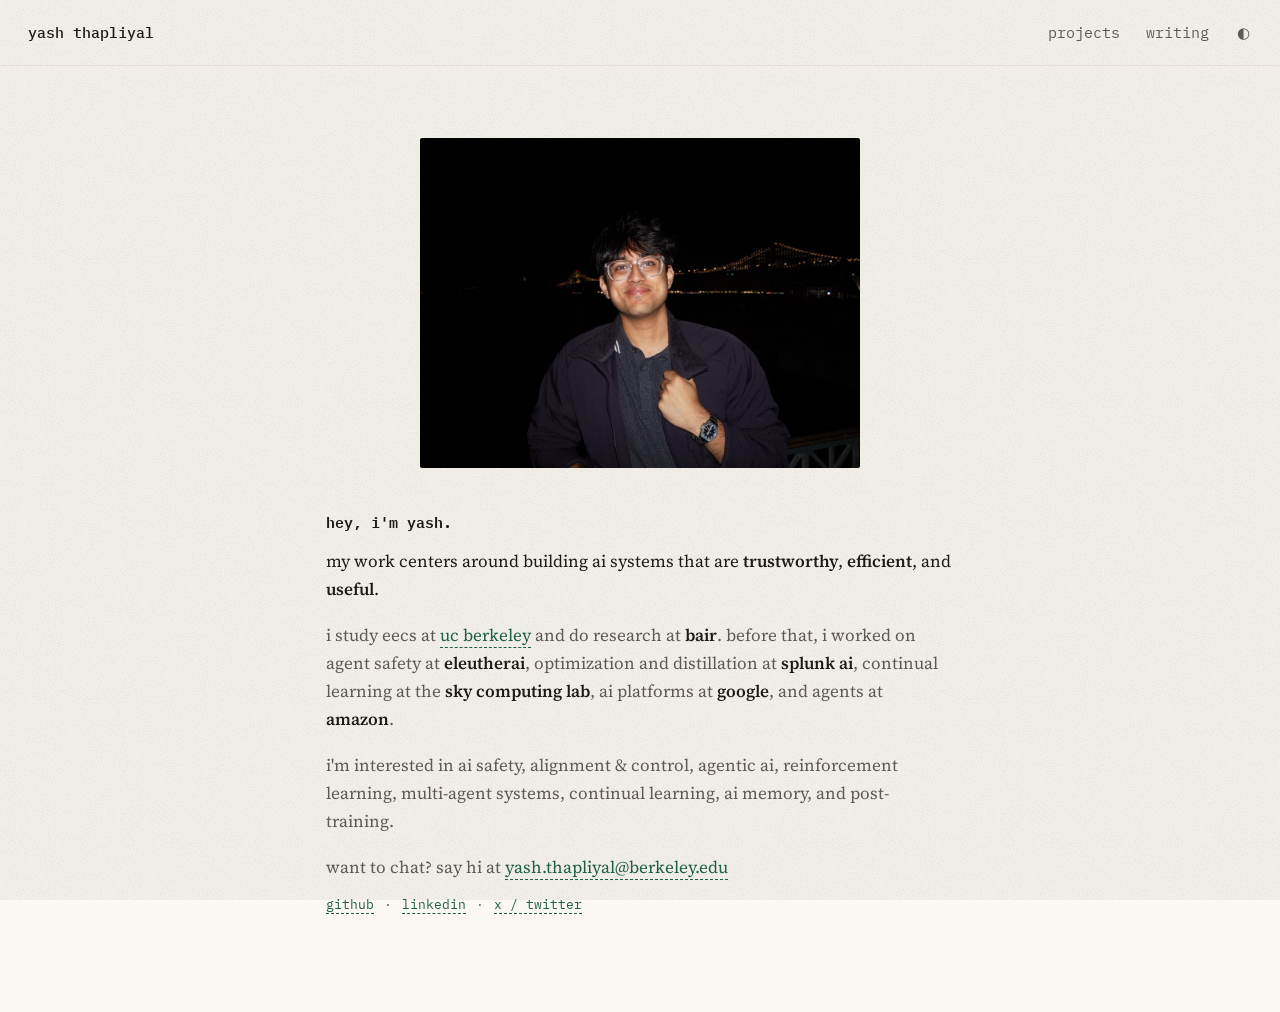
==== commit 09a02039: "Refine description of previous work experience" ====
--- a/index.html
+++ b/index.html
@@ -100,7 +100,7 @@
     <img src="assets/yash-night.jpg" alt="Yash Thapliyal at night by the Bay Bridge" width="1100" height="825">
     <h1>hey, i'm yash.</h1>
     <p class="tagline">my work centers around building ai systems that are <b>trustworthy</b>, <b>efficient</b>, and <b>useful</b>.</p>
-    <p>i study eecs at <a href="https://eecs.berkeley.edu">uc berkeley</a> and do research at <b>bair</b>. before that, i worked on agent safety evals at <b>eleutherai</b>, prompt optimization and distillation at <b>splunk ai</b>, continual learning at the <b>sky computing lab</b>, ai platforms at <b>google</b>, and agents at <b>amazon</b>.</p>
+    <p>i study eecs at <a href="https://eecs.berkeley.edu">uc berkeley</a> and do research at <b>bair</b>. before that, i worked on agent safety at <b>eleutherai</b>, optimization and distillation at <b>splunk ai</b>, continual learning at the <b>sky computing lab</b>, ai platforms at <b>google</b>, and agents at <b>amazon</b>.</p>
     <p>i'm interested in ai safety, alignment &amp; control, agentic ai, reinforcement learning, multi-agent systems, continual learning, ai memory, and post-training.</p>
     <p>want to chat? say hi at <a href="mailto:yash.thapliyal@berkeley.edu">yash.thapliyal@berkeley.edu</a></p>
     <p class="socials"><a href="https://github.com/YashDThapliyal">github</a><span class="sep">&middot;</span><a href="https://linkedin.com/in/yashdthapliyal">linkedin</a><span class="sep">&middot;</span><a href="https://twitter.com/yashdthapliyal">x / twitter</a></p>
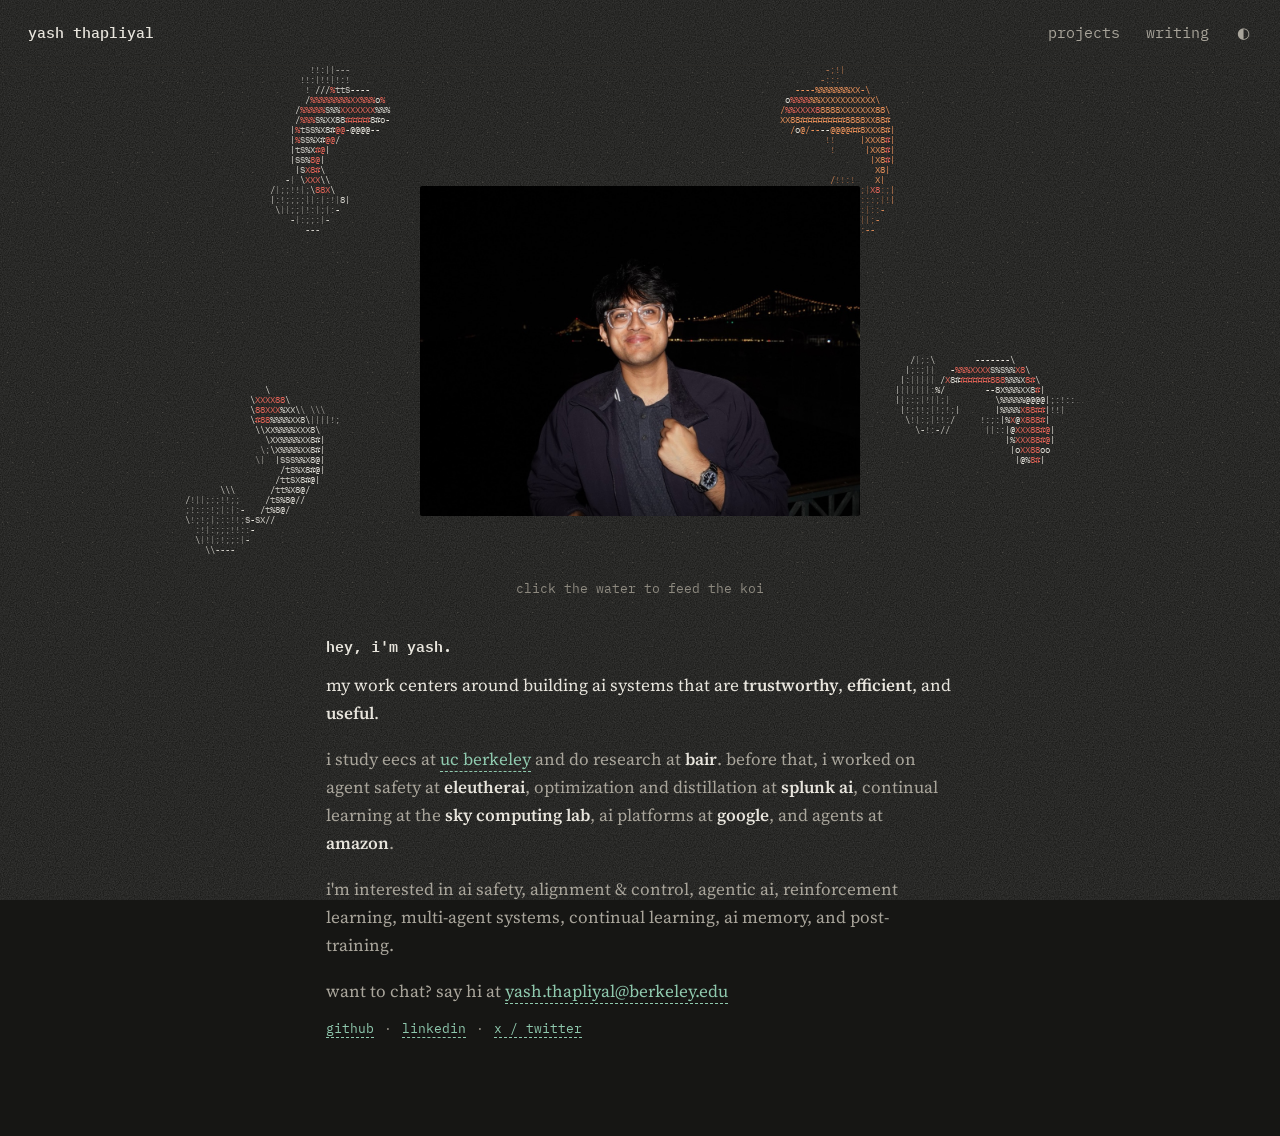
==== commit c3ea6b19: "feat: add ASCII koi pond around home photo and default to dark mode Koi swim behind the hero photo a" ====
--- a/index.html
+++ b/index.html
@@ -13,7 +13,7 @@
 <link rel="icon" href="/favicon.ico" sizes="48x48">
 <link rel="icon" href="/assets/icon-192.png" type="image/png" sizes="192x192">
 <link rel="apple-touch-icon" href="/apple-touch-icon.png">
-<meta name="theme-color" content="#FAFAFA">
+<meta name="theme-color" content="#161614">
 
 <meta property="og:type" content="profile">
 <meta property="og:title" content="Yash Thapliyal | AI Researcher, EECS @ UC Berkeley">
@@ -95,9 +95,15 @@
   </nav>
 </header>
 
+<div class="stage" id="stage">
+  <canvas class="back" id="back" aria-hidden="true"></canvas>
+  <img id="photo" src="assets/yash-night.jpg" alt="Yash Thapliyal at night by the Bay Bridge" width="1100" height="825">
+  <canvas class="front" id="front" aria-hidden="true"></canvas>
+  <span class="hint">click the water to feed the koi</span>
+</div>
+
 <main>
   <section class="hero">
-    <img src="assets/yash-night.jpg" alt="Yash Thapliyal at night by the Bay Bridge" width="1100" height="825">
     <h1>hey, i'm yash.</h1>
     <p class="tagline">my work centers around building ai systems that are <b>trustworthy</b>, <b>efficient</b>, and <b>useful</b>.</p>
     <p>i study eecs at <a href="https://eecs.berkeley.edu">uc berkeley</a> and do research at <b>bair</b>. before that, i worked on agent safety at <b>eleutherai</b>, optimization and distillation at <b>splunk ai</b>, continual learning at the <b>sky computing lab</b>, ai platforms at <b>google</b>, and agents at <b>amazon</b>.</p>
@@ -106,6 +112,7 @@
     <p class="socials"><a href="https://github.com/YashDThapliyal">github</a><span class="sep">&middot;</span><a href="https://linkedin.com/in/yashdthapliyal">linkedin</a><span class="sep">&middot;</span><a href="https://twitter.com/yashdthapliyal">x / twitter</a></p>
   </section>
 </main>
+<script src="koi.js" defer></script>
 
 </body>
 </html>
--- a/style.css
+++ b/style.css
@@ -11,6 +11,8 @@
   --dim: #716d64;   /* 4.9:1 on bg: smallest text still passes WCAG AA */
   --rule: #e4dfd3;
   --link: #1f5e46;
+  --koi-orange: #d4672a;
+  --koi-red: #c1352c;
   --mono: "IBM Plex Mono", ui-monospace, SFMono-Regular, Menlo, monospace;
   --serif: "Source Serif 4", Georgia, "Times New Roman", serif;
   --fs-body: 17px;
@@ -20,10 +22,12 @@
 @media (prefers-color-scheme: dark) {
   :root:not([data-theme="light"]) {
     --bg: #161614; --text: #e8e5dd; --mid: #a9a59b; --dim: #8e8a80; --rule: #2b2a27; --link: #8fc9ae;
+    --koi-orange: #f08c4e; --koi-red: #ec5a4c;
   }
 }
 :root[data-theme="dark"] {
   --bg: #161614; --text: #e8e5dd; --mid: #a9a59b; --dim: #8e8a80; --rule: #2b2a27; --link: #8fc9ae;
+  --koi-orange: #f08c4e; --koi-red: #ec5a4c;
 }
 
 * { box-sizing: border-box; margin: 0; padding: 0; }
@@ -62,7 +66,14 @@
 footer .sep { margin: 0 10px; }
 
 /* home */
-.hero img { display: block; width: 100%; max-width: 440px; height: auto; aspect-ratio: 4 / 3; object-fit: cover; margin: 0 auto 44px; border-radius: 2px; }
+/* koi pond around the photo (koi.js); koi swim on .back, under the photo */
+.stage { position: relative; width: 100%; margin: 0 auto; padding: 120px 0 104px; cursor: pointer; touch-action: pan-y; }
+.stage canvas { position: absolute; inset: 0; width: 100%; height: 100%; display: block; }
+.stage .back { z-index: 0; }
+.stage img { position: relative; z-index: 1; display: block; width: min(440px, calc(100% - 32px)); height: auto; aspect-ratio: 4 / 3; object-fit: cover; margin: 0 auto; border-radius: 2px; }
+.stage .front { z-index: 2; pointer-events: none; }
+.stage .hint { position: absolute; z-index: 3; left: 50%; bottom: 20px; transform: translateX(-50%); font: var(--fs-meta)/1.6 var(--mono); color: var(--dim); white-space: nowrap; pointer-events: none; }
+.stage + main { padding-top: 16px; }
 .hero h1 { font: 600 var(--fs-name)/1.4 var(--mono); margin-bottom: 14px; }
 .hero p { color: var(--mid); }
 .hero p + p { margin-top: 18px; }
@@ -105,7 +116,8 @@
   header { padding: 18px 16px; }
   nav { gap: 18px; }
   main { padding-top: 44px; }
-  .hero img { margin-bottom: 32px; }
+  .stage { padding: 104px 0 96px; }
+  .stage + main { padding-top: 16px; }
   .entry .top { flex-direction: column; gap: 0; }
   .stat { flex-direction: column; gap: 2px; }
 }
@@ -126,8 +138,27 @@
 .page-title + .section-title { margin-top: 0; }
 main.wide .section-title { margin: 48px 0 6px; font: 600 20px/1.35 var(--serif); color: var(--text); }
 main.wide .section-title:first-of-type { margin-top: 0; }
+/* topics: collapsed by default so the page reads as an index of questions */
+.topic { border-top: 1px solid var(--rule); }
+.topic:last-of-type, .topic:has(+ .tier) { border-bottom: 1px solid var(--rule); }
+.tier { font: var(--fs-meta)/1.6 var(--mono); color: var(--dim); letter-spacing: .08em; margin: 0 0 8px; }
+.topic + .tier { margin-top: 44px; }
+.topic > summary {
+  list-style: none; cursor: pointer;
+  display: grid; grid-template-columns: 16px 1fr; gap: 2px 14px; align-items: baseline;
+  padding: 18px 0;
+}
+.topic > summary::-webkit-details-marker { display: none; }
+.topic > summary::before { content: "\25B8"; font: var(--fs-meta)/1 var(--mono); color: var(--dim); grid-row: 1; }
+.topic[open] > summary::before { content: "\25BE"; color: var(--link); }
+main.wide .topic .section-title { margin: 0; }
+.topic > summary:hover .section-title { color: var(--link); }
+.t-list { grid-column: 2; font: var(--fs-meta)/1.6 var(--mono); color: var(--dim); }
+.topic[open] .t-list { display: none; }
+.t-body { margin: 0 0 12px 30px; }
+
 .proj { border-top: 1px solid var(--rule); }
-.section-title + .proj { border-top: 0; }
+.section-title + .proj, .t-body > .proj:first-child { border-top: 0; }
 .proj summary {
   list-style: none; cursor: pointer;
   display: grid; grid-template-columns: 16px 1fr; gap: 4px 14px; align-items: baseline;
@@ -144,9 +175,15 @@
 .p-body .p-what { margin-top: 6px; }
 .p-body .r { color: var(--mid); margin-top: 8px; }
 .p-body .links { margin-top: 10px; font: var(--fs-meta)/1.6 var(--mono); display: flex; flex-wrap: wrap; gap: 16px; align-items: baseline; }
+.p-media { margin-top: 12px; }
+.p-media video { display: block; width: 100%; height: auto; background: var(--rule); border-radius: 4px; }
+.p-media.square video { max-width: 360px; aspect-ratio: 1; }
+.p-media figcaption { margin-top: 6px; font: var(--fs-meta)/1.6 var(--mono); color: var(--dim); }
+.topic, .proj { scroll-margin-top: 16px; }
 
 @media (max-width: 620px) {
   .p-body { margin-left: 16px; }
+  .t-body { margin-left: 0; }
 }
 
 @media print { body::after { display: none; } .proj > summary::before { display: none; } .fig, .scope, .tbl-wrap { break-inside: avoid; } }
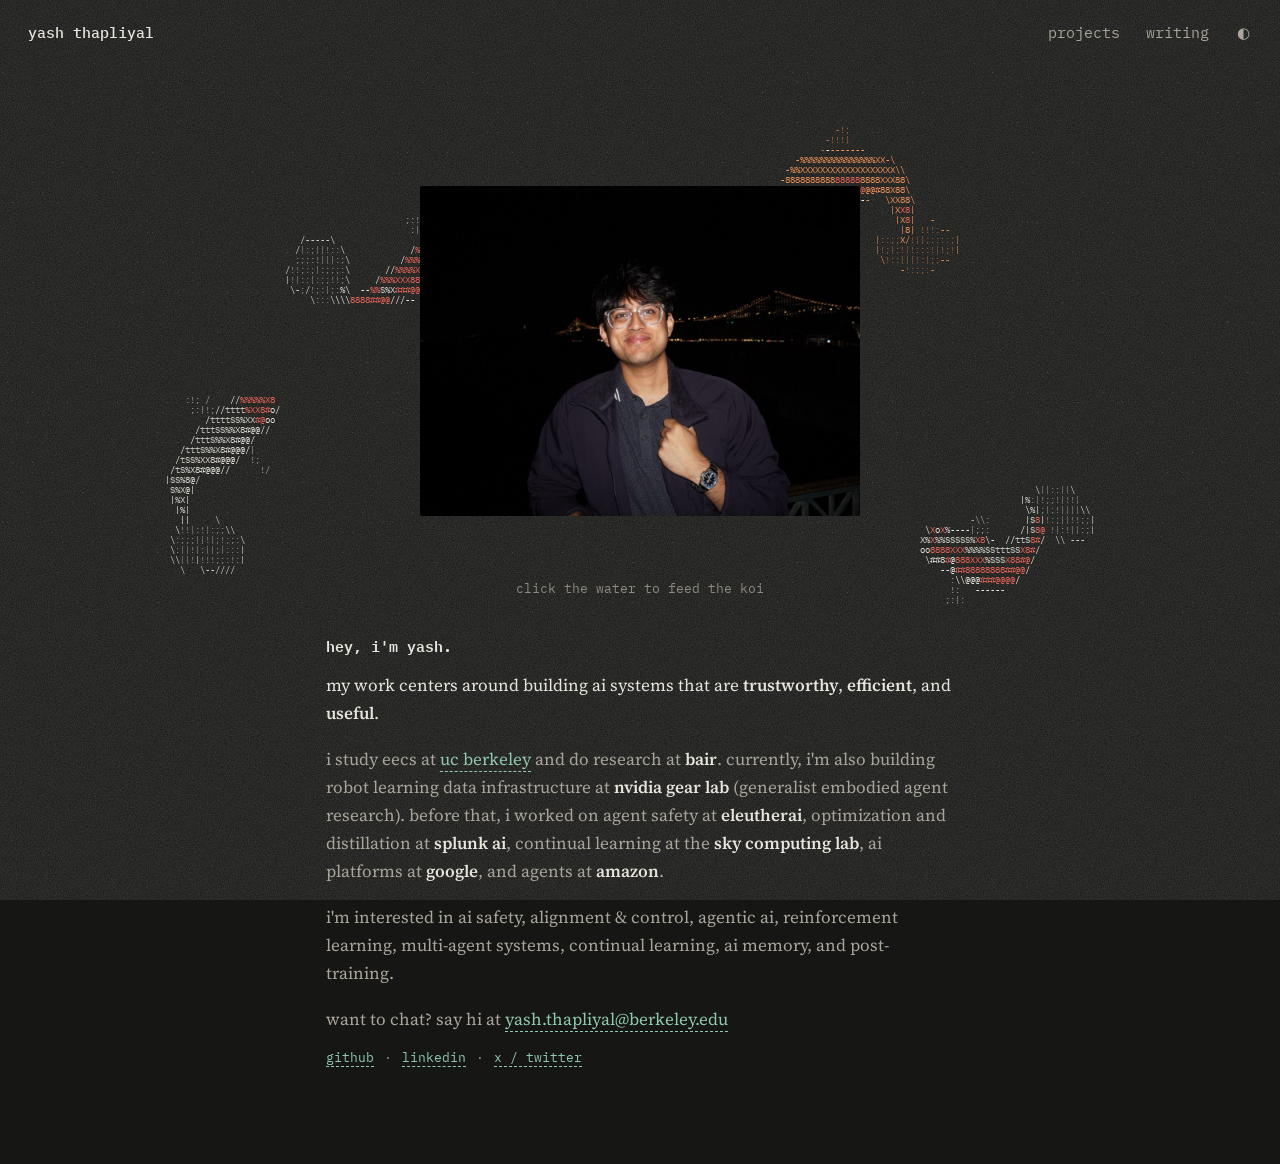
==== commit 88527fce: "content: add nvidia gear lab to homepage blurb and link previews Co-Authored-By: Claude Opus 5.5 <no" ====
--- a/index.html
+++ b/index.html
@@ -17,7 +17,7 @@
 
 <meta property="og:type" content="profile">
 <meta property="og:title" content="Yash Thapliyal | AI Researcher, EECS @ UC Berkeley">
-<meta property="og:description" content="EECS @ UC Berkeley. Building trustworthy, efficient, and useful AI systems. Currently BAIR. Previously EleutherAI, Sky Computing Lab, and Splunk AI.">
+<meta property="og:description" content="EECS @ UC Berkeley. Building trustworthy, efficient, and useful AI systems. Currently BAIR and NVIDIA GEAR Lab. Previously EleutherAI, Sky Computing Lab, and Splunk AI.">
 <meta property="og:url" content="https://yashdthapliyal.com/">
 <meta property="og:site_name" content="Yash Thapliyal">
 <meta property="og:locale" content="en_US">
@@ -32,7 +32,7 @@
 <meta name="twitter:site" content="@yashdthapliyal">
 <meta name="twitter:creator" content="@yashdthapliyal">
 <meta name="twitter:title" content="Yash Thapliyal | AI Researcher, EECS @ UC Berkeley">
-<meta name="twitter:description" content="EECS @ UC Berkeley. BAIR, EleutherAI, Sky Computing Lab, Splunk AI. Agent evaluation, AI safety, and agent memory.">
+<meta name="twitter:description" content="EECS @ UC Berkeley. BAIR, NVIDIA GEAR Lab, EleutherAI, Sky Computing Lab, Splunk AI. Agent evaluation, AI safety, and agent memory.">
 <meta name="twitter:image" content="https://yashdthapliyal.com/assets/og-home.jpg">
 <meta name="twitter:image:alt" content="Yash Thapliyal, EECS @ UC Berkeley: building AI systems that are trustworthy, efficient, and useful.">
 
@@ -49,7 +49,10 @@
       "email": "mailto:yash.thapliyal@berkeley.edu",
       "jobTitle": "AI Researcher",
       "description": "EECS student at UC Berkeley and AI researcher building AI systems that are trustworthy, efficient, and useful.",
-      "worksFor": { "@type": "ResearchOrganization", "name": "Berkeley AI Research (BAIR)" },
+      "worksFor": [
+        { "@type": "ResearchOrganization", "name": "Berkeley AI Research (BAIR)" },
+        { "@type": "Organization", "name": "NVIDIA GEAR Lab", "url": "https://research.nvidia.com/labs/gear/" }
+      ],
       "alumniOf": { "@type": "CollegeOrUniversity", "name": "University of California, Berkeley", "sameAs": "https://www.berkeley.edu/" },
       "sameAs": [
         "https://linkedin.com/in/yashdthapliyal",
@@ -106,7 +109,7 @@
   <section class="hero">
     <h1>hey, i'm yash.</h1>
     <p class="tagline">my work centers around building ai systems that are <b>trustworthy</b>, <b>efficient</b>, and <b>useful</b>.</p>
-    <p>i study eecs at <a href="https://eecs.berkeley.edu">uc berkeley</a> and do research at <b>bair</b>. before that, i worked on agent safety at <b>eleutherai</b>, optimization and distillation at <b>splunk ai</b>, continual learning at the <b>sky computing lab</b>, ai platforms at <b>google</b>, and agents at <b>amazon</b>.</p>
+    <p>i study eecs at <a href="https://eecs.berkeley.edu">uc berkeley</a> and do research at <b>bair</b>. currently, i'm also building robot learning data infrastructure at <b>nvidia gear lab</b> (generalist embodied agent research). before that, i worked on agent safety at <b>eleutherai</b>, optimization and distillation at <b>splunk ai</b>, continual learning at the <b>sky computing lab</b>, ai platforms at <b>google</b>, and agents at <b>amazon</b>.</p>
     <p>i'm interested in ai safety, alignment &amp; control, agentic ai, reinforcement learning, multi-agent systems, continual learning, ai memory, and post-training.</p>
     <p>want to chat? say hi at <a href="mailto:yash.thapliyal@berkeley.edu">yash.thapliyal@berkeley.edu</a></p>
     <p class="socials"><a href="https://github.com/YashDThapliyal">github</a><span class="sep">&middot;</span><a href="https://linkedin.com/in/yashdthapliyal">linkedin</a><span class="sep">&middot;</span><a href="https://twitter.com/yashdthapliyal">x / twitter</a></p>
